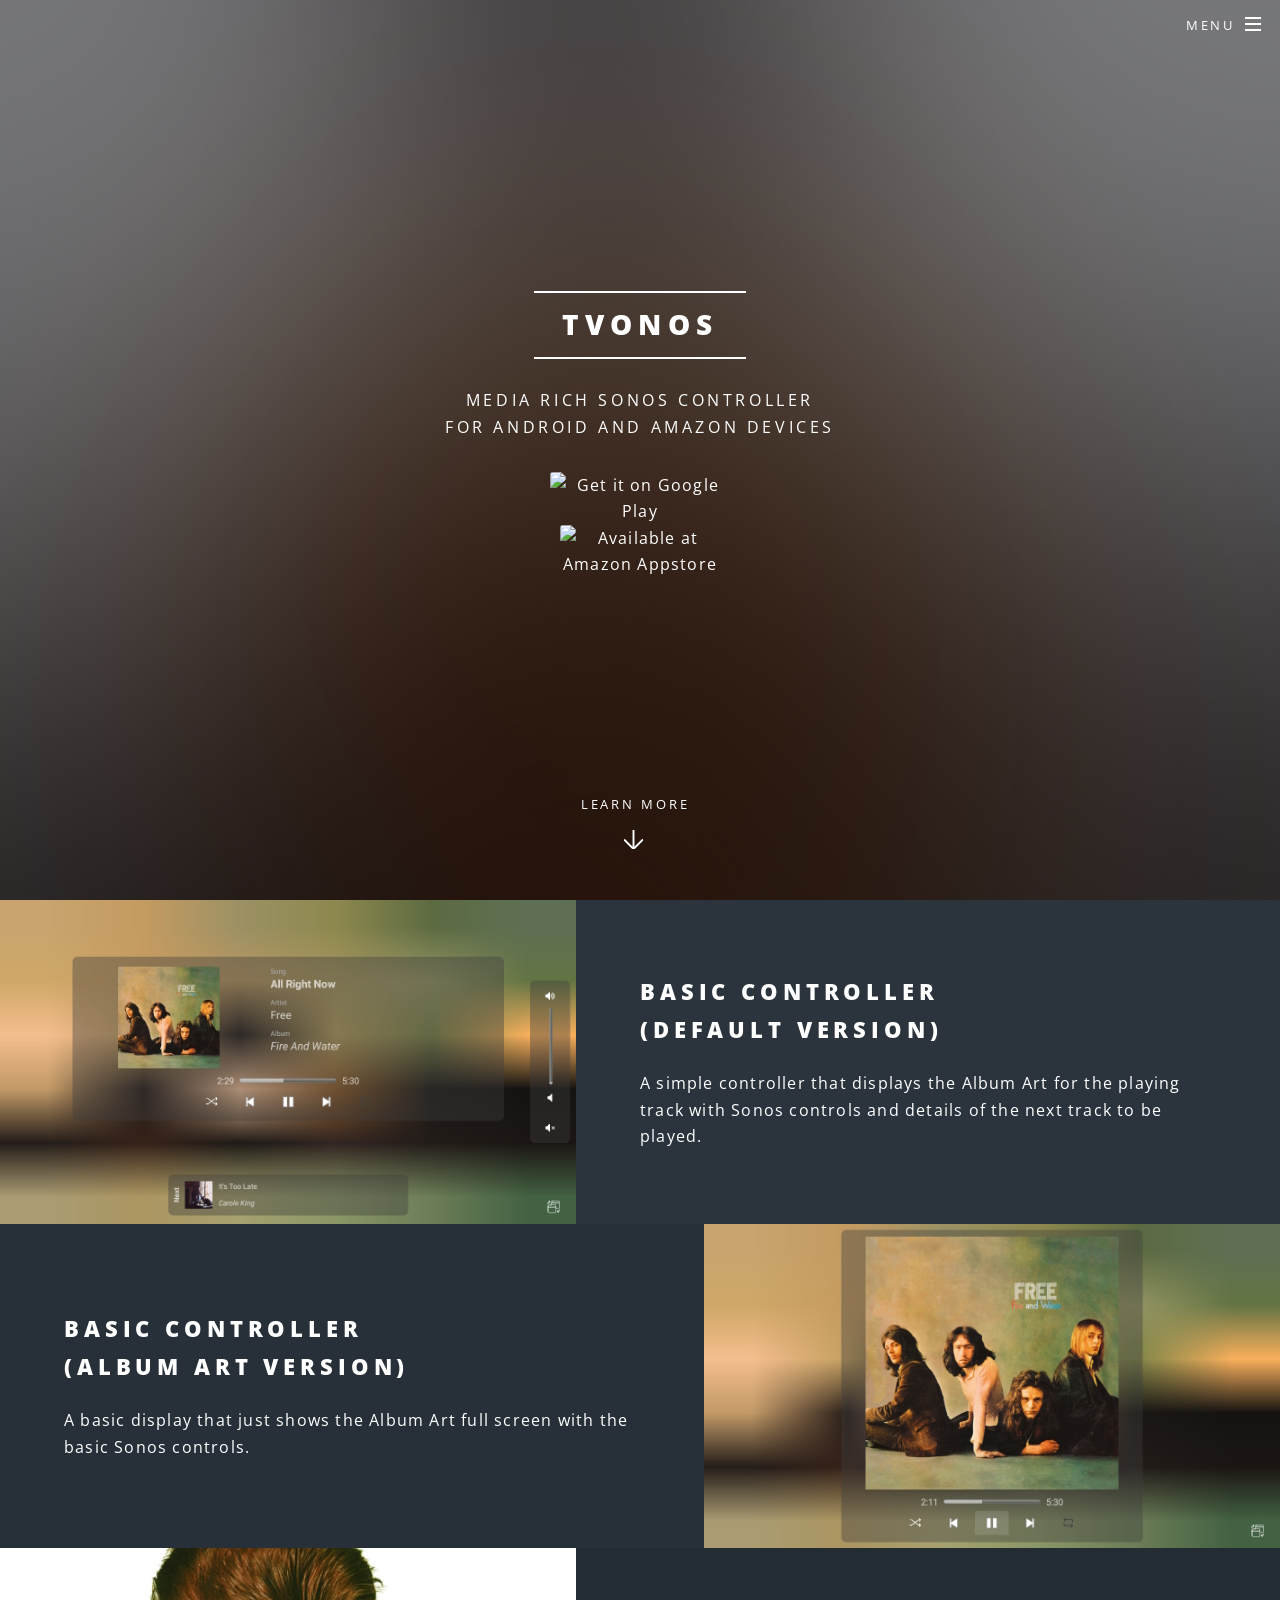
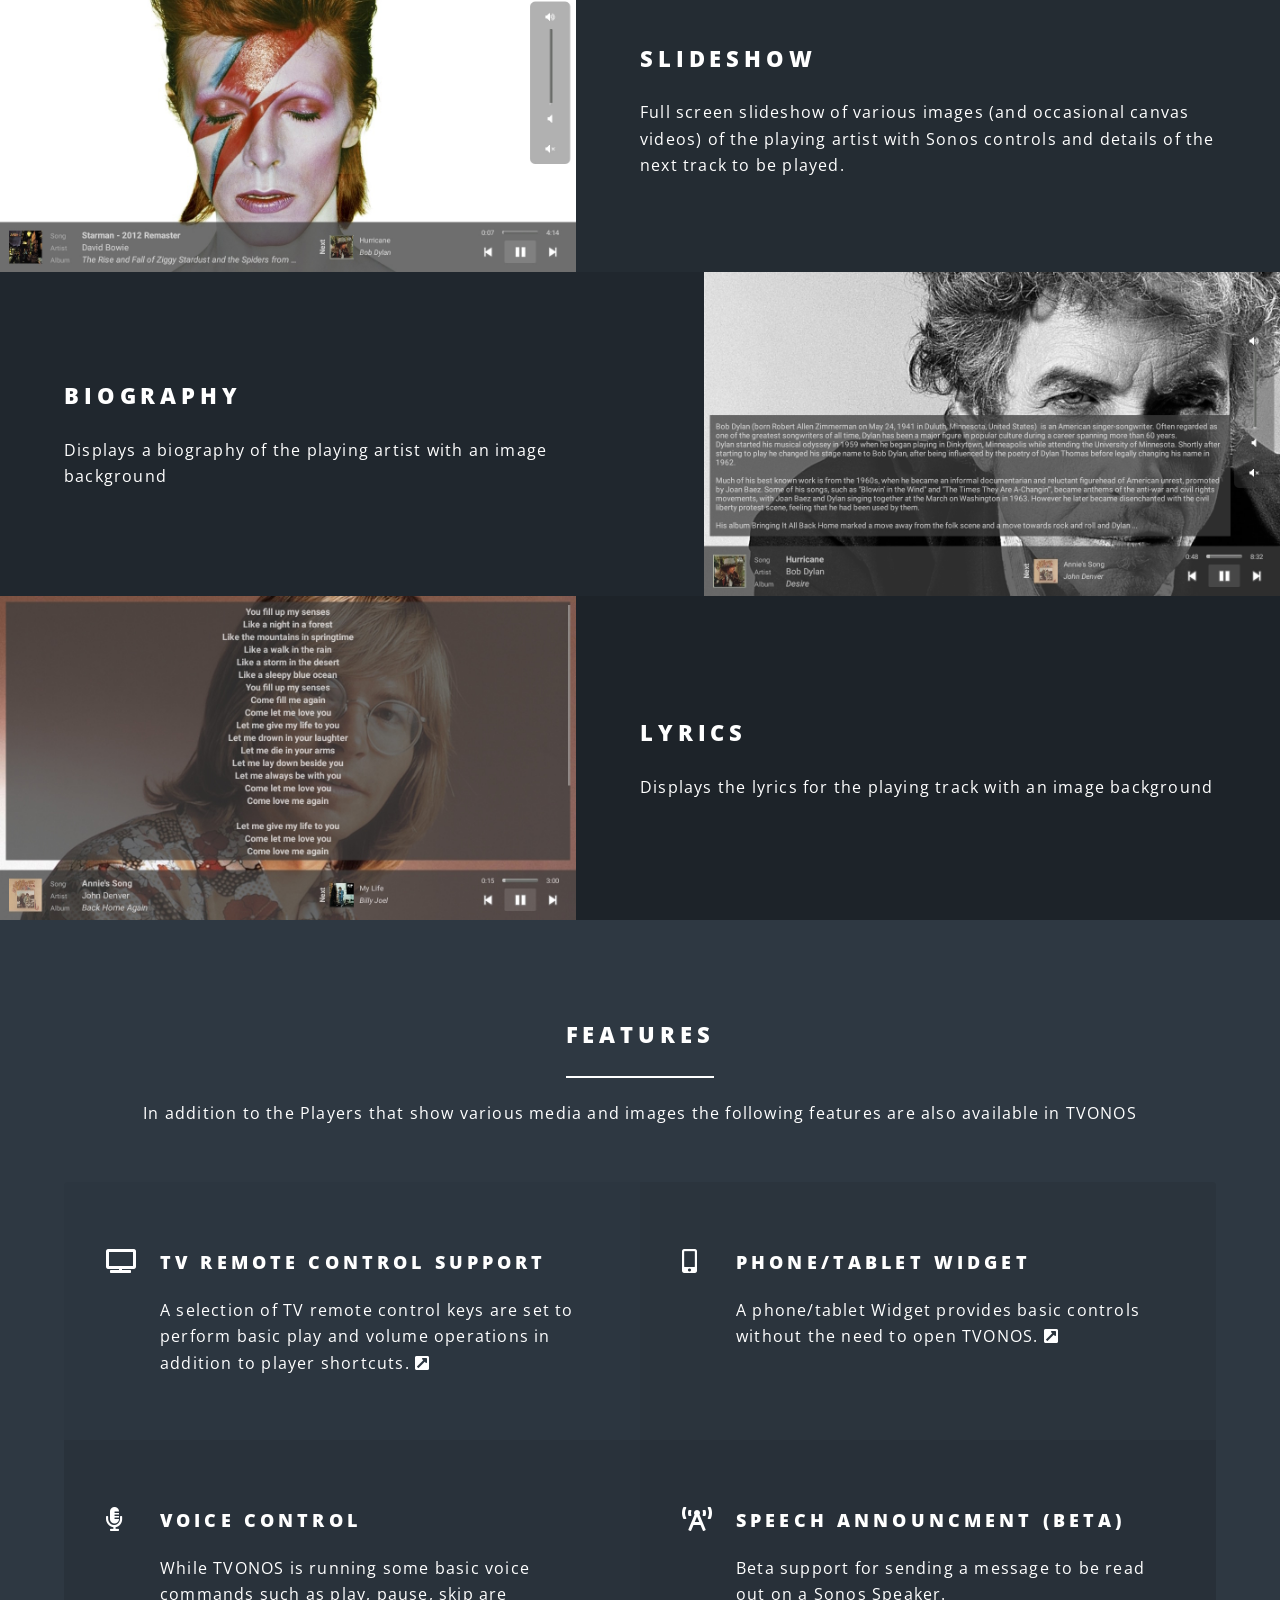
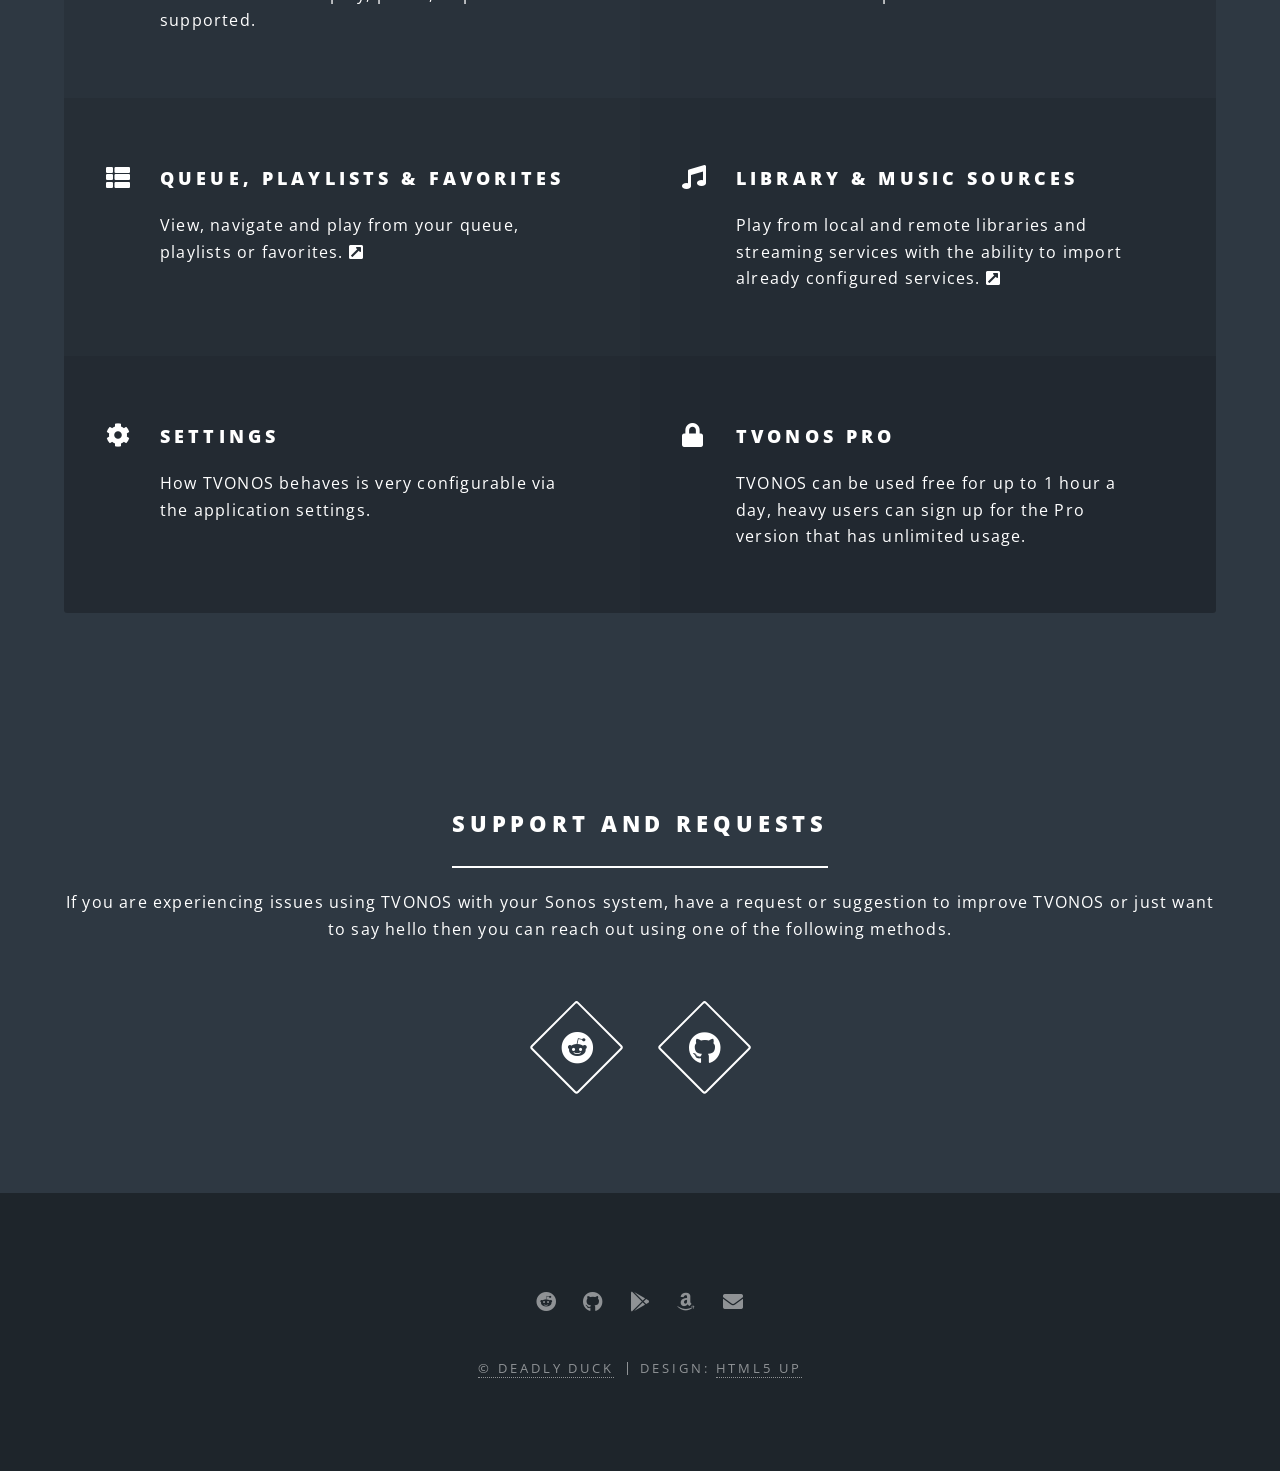
==== index.html @ d605c7d1 "Sonos" ====
<!DOCTYPE HTML>
<!--
	Spectral by HTML5 UP
	html5up.net | @ajlkn
	Free for personal and commercial use under the CCA 3.0 license (html5up.net/license)
-->
<html>
	<head>
		<title>TVONOS Sonos Controller</title>
		<meta charset="utf-8" />
		<meta name="viewport" content="width=device-width, initial-scale=1, user-scalable=no" />
		<link rel="stylesheet" href="assets/css/main.css" />
		<noscript><link rel="stylesheet" href="assets/css/noscript.css" /></noscript>

		<link rel="icon" type="image/png" href="/favicons/favicon-96x96.png" sizes="96x96" />
		<link rel="icon" type="image/svg+xml" href="/favicons/favicon.svg" />
		<link rel="shortcut icon" href="/favicons/favicon.ico" />
		<link rel="apple-touch-icon" sizes="180x180" href="/favicons/apple-touch-icon.png" />
		<link rel="manifest" href="/favicons/site.webmanifest" />
		
		<meta name="description" content="TVONOS is a media rich Sonos controller for Android and Amazon devices with a special focus on Television support">

	</head>
	<body class="landing is-preload">

		<!-- Page Wrapper -->
			<div id="page-wrapper">

				<!-- Header -->
					<header id="header" class="alt">
						<h1><a href="index.html">TVONOS Sonos Controller</a></h1>
						<nav id="nav">
							<ul>
								<li class="special">
									<a href="#menu" class="menuToggle"><span>Menu</span></a>
									<div id="menu" style="background-color:#2e3842">
										<ul>
											<li><a href="index.html">Home</a></li>
											<li><a href="#players">Players</a></li>
											<li><a href="#features">Features</a></li>
											<li><a href="#support">Support</a></li>
										</ul>
									</div>
								</li>
							</ul>
						</nav>
					</header>

				<!-- Banner -->
					<section id="banner">
						<div class="inner">
							<h2>TVONOS</h2>
							<p>Media Rich Sonos Controller<br />
							 for Android and Amazon devices</p>
							 <p>
							 <center>
							 <div class="image">
							<a href="https://play.google.com/store/apps/details?id=com.deadlyduck.tvonos">
							<img src="https://play.google.com/intl/en_us/badges/static/images/badges/en_badge_web_generic.png" alt="Get it on Google Play" width="180">
							</a>

							<a href="https://www.amazon.com/gp/mas/dl/android?p=com.deadlyduck.tvonos">
							<img src="https://images-na.ssl-images-amazon.com/images/G/01/mobile-apps/devportal2/res/images/amazon-appstore-badge-english-black.png" alt="Available at Amazon Appstore" width="160">
							</a>
							</div>
							</center>
							 </p>
						</div>
						<a href="#players" class="more scrolly">Learn More</a>
					</section>

				<!-- One -->
					<section id="players" class="wrapper alt style2">
						<section class="spotlight">
							<div class="image"><img src="images/basic_default.jpg" alt="TVONOS Basic Controller Default Version" /></div><div class="content">
								<h2>Basic Controller <br />(Default Version)</h2>
								<p>A simple controller that displays the Album Art for the playing track with Sonos controls and details of the next track to be played.</p>
							</div>
						</section>
						<section class="spotlight">
							<div class="image"><img src="images/basic_albumart.jpg" alt="TVONOS Basic Controller Album Art Version" /></div><div class="content">
								<h2>Basic Controller <br />(Album Art Version)</h3>
								<p>A basic display that just shows the Album Art full screen with the basic Sonos controls.</p>
							</div>
						</section>
						<section class="spotlight">
							<div class="image"><img src="images/slideshow.jpg" alt="TVONOS Slideshow" /></div><div class="content">
								<h2>Slideshow</h2>
								<p>Full screen slideshow of various images (and occasional canvas videos) of the playing artist with Sonos controls and details of the next track to be played.</p>
							</div>
						</section>
						<section class="spotlight">
							<div class="image"><img src="images/biography.jpg" alt="TVONOS Biography" /></div><div class="content">
								<h2>Biography</h2>
								<p>Displays a biography of the playing artist with an image background</p>
							</div>
						</section>
						<section class="spotlight">
							<div class="image"><img src="images/lyrics.jpg" alt="TVONOS Lyrics" /></div><div class="content">
								<h2>Lyrics</h2>
								<p>Displays the lyrics for the playing track with an image background</p>
							</div>
						</section>
					</section>

				<!-- Two -->
					<section id="features" class="wrapper style2 special">
						<div class="inner">
							<header class="major">
								<h2>Features</h2>
								<p>In addition to the Players that show various media and images the following features are also available in TVONOS</p>
							</header>

							<ul class="features">
								<li class="icon solid fa-tv">
									<a href="remote.html">
									<h3>TV Remote Control Support</h3>
									<p>A selection of TV remote control keys are set to perform basic play and volume operations in addition to player shortcuts.
									<span class="label icon solid fa-external-link-square-alt"></span></p></a>
								</li>
								<li class="icon solid fa-mobile-alt">
									<a href="widget.html">
									<h3>Phone/Tablet Widget</h3>
									<p>A phone/tablet Widget provides basic controls without the need to open TVONOS.
									<span class="label icon solid fa-external-link-square-alt"></span></p></a>
								</li>
								<li class="icon solid fa-microphone-alt">
									<h3>Voice Control</h3>
									<p>While TVONOS is running some basic voice commands such as play, pause, skip are supported.</p>
								</li>
								<li class="icon solid fa-broadcast-tower">
									<h3>Speech Announcment (Beta)</h3>
									<p>Beta support for sending a message to be read out on a Sonos Speaker.</p>
								</li>
								<li class="icon solid fa-th-list">
									<a href="queue.html">
									<h3>Queue, Playlists & Favorites</h3>
									<p>View, navigate and play from your queue, playlists or favorites.
									<span class="label icon solid fa-external-link-square-alt"></span></p></a>
								</li>
								<li class="icon solid fa-music">
									<a href="library.html">
									<h3>Library & Music Sources</h3>
									<p>Play from local and remote libraries and streaming services with the ability to import already configured services.
									<span class="label icon solid fa-external-link-square-alt"></span></p></a>
								</li>
								<li class="icon solid fa-cog">
									<h3>Settings</h3>
									<p>How TVONOS behaves is very configurable via the application settings.
<!--									<span class="label icon solid fa-external-link-square-alt"></span> -->
									</p>
								</li>
								<li class="icon solid fa-lock">
									<h3>TVONOS Pro</h3>
									<p>TVONOS can be used free for up to 1 hour a day, heavy users can sign up for the Pro version that has unlimited usage.</p>
								</li>
							</ul>
						</div>
					</section>

				<!-- Three -->
					<section id="support" class="wrapper style4 special">
						<div class="inner">
							<header class="major">
								<h2>Support and Requests</h2>
								<p>If you are experiencing issues using TVONOS with your Sonos system, have a request or suggestion to improve TVONOS or just want to say hello then you can reach out using one of the following methods.</p>
							</header>
							<ul class="icons major">
								<li><a href="https://www.reddit.com/r/TVONOS/" class="icon brands fa-reddit major"><span class="label">Reddit</span></a></li>
								<li><a href="https://github.com/robwebset/TVONOS-Public/issues" class="icon brands fa-github major"><span class="label">GitHub</span></a></li>
							</ul>
						</div>
					</section>

				<!-- CTA -->
				<!--
					<section id="cta" class="wrapper style4">
						<div class="inner">
							<header>
								<h2>Arcue ut vel commodo</h2>
								<p>Aliquam ut ex ut augue consectetur interdum endrerit imperdiet amet eleifend fringilla.</p>
							</header>
							<ul class="actions stacked">
								<li><a href="#" class="button fit primary">Activate</a></li>
								<li><a href="#" class="button fit">Learn More</a></li>
							</ul>
						</div>
					</section>
-->

				<!-- Footer -->
					<footer id="footer">
						<ul class="icons">
							<li><a href="https://www.reddit.com/r/TVONOS/" class="icon brands fa-reddit"><span class="label">Reddit</span></a></li>
							<li><a href="https://github.com/robwebset/TVONOS-Public/issues" class="icon brands fa-github"><span class="label">GitHub</span></a></li>
							<li><a href="https://play.google.com/store/apps/details?id=com.deadlyduck.tvonos" class="icon brands fa-google-play"><span class="label">Google Play</span></a></li>
							<li><a href="https://www.amazon.com/gp/mas/dl/android?p=com.deadlyduck.tvonos" class="icon brands fa-amazon"><span class="label">Amazon App Store</span></a></li>
							<li><a href="mailto:tvonos@deadlyduck.com" class="icon solid fa-envelope"><span class="label">Email</span></a></li>
						</ul>
						<ul class="copyright">
							<li><a href="https://www.deadlyduck.com">&copy; Deadly Duck</a></li><li>Design: <a href="http://html5up.net">HTML5 UP</a></li>
						</ul>
					</footer>
			</div>

		<!-- Scripts -->
			<script src="assets/js/jquery.min.js"></script>
			<script src="assets/js/jquery.scrollex.min.js"></script>
			<script src="assets/js/jquery.scrolly.min.js"></script>
			<script src="assets/js/browser.min.js"></script>
			<script src="assets/js/breakpoints.min.js"></script>
			<script src="assets/js/util.js"></script>
			<script src="assets/js/main.js"></script>

	</body>
</html>
---- assets/css/main.css ----
@import url(fontawesome-all.min.css);
@import url("https://fonts.googleapis.com/css?family=Open+Sans:400,400italic,600,600italic,800,800italic");

/*
	Spectral by HTML5 UP
	html5up.net | @ajlkn
	Free for personal and commercial use under the CCA 3.0 license (html5up.net/license)
*/

html, body, div, span, applet, object,
iframe, h1, h2, h3, h4, h5, h6, p, blockquote,
pre, a, abbr, acronym, address, big, cite,
code, del, dfn, em, img, ins, kbd, q, s, samp,
small, strike, strong, sub, sup, tt, var, b,
u, i, center, dl, dt, dd, ol, ul, li, fieldset,
form, label, legend, table, caption, tbody,
tfoot, thead, tr, th, td, article, aside,
canvas, details, embed, figure, figcaption,
footer, header, hgroup, menu, nav, output, ruby,
section, summary, time, mark, audio, video {
	margin: 0;
	padding: 0;
	border: 0;
	font-size: 100%;
	font: inherit;
	vertical-align: baseline;}

article, aside, details, figcaption, figure,
footer, header, hgroup, menu, nav, section {
	display: block;}

body {
	line-height: 1;
}

ol, ul {
	list-style: none;
}

blockquote, q {
	quotes: none;
}

	blockquote:before, blockquote:after, q:before, q:after {
		content: '';
		content: none;
	}

table {
	border-collapse: collapse;
	border-spacing: 0;
}

body {
	-webkit-text-size-adjust: none;
}

mark {
	background-color: transparent;
	color: inherit;
}

input::-moz-focus-inner {
	border: 0;
	padding: 0;
}

input, select, textarea {
	-moz-appearance: none;
	-webkit-appearance: none;
	-ms-appearance: none;
	appearance: none;
}

/* Basic */

	@-ms-viewport {
		width: device-width;
	}

	html {
		box-sizing: border-box;
	}

	*, *:before, *:after {
		box-sizing: inherit;
	}

	body {
		background: #2e3842;
	}

		body.is-preload *, body.is-preload *:before, body.is-preload *:after {
			-moz-animation: none !important;
			-webkit-animation: none !important;
			-ms-animation: none !important;
			animation: none !important;
			-moz-transition: none !important;
			-webkit-transition: none !important;
			-ms-transition: none !important;
			transition: none !important;
		}

	body, input, select, textarea {
		color: #fff;
		font-family: "Open Sans", Helvetica, sans-serif;
		font-size: 15pt;
		font-weight: 400;
		letter-spacing: 0.075em;
		line-height: 1.65em;
	}

		@media screen and (max-width: 1680px) {

			body, input, select, textarea {
				font-size: 13pt;
			}

		}

		@media screen and (max-width: 1280px) {

			body, input, select, textarea {
				font-size: 12pt;
			}

		}

		@media screen and (max-width: 736px) {

			body, input, select, textarea {
				font-size: 11pt;
				letter-spacing: 0.0375em;
			}

		}

	a {
		-moz-transition: color 0.2s ease, border-bottom-color 0.2s ease;
		-webkit-transition: color 0.2s ease, border-bottom-color 0.2s ease;
		-ms-transition: color 0.2s ease, border-bottom-color 0.2s ease;
		transition: color 0.2s ease, border-bottom-color 0.2s ease;
		border-bottom: dotted 1px;
		color: inherit;
		text-decoration: none;
	}

		a:hover {
			border-bottom-color: transparent;
		}

	strong, b {
		color: #fff;
		font-weight: 600;
	}

	em, i {
		font-style: italic;
	}

	p {
		margin: 0 0 2em 0;
	}

	h1, h2, h3, h4, h5, h6 {
		color: #fff;
		font-weight: 800;
		letter-spacing: 0.225em;
		line-height: 1em;
		margin: 0 0 1em 0;
		text-transform: uppercase;
	}

		h1 a, h2 a, h3 a, h4 a, h5 a, h6 a {
			color: inherit;
			text-decoration: none;
		}

	h2 {
		font-size: 1.35em;
		line-height: 1.75em;
	}

		@media screen and (max-width: 736px) {

			h2 {
				font-size: 1.1em;
				line-height: 1.65em;
			}

		}

	h3 {
		font-size: 1.15em;
		line-height: 1.75em;
	}

		@media screen and (max-width: 736px) {

			h3 {
				font-size: 1em;
				line-height: 1.65em;
			}

		}

	h4 {
		font-size: 1em;
		line-height: 1.5em;
	}

	h5 {
		font-size: 0.8em;
		line-height: 1.5em;
	}

	h6 {
		font-size: 0.7em;
		line-height: 1.5em;
	}

	sub {
		font-size: 0.8em;
		position: relative;
		top: 0.5em;
	}

	sup {
		font-size: 0.8em;
		position: relative;
		top: -0.5em;
	}

	hr {
		border: 0;
		border-bottom: solid 2px #fff;
		margin: 3em 0;
	}

		hr.major {
			margin: 4.5em 0;
		}

	blockquote {
		border-left: solid 4px #fff;
		font-style: italic;
		margin: 0 0 2em 0;
		padding: 0.5em 0 0.5em 2em;
	}

	code {
		background: rgba(144, 144, 144, 0.25);
		border-radius: 3px;
		font-family: "Courier New", monospace;
		font-size: 0.9em;
		letter-spacing: 0;
		margin: 0 0.25em;
		padding: 0.25em 0.65em;
	}

	pre {
		-webkit-overflow-scrolling: touch;
		font-family: "Courier New", monospace;
		font-size: 0.9em;
		margin: 0 0 2em 0;
	}

		pre code {
			display: block;
			line-height: 1.75em;
			padding: 1em 1.5em;
			overflow-x: auto;
		}

	.align-left {
		text-align: left;
	}

	.align-center {
		text-align: center;
	}

	.align-right {
		text-align: right;
	}

/* Row */

	.row {
		display: flex;
		flex-wrap: wrap;
		box-sizing: border-box;
		align-items: stretch;
	}

		.row > * {
			box-sizing: border-box;
		}

		.row.gtr-uniform > * > :last-child {
			margin-bottom: 0;
		}

		.row.aln-left {
			justify-content: flex-start;
		}

		.row.aln-center {
			justify-content: center;
		}

		.row.aln-right {
			justify-content: flex-end;
		}

		.row.aln-top {
			align-items: flex-start;
		}

		.row.aln-middle {
			align-items: center;
		}

		.row.aln-bottom {
			align-items: flex-end;
		}

		.row > .imp {
			order: -1;
		}

		.row > .col-1 {
			width: 8.33333%;
		}

		.row > .off-1 {
			margin-left: 8.33333%;
		}

		.row > .col-2 {
			width: 16.66667%;
		}

		.row > .off-2 {
			margin-left: 16.66667%;
		}

		.row > .col-3 {
			width: 25%;
		}

		.row > .off-3 {
			margin-left: 25%;
		}

		.row > .col-4 {
			width: 33.33333%;
		}

		.row > .off-4 {
			margin-left: 33.33333%;
		}

		.row > .col-5 {
			width: 41.66667%;
		}

		.row > .off-5 {
			margin-left: 41.66667%;
		}

		.row > .col-6 {
			width: 50%;
		}

		.row > .off-6 {
			margin-left: 50%;
		}

		.row > .col-7 {
			width: 58.33333%;
		}

		.row > .off-7 {
			margin-left: 58.33333%;
		}

		.row > .col-8 {
			width: 66.66667%;
		}

		.row > .off-8 {
			margin-left: 66.66667%;
		}

		.row > .col-9 {
			width: 75%;
		}

		.row > .off-9 {
			margin-left: 75%;
		}

		.row > .col-10 {
			width: 83.33333%;
		}

		.row > .off-10 {
			margin-left: 83.33333%;
		}

		.row > .col-11 {
			width: 91.66667%;
		}

		.row > .off-11 {
			margin-left: 91.66667%;
		}

		.row > .col-12 {
			width: 100%;
		}

		.row > .off-12 {
			margin-left: 100%;
		}

		.row.gtr-0 {
			margin-top: 0;
			margin-left: 0em;
		}

			.row.gtr-0 > * {
				padding: 0 0 0 0em;
			}

			.row.gtr-0.gtr-uniform {
				margin-top: 0em;
			}

				.row.gtr-0.gtr-uniform > * {
					padding-top: 0em;
				}

		.row.gtr-25 {
			margin-top: 0;
			margin-left: -0.375em;
		}

			.row.gtr-25 > * {
				padding: 0 0 0 0.375em;
			}

			.row.gtr-25.gtr-uniform {
				margin-top: -0.375em;
			}

				.row.gtr-25.gtr-uniform > * {
					padding-top: 0.375em;
				}

		.row.gtr-50 {
			margin-top: 0;
			margin-left: -0.75em;
		}

			.row.gtr-50 > * {
				padding: 0 0 0 0.75em;
			}

			.row.gtr-50.gtr-uniform {
				margin-top: -0.75em;
			}

				.row.gtr-50.gtr-uniform > * {
					padding-top: 0.75em;
				}

		.row {
			margin-top: 0;
			margin-left: -1.5em;
		}

			.row > * {
				padding: 0 0 0 1.5em;
			}

			.row.gtr-uniform {
				margin-top: -1.5em;
			}

				.row.gtr-uniform > * {
					padding-top: 1.5em;
				}

		.row.gtr-150 {
			margin-top: 0;
			margin-left: -2.25em;
		}

			.row.gtr-150 > * {
				padding: 0 0 0 2.25em;
			}

			.row.gtr-150.gtr-uniform {
				margin-top: -2.25em;
			}

				.row.gtr-150.gtr-uniform > * {
					padding-top: 2.25em;
				}

		.row.gtr-200 {
			margin-top: 0;
			margin-left: -3em;
		}

			.row.gtr-200 > * {
				padding: 0 0 0 3em;
			}

			.row.gtr-200.gtr-uniform {
				margin-top: -3em;
			}

				.row.gtr-200.gtr-uniform > * {
					padding-top: 3em;
				}

		@media screen and (max-width: 1680px) {

			.row {
				display: flex;
				flex-wrap: wrap;
				box-sizing: border-box;
				align-items: stretch;
			}

				.row > * {
					box-sizing: border-box;
				}

				.row.gtr-uniform > * > :last-child {
					margin-bottom: 0;
				}

				.row.aln-left {
					justify-content: flex-start;
				}

				.row.aln-center {
					justify-content: center;
				}

				.row.aln-right {
					justify-content: flex-end;
				}

				.row.aln-top {
					align-items: flex-start;
				}

				.row.aln-middle {
					align-items: center;
				}

				.row.aln-bottom {
					align-items: flex-end;
				}

				.row > .imp-xlarge {
					order: -1;
				}

				.row > .col-1-xlarge {
					width: 8.33333%;
				}

				.row > .off-1-xlarge {
					margin-left: 8.33333%;
				}

				.row > .col-2-xlarge {
					width: 16.66667%;
				}

				.row > .off-2-xlarge {
					margin-left: 16.66667%;
				}

				.row > .col-3-xlarge {
					width: 25%;
				}

				.row > .off-3-xlarge {
					margin-left: 25%;
				}

				.row > .col-4-xlarge {
					width: 33.33333%;
				}

				.row > .off-4-xlarge {
					margin-left: 33.33333%;
				}

				.row > .col-5-xlarge {
					width: 41.66667%;
				}

				.row > .off-5-xlarge {
					margin-left: 41.66667%;
				}

				.row > .col-6-xlarge {
					width: 50%;
				}

				.row > .off-6-xlarge {
					margin-left: 50%;
				}

				.row > .col-7-xlarge {
					width: 58.33333%;
				}

				.row > .off-7-xlarge {
					margin-left: 58.33333%;
				}

				.row > .col-8-xlarge {
					width: 66.66667%;
				}

				.row > .off-8-xlarge {
					margin-left: 66.66667%;
				}

				.row > .col-9-xlarge {
					width: 75%;
				}

				.row > .off-9-xlarge {
					margin-left: 75%;
				}

				.row > .col-10-xlarge {
					width: 83.33333%;
				}

				.row > .off-10-xlarge {
					margin-left: 83.33333%;
				}

				.row > .col-11-xlarge {
					width: 91.66667%;
				}

				.row > .off-11-xlarge {
					margin-left: 91.66667%;
				}

				.row > .col-12-xlarge {
					width: 100%;
				}

				.row > .off-12-xlarge {
					margin-left: 100%;
				}

				.row.gtr-0 {
					margin-top: 0;
					margin-left: 0em;
				}

					.row.gtr-0 > * {
						padding: 0 0 0 0em;
					}

					.row.gtr-0.gtr-uniform {
						margin-top: 0em;
					}

						.row.gtr-0.gtr-uniform > * {
							padding-top: 0em;
						}

				.row.gtr-25 {
					margin-top: 0;
					margin-left: -0.375em;
				}

					.row.gtr-25 > * {
						padding: 0 0 0 0.375em;
					}

					.row.gtr-25.gtr-uniform {
						margin-top: -0.375em;
					}

						.row.gtr-25.gtr-uniform > * {
							padding-top: 0.375em;
						}

				.row.gtr-50 {
					margin-top: 0;
					margin-left: -0.75em;
				}

					.row.gtr-50 > * {
						padding: 0 0 0 0.75em;
					}

					.row.gtr-50.gtr-uniform {
						margin-top: -0.75em;
					}

						.row.gtr-50.gtr-uniform > * {
							padding-top: 0.75em;
						}

				.row {
					margin-top: 0;
					margin-left: -1.5em;
				}

					.row > * {
						padding: 0 0 0 1.5em;
					}

					.row.gtr-uniform {
						margin-top: -1.5em;
					}

						.row.gtr-uniform > * {
							padding-top: 1.5em;
						}

				.row.gtr-150 {
					margin-top: 0;
					margin-left: -2.25em;
				}

					.row.gtr-150 > * {
						padding: 0 0 0 2.25em;
					}

					.row.gtr-150.gtr-uniform {
						margin-top: -2.25em;
					}

						.row.gtr-150.gtr-uniform > * {
							padding-top: 2.25em;
						}

				.row.gtr-200 {
					margin-top: 0;
					margin-left: -3em;
				}

					.row.gtr-200 > * {
						padding: 0 0 0 3em;
					}

					.row.gtr-200.gtr-uniform {
						margin-top: -3em;
					}

						.row.gtr-200.gtr-uniform > * {
							padding-top: 3em;
						}

		}

		@media screen and (max-width: 1280px) {

			.row {
				display: flex;
				flex-wrap: wrap;
				box-sizing: border-box;
				align-items: stretch;
			}

				.row > * {
					box-sizing: border-box;
				}

				.row.gtr-uniform > * > :last-child {
					margin-bottom: 0;
				}

				.row.aln-left {
					justify-content: flex-start;
				}

				.row.aln-center {
					justify-content: center;
				}

				.row.aln-right {
					justify-content: flex-end;
				}

				.row.aln-top {
					align-items: flex-start;
				}

				.row.aln-middle {
					align-items: center;
				}

				.row.aln-bottom {
					align-items: flex-end;
				}

				.row > .imp-large {
					order: -1;
				}

				.row > .col-1-large {
					width: 8.33333%;
				}

				.row > .off-1-large {
					margin-left: 8.33333%;
				}

				.row > .col-2-large {
					width: 16.66667%;
				}

				.row > .off-2-large {
					margin-left: 16.66667%;
				}

				.row > .col-3-large {
					width: 25%;
				}

				.row > .off-3-large {
					margin-left: 25%;
				}

				.row > .col-4-large {
					width: 33.33333%;
				}

				.row > .off-4-large {
					margin-left: 33.33333%;
				}

				.row > .col-5-large {
					width: 41.66667%;
				}

				.row > .off-5-large {
					margin-left: 41.66667%;
				}

				.row > .col-6-large {
					width: 50%;
				}

				.row > .off-6-large {
					margin-left: 50%;
				}

				.row > .col-7-large {
					width: 58.33333%;
				}

				.row > .off-7-large {
					margin-left: 58.33333%;
				}

				.row > .col-8-large {
					width: 66.66667%;
				}

				.row > .off-8-large {
					margin-left: 66.66667%;
				}

				.row > .col-9-large {
					width: 75%;
				}

				.row > .off-9-large {
					margin-left: 75%;
				}

				.row > .col-10-large {
					width: 83.33333%;
				}

				.row > .off-10-large {
					margin-left: 83.33333%;
				}

				.row > .col-11-large {
					width: 91.66667%;
				}

				.row > .off-11-large {
					margin-left: 91.66667%;
				}

				.row > .col-12-large {
					width: 100%;
				}

				.row > .off-12-large {
					margin-left: 100%;
				}

				.row.gtr-0 {
					margin-top: 0;
					margin-left: 0em;
				}

					.row.gtr-0 > * {
						padding: 0 0 0 0em;
					}

					.row.gtr-0.gtr-uniform {
						margin-top: 0em;
					}

						.row.gtr-0.gtr-uniform > * {
							padding-top: 0em;
						}

				.row.gtr-25 {
					margin-top: 0;
					margin-left: -0.375em;
				}

					.row.gtr-25 > * {
						padding: 0 0 0 0.375em;
					}

					.row.gtr-25.gtr-uniform {
						margin-top: -0.375em;
					}

						.row.gtr-25.gtr-uniform > * {
							padding-top: 0.375em;
						}

				.row.gtr-50 {
					margin-top: 0;
					margin-left: -0.75em;
				}

					.row.gtr-50 > * {
						padding: 0 0 0 0.75em;
					}

					.row.gtr-50.gtr-uniform {
						margin-top: -0.75em;
					}

						.row.gtr-50.gtr-uniform > * {
							padding-top: 0.75em;
						}

				.row {
					margin-top: 0;
					margin-left: -1.5em;
				}

					.row > * {
						padding: 0 0 0 1.5em;
					}

					.row.gtr-uniform {
						margin-top: -1.5em;
					}

						.row.gtr-uniform > * {
							padding-top: 1.5em;
						}

				.row.gtr-150 {
					margin-top: 0;
					margin-left: -2.25em;
				}

					.row.gtr-150 > * {
						padding: 0 0 0 2.25em;
					}

					.row.gtr-150.gtr-uniform {
						margin-top: -2.25em;
					}

						.row.gtr-150.gtr-uniform > * {
							padding-top: 2.25em;
						}

				.row.gtr-200 {
					margin-top: 0;
					margin-left: -3em;
				}

					.row.gtr-200 > * {
						padding: 0 0 0 3em;
					}

					.row.gtr-200.gtr-uniform {
						margin-top: -3em;
					}

						.row.gtr-200.gtr-uniform > * {
							padding-top: 3em;
						}

		}

		@media screen and (max-width: 980px) {

			.row {
				display: flex;
				flex-wrap: wrap;
				box-sizing: border-box;
				align-items: stretch;
			}

				.row > * {
					box-sizing: border-box;
				}

				.row.gtr-uniform > * > :last-child {
					margin-bottom: 0;
				}

				.row.aln-left {
					justify-content: flex-start;
				}

				.row.aln-center {
					justify-content: center;
				}

				.row.aln-right {
					justify-content: flex-end;
				}

				.row.aln-top {
					align-items: flex-start;
				}

				.row.aln-middle {
					align-items: center;
				}

				.row.aln-bottom {
					align-items: flex-end;
				}

				.row > .imp-medium {
					order: -1;
				}

				.row > .col-1-medium {
					width: 8.33333%;
				}

				.row > .off-1-medium {
					margin-left: 8.33333%;
				}

				.row > .col-2-medium {
					width: 16.66667%;
				}

				.row > .off-2-medium {
					margin-left: 16.66667%;
				}

				.row > .col-3-medium {
					width: 25%;
				}

				.row > .off-3-medium {
					margin-left: 25%;
				}

				.row > .col-4-medium {
					width: 33.33333%;
				}

				.row > .off-4-medium {
					margin-left: 33.33333%;
				}

				.row > .col-5-medium {
					width: 41.66667%;
				}

				.row > .off-5-medium {
					margin-left: 41.66667%;
				}

				.row > .col-6-medium {
					width: 50%;
				}

				.row > .off-6-medium {
					margin-left: 50%;
				}

				.row > .col-7-medium {
					width: 58.33333%;
				}

				.row > .off-7-medium {
					margin-left: 58.33333%;
				}

				.row > .col-8-medium {
					width: 66.66667%;
				}

				.row > .off-8-medium {
					margin-left: 66.66667%;
				}

				.row > .col-9-medium {
					width: 75%;
				}

				.row > .off-9-medium {
					margin-left: 75%;
				}

				.row > .col-10-medium {
					width: 83.33333%;
				}

				.row > .off-10-medium {
					margin-left: 83.33333%;
				}

				.row > .col-11-medium {
					width: 91.66667%;
				}

				.row > .off-11-medium {
					margin-left: 91.66667%;
				}

				.row > .col-12-medium {
					width: 100%;
				}

				.row > .off-12-medium {
					margin-left: 100%;
				}

				.row.gtr-0 {
					margin-top: 0;
					margin-left: 0em;
				}

					.row.gtr-0 > * {
						padding: 0 0 0 0em;
					}

					.row.gtr-0.gtr-uniform {
						margin-top: 0em;
					}

						.row.gtr-0.gtr-uniform > * {
							padding-top: 0em;
						}

				.row.gtr-25 {
					margin-top: 0;
					margin-left: -0.375em;
				}

					.row.gtr-25 > * {
						padding: 0 0 0 0.375em;
					}

					.row.gtr-25.gtr-uniform {
						margin-top: -0.375em;
					}

						.row.gtr-25.gtr-uniform > * {
							padding-top: 0.375em;
						}

				.row.gtr-50 {
					margin-top: 0;
					margin-left: -0.75em;
				}

					.row.gtr-50 > * {
						padding: 0 0 0 0.75em;
					}

					.row.gtr-50.gtr-uniform {
						margin-top: -0.75em;
					}

						.row.gtr-50.gtr-uniform > * {
							padding-top: 0.75em;
						}

				.row {
					margin-top: 0;
					margin-left: -1.5em;
				}

					.row > * {
						padding: 0 0 0 1.5em;
					}

					.row.gtr-uniform {
						margin-top: -1.5em;
					}

						.row.gtr-uniform > * {
							padding-top: 1.5em;
						}

				.row.gtr-150 {
					margin-top: 0;
					margin-left: -2.25em;
				}

					.row.gtr-150 > * {
						padding: 0 0 0 2.25em;
					}

					.row.gtr-150.gtr-uniform {
						margin-top: -2.25em;
					}

						.row.gtr-150.gtr-uniform > * {
							padding-top: 2.25em;
						}

				.row.gtr-200 {
					margin-top: 0;
					margin-left: -3em;
				}

					.row.gtr-200 > * {
						padding: 0 0 0 3em;
					}

					.row.gtr-200.gtr-uniform {
						margin-top: -3em;
					}

						.row.gtr-200.gtr-uniform > * {
							padding-top: 3em;
						}

		}

		@media screen and (max-width: 736px) {

			.row {
				display: flex;
				flex-wrap: wrap;
				box-sizing: border-box;
				align-items: stretch;
			}

				.row > * {
					box-sizing: border-box;
				}

				.row.gtr-uniform > * > :last-child {
					margin-bottom: 0;
				}

				.row.aln-left {
					justify-content: flex-start;
				}

				.row.aln-center {
					justify-content: center;
				}

				.row.aln-right {
					justify-content: flex-end;
				}

				.row.aln-top {
					align-items: flex-start;
				}

				.row.aln-middle {
					align-items: center;
				}

				.row.aln-bottom {
					align-items: flex-end;
				}

				.row > .imp-small {
					order: -1;
				}

				.row > .col-1-small {
					width: 8.33333%;
				}

				.row > .off-1-small {
					margin-left: 8.33333%;
				}

				.row > .col-2-small {
					width: 16.66667%;
				}

				.row > .off-2-small {
					margin-left: 16.66667%;
				}

				.row > .col-3-small {
					width: 25%;
				}

				.row > .off-3-small {
					margin-left: 25%;
				}

				.row > .col-4-small {
					width: 33.33333%;
				}

				.row > .off-4-small {
					margin-left: 33.33333%;
				}

				.row > .col-5-small {
					width: 41.66667%;
				}

				.row > .off-5-small {
					margin-left: 41.66667%;
				}

				.row > .col-6-small {
					width: 50%;
				}

				.row > .off-6-small {
					margin-left: 50%;
				}

				.row > .col-7-small {
					width: 58.33333%;
				}

				.row > .off-7-small {
					margin-left: 58.33333%;
				}

				.row > .col-8-small {
					width: 66.66667%;
				}

				.row > .off-8-small {
					margin-left: 66.66667%;
				}

				.row > .col-9-small {
					width: 75%;
				}

				.row > .off-9-small {
					margin-left: 75%;
				}

				.row > .col-10-small {
					width: 83.33333%;
				}

				.row > .off-10-small {
					margin-left: 83.33333%;
				}

				.row > .col-11-small {
					width: 91.66667%;
				}

				.row > .off-11-small {
					margin-left: 91.66667%;
				}

				.row > .col-12-small {
					width: 100%;
				}

				.row > .off-12-small {
					margin-left: 100%;
				}

				.row.gtr-0 {
					margin-top: 0;
					margin-left: 0em;
				}

					.row.gtr-0 > * {
						padding: 0 0 0 0em;
					}

					.row.gtr-0.gtr-uniform {
						margin-top: 0em;
					}

						.row.gtr-0.gtr-uniform > * {
							padding-top: 0em;
						}

				.row.gtr-25 {
					margin-top: 0;
					margin-left: -0.375em;
				}

					.row.gtr-25 > * {
						padding: 0 0 0 0.375em;
					}

					.row.gtr-25.gtr-uniform {
						margin-top: -0.375em;
					}

						.row.gtr-25.gtr-uniform > * {
							padding-top: 0.375em;
						}

				.row.gtr-50 {
					margin-top: 0;
					margin-left: -0.75em;
				}

					.row.gtr-50 > * {
						padding: 0 0 0 0.75em;
					}

					.row.gtr-50.gtr-uniform {
						margin-top: -0.75em;
					}

						.row.gtr-50.gtr-uniform > * {
							padding-top: 0.75em;
						}

				.row {
					margin-top: 0;
					margin-left: -1.5em;
				}

					.row > * {
						padding: 0 0 0 1.5em;
					}

					.row.gtr-uniform {
						margin-top: -1.5em;
					}

						.row.gtr-uniform > * {
							padding-top: 1.5em;
						}

				.row.gtr-150 {
					margin-top: 0;
					margin-left: -2.25em;
				}

					.row.gtr-150 > * {
						padding: 0 0 0 2.25em;
					}

					.row.gtr-150.gtr-uniform {
						margin-top: -2.25em;
					}

						.row.gtr-150.gtr-uniform > * {
							padding-top: 2.25em;
						}

				.row.gtr-200 {
					margin-top: 0;
					margin-left: -3em;
				}

					.row.gtr-200 > * {
						padding: 0 0 0 3em;
					}

					.row.gtr-200.gtr-uniform {
						margin-top: -3em;
					}

						.row.gtr-200.gtr-uniform > * {
							padding-top: 3em;
						}

		}

		@media screen and (max-width: 480px) {

			.row {
				display: flex;
				flex-wrap: wrap;
				box-sizing: border-box;
				align-items: stretch;
			}

				.row > * {
					box-sizing: border-box;
				}

				.row.gtr-uniform > * > :last-child {
					margin-bottom: 0;
				}

				.row.aln-left {
					justify-content: flex-start;
				}

				.row.aln-center {
					justify-content: center;
				}

				.row.aln-right {
					justify-content: flex-end;
				}

				.row.aln-top {
					align-items: flex-start;
				}

				.row.aln-middle {
					align-items: center;
				}

				.row.aln-bottom {
					align-items: flex-end;
				}

				.row > .imp-xsmall {
					order: -1;
				}

				.row > .col-1-xsmall {
					width: 8.33333%;
				}

				.row > .off-1-xsmall {
					margin-left: 8.33333%;
				}

				.row > .col-2-xsmall {
					width: 16.66667%;
				}

				.row > .off-2-xsmall {
					margin-left: 16.66667%;
				}

				.row > .col-3-xsmall {
					width: 25%;
				}

				.row > .off-3-xsmall {
					margin-left: 25%;
				}

				.row > .col-4-xsmall {
					width: 33.33333%;
				}

				.row > .off-4-xsmall {
					margin-left: 33.33333%;
				}

				.row > .col-5-xsmall {
					width: 41.66667%;
				}

				.row > .off-5-xsmall {
					margin-left: 41.66667%;
				}

				.row > .col-6-xsmall {
					width: 50%;
				}

				.row > .off-6-xsmall {
					margin-left: 50%;
				}

				.row > .col-7-xsmall {
					width: 58.33333%;
				}

				.row > .off-7-xsmall {
					margin-left: 58.33333%;
				}

				.row > .col-8-xsmall {
					width: 66.66667%;
				}

				.row > .off-8-xsmall {
					margin-left: 66.66667%;
				}

				.row > .col-9-xsmall {
					width: 75%;
				}

				.row > .off-9-xsmall {
					margin-left: 75%;
				}

				.row > .col-10-xsmall {
					width: 83.33333%;
				}

				.row > .off-10-xsmall {
					margin-left: 83.33333%;
				}

				.row > .col-11-xsmall {
					width: 91.66667%;
				}

				.row > .off-11-xsmall {
					margin-left: 91.66667%;
				}

				.row > .col-12-xsmall {
					width: 100%;
				}

				.row > .off-12-xsmall {
					margin-left: 100%;
				}

				.row.gtr-0 {
					margin-top: 0;
					margin-left: 0em;
				}

					.row.gtr-0 > * {
						padding: 0 0 0 0em;
					}

					.row.gtr-0.gtr-uniform {
						margin-top: 0em;
					}

						.row.gtr-0.gtr-uniform > * {
							padding-top: 0em;
						}

				.row.gtr-25 {
					margin-top: 0;
					margin-left: -0.375em;
				}

					.row.gtr-25 > * {
						padding: 0 0 0 0.375em;
					}

					.row.gtr-25.gtr-uniform {
						margin-top: -0.375em;
					}

						.row.gtr-25.gtr-uniform > * {
							padding-top: 0.375em;
						}

				.row.gtr-50 {
					margin-top: 0;
					margin-left: -0.75em;
				}

					.row.gtr-50 > * {
						padding: 0 0 0 0.75em;
					}

					.row.gtr-50.gtr-uniform {
						margin-top: -0.75em;
					}

						.row.gtr-50.gtr-uniform > * {
							padding-top: 0.75em;
						}

				.row {
					margin-top: 0;
					margin-left: -1.5em;
				}

					.row > * {
						padding: 0 0 0 1.5em;
					}

					.row.gtr-uniform {
						margin-top: -1.5em;
					}

						.row.gtr-uniform > * {
							padding-top: 1.5em;
						}

				.row.gtr-150 {
					margin-top: 0;
					margin-left: -2.25em;
				}

					.row.gtr-150 > * {
						padding: 0 0 0 2.25em;
					}

					.row.gtr-150.gtr-uniform {
						margin-top: -2.25em;
					}

						.row.gtr-150.gtr-uniform > * {
							padding-top: 2.25em;
						}

				.row.gtr-200 {
					margin-top: 0;
					margin-left: -3em;
				}

					.row.gtr-200 > * {
						padding: 0 0 0 3em;
					}

					.row.gtr-200.gtr-uniform {
						margin-top: -3em;
					}

						.row.gtr-200.gtr-uniform > * {
							padding-top: 3em;
						}

		}

/* Section/Article */

	section.special, article.special {
		text-align: center;
	}

	header p {
		color: rgba(255, 255, 255, 0.5);
		position: relative;
		top: -0.25em;
	}

	header h3 + p {
		font-size: 1.1em;
	}

	header h4 + p,
	header h5 + p,
	header h6 + p {
		font-size: 0.9em;
	}

	header.major {
		margin: 0 0 3.5em 0;
	}

		header.major h2, header.major h3, header.major h4, header.major h5, header.major h6 {
			border-bottom: solid 2px #fff;
			display: inline-block;
			padding-bottom: 1em;
			position: relative;
		}

			header.major h2:after, header.major h3:after, header.major h4:after, header.major h5:after, header.major h6:after {
				content: '';
				display: block;
				height: 1px;
			}

		header.major p {
			color: #fff;
			top: 0;
		}

		@media screen and (max-width: 736px) {

			header.major {
				margin: 0 0 2em 0;
			}

		}

	@media screen and (max-width: 980px) {

		header br {
			display: none;
		}

	}

/* Form */

	form {
		margin: 0 0 2em 0;
	}

	label {
		color: #fff;
		display: block;
		font-size: 0.9em;
		font-weight: 600;
		margin: 0 0 1em 0;
	}

	input[type="text"],
	input[type="password"],
	input[type="email"],
	select,
	textarea {
		-moz-appearance: none;
		-webkit-appearance: none;
		-ms-appearance: none;
		appearance: none;
		background-color: rgba(144, 144, 144, 0.25);
		border-radius: 3px;
		border: none;
		color: inherit;
		display: block;
		outline: 0;
		padding: 0 1em;
		text-decoration: none;
		width: 100%;
	}

		input[type="text"]:invalid,
		input[type="password"]:invalid,
		input[type="email"]:invalid,
		select:invalid,
		textarea:invalid {
			box-shadow: none;
		}

		input[type="text"]:focus,
		input[type="password"]:focus,
		input[type="email"]:focus,
		select:focus,
		textarea:focus {
			box-shadow: 0 0 0 2px #21b2a6;
		}

	select {
		background-size: 1.25em;
		background-repeat: no-repeat;
		background-position: calc(100% - 1em) center;
		height: 2.75em;
		padding-right: 2.75em;
		text-overflow: ellipsis;
	}

		select:focus::-ms-value {
			background-color: transparent;
		}

		select::-ms-expand {
			display: none;
		}

	input[type="text"],
	input[type="password"],
	input[type="email"],
	select {
		height: 2.75em;
	}

	textarea {
		padding: 0.75em 1em;
	}

	input[type="checkbox"],
	input[type="radio"] {
		-moz-appearance: none;
		-webkit-appearance: none;
		-ms-appearance: none;
		appearance: none;
		display: block;
		float: left;
		margin-right: -2em;
		opacity: 0;
		width: 1em;
		z-index: -1;
	}

		input[type="checkbox"] + label,
		input[type="radio"] + label {
			text-decoration: none;
			color: #fff;
			cursor: pointer;
			display: inline-block;
			font-size: 1em;
			font-weight: 400;
			padding-left: 2.4em;
			padding-right: 0.75em;
			position: relative;
		}

			input[type="checkbox"] + label:before,
			input[type="radio"] + label:before {
				-moz-osx-font-smoothing: grayscale;
				-webkit-font-smoothing: antialiased;
				display: inline-block;
				font-style: normal;
				font-variant: normal;
				text-rendering: auto;
				line-height: 1;
				text-transform: none !important;
				font-family: 'Font Awesome 5 Free';
				font-weight: 900;
			}

			input[type="checkbox"] + label:before,
			input[type="radio"] + label:before {
				background: rgba(144, 144, 144, 0.25);
				border-radius: 3px;
				content: '';
				display: inline-block;
				font-size: 0.8em;
				height: 2.0625em;
				left: 0;
				line-height: 2.0625em;
				position: absolute;
				text-align: center;
				top: 0;
				width: 2.0625em;
			}

		input[type="checkbox"]:checked + label:before,
		input[type="radio"]:checked + label:before {
			background: #2e3842;
			color: #fff;
			content: '\f00c';
		}

		input[type="checkbox"]:focus + label:before,
		input[type="radio"]:focus + label:before {
			box-shadow: 0 0 0 2px #21b2a6;
		}

	input[type="checkbox"] + label:before {
		border-radius: 3px;
	}

	input[type="radio"] + label:before {
		border-radius: 100%;
	}

	::-webkit-input-placeholder {
		color: rgba(255, 255, 255, 0.5) !important;
		opacity: 1.0;
	}

	:-moz-placeholder {
		color: rgba(255, 255, 255, 0.5) !important;
		opacity: 1.0;
	}

	::-moz-placeholder {
		color: rgba(255, 255, 255, 0.5) !important;
		opacity: 1.0;
	}

	:-ms-input-placeholder {
		color: rgba(255, 255, 255, 0.5) !important;
		opacity: 1.0;
	}

/* Box */

	.box {
		border-radius: 3px;
		border: solid 2px #fff;
		margin-bottom: 2em;
		padding: 1.5em;
	}

		.box > :last-child,
		.box > :last-child > :last-child,
		.box > :last-child > :last-child > :last-child {
			margin-bottom: 0;
		}

		.box.alt {
			border: 0;
			border-radius: 0;
			padding: 0;
		}

/* Icon */

	.icon {
		text-decoration: none;
		border-bottom: none;
		position: relative;
	}

		.icon:before {
			-moz-osx-font-smoothing: grayscale;
			-webkit-font-smoothing: antialiased;
			display: inline-block;
			font-style: normal;
			font-variant: normal;
			text-rendering: auto;
			line-height: 1;
			text-transform: none !important;
			font-family: 'Font Awesome 5 Free';
			font-weight: 400;
		}

		.icon > .label {
			display: none;
		}

		.icon:before {
			line-height: inherit;
		}

		.icon.solid:before {
			font-weight: 900;
		}

		.icon.brands:before {
			font-family: 'Font Awesome 5 Brands';
		}

		.icon.major {
			-moz-transform: rotate(-45deg);
			-webkit-transform: rotate(-45deg);
			-ms-transform: rotate(-45deg);
			transform: rotate(-45deg);
			border-radius: 3px;
			border: solid 2px #fff;
			display: inline-block;
			font-size: 1.35em;
			height: calc(3em + 2px);
			line-height: 3em;
			text-align: center;
			width: calc(3em + 2px);
		}

			.icon.major:before {
				-moz-transform: rotate(45deg);
				-webkit-transform: rotate(45deg);
				-ms-transform: rotate(45deg);
				transform: rotate(45deg);
				display: inline-block;
				font-size: 1.5em;
			}

			@media screen and (max-width: 736px) {

				.icon.major {
					font-size: 1em;
				}

			}

		.icon.style1 {
			color: #00ffcc;
		}

		.icon.style2 {
			color: #00f0ff;
		}

		.icon.style3 {
			color: #76ddff;
		}

/* Image */

	.image {
		border-radius: 3px;
		border: 0;
		display: inline-block;
		position: relative;
	}

		.image img {
			border-radius: 3px;
			display: block;
		}

		.image.left {
			float: left;
			margin: 0 2em 2em 0;
			top: 0.25em;
		}

		.image.right {
			float: right;
			margin: 0 0 2em 2em;
			top: 0.25em;
		}

		.image.left, .image.right {
			max-width: 40%;
		}

			.image.left img, .image.right img {
				width: 100%;
			}

		.image.fit {
			display: block;
			margin: 0 0 2em 0;
			width: 100%;
		}

			.image.fit img {
				width: 100%;
			}

/* List */

	ol {
		list-style: decimal;
		margin: 0 0 2em 0;
		padding-left: 1.25em;
	}

		ol li {
			padding-left: 0.25em;
		}

	ul {
		list-style: disc;
		margin: 0 0 2em 0;
		padding-left: 1em;
	}

		ul li {
			padding-left: 0.5em;
		}

		ul.alt {
			list-style: none;
			padding-left: 0;
		}

			ul.alt li {
				border-top: solid 1px #fff;
				padding: 0.5em 0;
			}

				ul.alt li:first-child {
					border-top: 0;
					padding-top: 0;
				}

	dl {
		margin: 0 0 2em 0;
	}

/* Actions */

	ul.actions {
		display: -moz-flex;
		display: -webkit-flex;
		display: -ms-flex;
		display: flex;
		cursor: default;
		list-style: none;
		margin-left: -1em;
		padding-left: 0;
	}

		ul.actions li {
			padding: 0 0 0 1em;
			vertical-align: middle;
		}

		ul.actions.special {
			-moz-justify-content: center;
			-webkit-justify-content: center;
			-ms-justify-content: center;
			justify-content: center;
			width: 100%;
			margin-left: 0;
		}

			ul.actions.special li:first-child {
				padding-left: 0;
			}

		ul.actions.stacked {
			-moz-flex-direction: column;
			-webkit-flex-direction: column;
			-ms-flex-direction: column;
			flex-direction: column;
			margin-left: 0;
		}

			ul.actions.stacked li {
				padding: 1em 0 0 0;
			}

				ul.actions.stacked li:first-child {
					padding-top: 0;
				}

		ul.actions.fit {
			width: calc(100% + 1em);
		}

			ul.actions.fit li {
				-moz-flex-grow: 1;
				-webkit-flex-grow: 1;
				-ms-flex-grow: 1;
				flex-grow: 1;
				-moz-flex-shrink: 1;
				-webkit-flex-shrink: 1;
				-ms-flex-shrink: 1;
				flex-shrink: 1;
				width: 100%;
			}

				ul.actions.fit li > * {
					width: 100%;
				}

			ul.actions.fit.stacked {
				width: 100%;
			}

		@media screen and (max-width: 480px) {

			ul.actions:not(.fixed) {
				-moz-flex-direction: column;
				-webkit-flex-direction: column;
				-ms-flex-direction: column;
				flex-direction: column;
				margin-left: 0;
				width: 100% !important;
			}

				ul.actions:not(.fixed) li {
					-moz-flex-grow: 1;
					-webkit-flex-grow: 1;
					-ms-flex-grow: 1;
					flex-grow: 1;
					-moz-flex-shrink: 1;
					-webkit-flex-shrink: 1;
					-ms-flex-shrink: 1;
					flex-shrink: 1;
					padding: 1em 0 0 0;
					text-align: center;
					width: 100%;
				}

					ul.actions:not(.fixed) li > * {
						width: 100%;
					}

					ul.actions:not(.fixed) li:first-child {
						padding-top: 0;
					}

					ul.actions:not(.fixed) li input[type="submit"],
					ul.actions:not(.fixed) li input[type="reset"],
					ul.actions:not(.fixed) li input[type="button"],
					ul.actions:not(.fixed) li button,
					ul.actions:not(.fixed) li .button {
						width: 100%;
					}

						ul.actions:not(.fixed) li input[type="submit"].icon:before,
						ul.actions:not(.fixed) li input[type="reset"].icon:before,
						ul.actions:not(.fixed) li input[type="button"].icon:before,
						ul.actions:not(.fixed) li button.icon:before,
						ul.actions:not(.fixed) li .button.icon:before {
							margin-left: -0.5em;
						}

		}

/* Icons */

	ul.icons {
		cursor: default;
		list-style: none;
		padding-left: 0;
	}

		ul.icons li {
			display: inline-block;
			padding: 0 1em 0 0;
		}

			ul.icons li:last-child {
				padding-right: 0 !important;
			}

		ul.icons.major {
			padding: 1em 0;
		}

			ul.icons.major li {
				padding-right: 3.5em;
			}

				@media screen and (max-width: 736px) {

					ul.icons.major li {
						padding: 0 1em !important;
					}

				}

/* Table */

	.table-wrapper {
		-webkit-overflow-scrolling: touch;
		overflow-x: auto;
	}

	table {
		margin: 0 0 2em 0;
		width: 100%;
	}

		table tbody tr {
			border: solid 1px #fff;
			border-left: 0;
			border-right: 0;
		}

			table tbody tr:nth-child(2n + 1) {
				background-color: rgba(144, 144, 144, 0.25);
			}

		table td {
			padding: 0.75em 0.75em;
		}

		table th {
			color: #fff;
			font-size: 0.9em;
			font-weight: 600;
			padding: 0 0.75em 0.75em 0.75em;
			text-align: left;
		}

		table thead {
			border-bottom: solid 2px #fff;
		}

		table tfoot {
			border-top: solid 2px #fff;
		}

		table.alt {
			border-collapse: separate;
		}

			table.alt tbody tr td {
				border: solid 1px #fff;
				border-left-width: 0;
				border-top-width: 0;
			}

				table.alt tbody tr td:first-child {
					border-left-width: 1px;
				}

			table.alt tbody tr:first-child td {
				border-top-width: 1px;
			}

			table.alt thead {
				border-bottom: 0;
			}

			table.alt tfoot {
				border-top: 0;
			}

/* Button */

	input[type="submit"],
	input[type="reset"],
	input[type="button"],
	button,
	.button {
		-moz-appearance: none;
		-webkit-appearance: none;
		-ms-appearance: none;
		appearance: none;
		-moz-transition: background-color 0.2s ease-in-out, color 0.2s ease-in-out;
		-webkit-transition: background-color 0.2s ease-in-out, color 0.2s ease-in-out;
		-ms-transition: background-color 0.2s ease-in-out, color 0.2s ease-in-out;
		transition: background-color 0.2s ease-in-out, color 0.2s ease-in-out;
		background-color: transparent;
		border-radius: 3px;
		border: 0;
		box-shadow: inset 0 0 0 2px #fff;
		color: #fff;
		cursor: pointer;
		display: inline-block;
		font-size: 0.8em;
		font-weight: 600;
		height: 3.125em;
		letter-spacing: 0.225em;
		line-height: 3.125em;
		max-width: 30em;
		padding: 0 2.75em;
		text-align: center;
		text-decoration: none;
		text-transform: uppercase;
		white-space: nowrap;
		overflow: hidden;
		text-overflow: ellipsis;
	}

		input[type="submit"]:hover,
		input[type="reset"]:hover,
		input[type="button"]:hover,
		button:hover,
		.button:hover {
			background-color: rgba(144, 144, 144, 0.25);
		}

		input[type="submit"]:active,
		input[type="reset"]:active,
		input[type="button"]:active,
		button:active,
		.button:active {
			background-color: rgba(144, 144, 144, 0.5);
		}

		input[type="submit"].icon:before,
		input[type="reset"].icon:before,
		input[type="button"].icon:before,
		button.icon:before,
		.button.icon:before {
			margin-right: 0.5em;
		}

		input[type="submit"].fit,
		input[type="reset"].fit,
		input[type="button"].fit,
		button.fit,
		.button.fit {
			width: 100%;
		}

		input[type="submit"].small,
		input[type="reset"].small,
		input[type="button"].small,
		button.small,
		.button.small {
			font-size: 0.8em;
		}

		input[type="submit"].large,
		input[type="reset"].large,
		input[type="button"].large,
		button.large,
		.button.large {
			font-size: 1.35em;
		}

		input[type="submit"].primary,
		input[type="reset"].primary,
		input[type="button"].primary,
		button.primary,
		.button.primary {
			background-color: #ed4933;
			box-shadow: none !important;
			color: #ffffff !important;
		}

			input[type="submit"].primary:hover,
			input[type="reset"].primary:hover,
			input[type="button"].primary:hover,
			button.primary:hover,
			.button.primary:hover {
				background-color: #ef5e4a !important;
			}

			input[type="submit"].primary:active,
			input[type="reset"].primary:active,
			input[type="button"].primary:active,
			button.primary:active,
			.button.primary:active {
				background-color: #eb341c !important;
			}

		input[type="submit"].disabled, input[type="submit"]:disabled,
		input[type="reset"].disabled,
		input[type="reset"]:disabled,
		input[type="button"].disabled,
		input[type="button"]:disabled,
		button.disabled,
		button:disabled,
		.button.disabled,
		.button:disabled {
			pointer-events: none;
			opacity: 0.25;
		}

		@media screen and (max-width: 736px) {

			input[type="submit"],
			input[type="reset"],
			input[type="button"],
			button,
			.button {
				height: 3.75em;
				line-height: 3.75em;
			}

		}

/* Features */

	.features {
		display: -moz-flex;
		display: -webkit-flex;
		display: -ms-flex;
		display: flex;
		-moz-flex-wrap: wrap;
		-webkit-flex-wrap: wrap;
		-ms-flex-wrap: wrap;
		flex-wrap: wrap;
		-moz-justify-content: center;
		-webkit-justify-content: center;
		-ms-justify-content: center;
		justify-content: center;
		list-style: none;
		padding: 0;
		width: 100%;
	}

		.features li {
			padding: 4em 4em 2em 6em ;
			display: block;
			position: relative;
			text-align: left;
			width: 50%;
		}

			.features li:nth-child(1) {
				background-color: rgba(0, 0, 0, 0.035);
			}

			.features li:nth-child(2) {
				background-color: rgba(0, 0, 0, 0.07);
			}

			.features li:nth-child(3) {
				background-color: rgba(0, 0, 0, 0.105);
			}

			.features li:nth-child(4) {
				background-color: rgba(0, 0, 0, 0.14);
			}

			.features li:nth-child(5) {
				background-color: rgba(0, 0, 0, 0.175);
			}

			.features li:nth-child(6) {
				background-color: rgba(0, 0, 0, 0.21);
			}

			.features li:nth-child(7) {
				background-color: rgba(0, 0, 0, 0.245);
			}

			.features li:nth-child(8) {
				background-color: rgba(0, 0, 0, 0.28);
			}

			.features li:nth-child(9) {
				background-color: rgba(0, 0, 0, 0.315);
			}

			.features li:nth-child(10) {
				background-color: rgba(0, 0, 0, 0.35);
			}

			.features li:before {
				display: block;
				color: #ffffff;
				position: absolute;
				left: 1.75em;
				top: 2.75em;
				font-size: 1.5em;
			}

			.features li:nth-child(1) {
				border-top-left-radius: 3px;
			}

			.features li:nth-child(2) {
				border-top-right-radius: 3px;
			}

			.features li:nth-last-child(1) {
				border-bottom-right-radius: 3px;
			}

			.features li:nth-last-child(2) {
				border-bottom-left-radius: 3px;
			}

			@media screen and (max-width: 980px) {

				.features li {
					padding: 3em 2em 1em 2em ;
					text-align: center;
				}

					.features li:before {
						left: 0;
						margin: 0 0 1em 0;
						position: relative;
						top: 0;
					}

			}

			@media screen and (max-width: 736px) {

				.features li {
					padding: 3em 0 1em 0 ;
					background-color: transparent !important;
					border-top: solid 2px #fff;
					width: 100%;
				}

					.features li:first-child {
						border-top: 0;
					}

			}

/* Spotlight */

	.spotlight {
		-moz-align-items: center;
		-webkit-align-items: center;
		-ms-align-items: center;
		align-items: center;
		display: -moz-flex;
		display: -webkit-flex;
		display: -ms-flex;
		display: flex;
	}

		.spotlight .image {
			-moz-order: 1;
			-webkit-order: 1;
			-ms-order: 1;
			order: 1;
			border-radius: 0;
			width: 40%;
		}

			.spotlight .image img {
				border-radius: 0;
				width: 100%;
			}

		.spotlight .content {
			padding: 2em 4em 0.1em 4em ;
			-moz-order: 2;
			-webkit-order: 2;
			-ms-order: 2;
			order: 2;
			max-width: 48em;
			width: 60%;
		}

		.spotlight:nth-child(2n) {
			-moz-flex-direction: row-reverse;
			-webkit-flex-direction: row-reverse;
			-ms-flex-direction: row-reverse;
			flex-direction: row-reverse;
		}

		.spotlight:nth-child(1) {
			background-color: rgba(0, 0, 0, 0.075);
		}

		.spotlight:nth-child(2) {
			background-color: rgba(0, 0, 0, 0.15);
		}

		.spotlight:nth-child(3) {
			background-color: rgba(0, 0, 0, 0.225);
		}

		.spotlight:nth-child(4) {
			background-color: rgba(0, 0, 0, 0.3);
		}

		.spotlight:nth-child(5) {
			background-color: rgba(0, 0, 0, 0.375);
		}

		.spotlight:nth-child(6) {
			background-color: rgba(0, 0, 0, 0.45);
		}

		.spotlight:nth-child(7) {
			background-color: rgba(0, 0, 0, 0.525);
		}

		.spotlight:nth-child(8) {
			background-color: rgba(0, 0, 0, 0.6);
		}

		.spotlight:nth-child(9) {
			background-color: rgba(0, 0, 0, 0.675);
		}

		.spotlight:nth-child(10) {
			background-color: rgba(0, 0, 0, 0.75);
		}

		@media screen and (max-width: 1280px) {

			.spotlight .image {
				width: 45%;
			}

			.spotlight .content {
				width: 55%;
			}

		}

		@media screen and (max-width: 980px) {

			.spotlight {
				display: block;
			}

				.spotlight br {
					display: none;
				}

				.spotlight .image {
					width: 100%;
				}

				.spotlight .content {
					padding: 4em 3em 2em 3em ;
					max-width: none;
					text-align: center;
					width: 100%;
				}

		}

		@media screen and (max-width: 736px) {

			.spotlight .content {
				padding: 3em 2em 1em 2em ;
			}

		}

/* Wrapper */

	.wrapper {
		padding: 6em 0 4em 0 ;
	}

		.wrapper > .inner {
			width: 60em;
			margin: 0 auto;
		}

			@media screen and (max-width: 1280px) {

				.wrapper > .inner {
					width: 90%;
				}

			}

			@media screen and (max-width: 980px) {

				.wrapper > .inner {
					width: 100%;
				}

			}

		.wrapper.alt {
			padding: 0;
		}

		.wrapper.style1 {
			background-color: #21b2a6;
			color: #c8ece9;
		}

			.wrapper.style1 strong, .wrapper.style1 b {
				color: #ffffff;
			}

			.wrapper.style1 h2, .wrapper.style1 h3, .wrapper.style1 h4, .wrapper.style1 h5, .wrapper.style1 h6 {
				color: #ffffff;
			}

			.wrapper.style1 hr {
				border-color: rgba(0, 0, 0, 0.125);
			}

			.wrapper.style1 blockquote {
				border-color: rgba(0, 0, 0, 0.125);
			}

			.wrapper.style1 code {
				background: rgba(255, 255, 255, 0.075);
			}

			.wrapper.style1 header p {
				color: #a6e0db;
			}

			.wrapper.style1 header.major h2, .wrapper.style1 header.major h3, .wrapper.style1 header.major h4, .wrapper.style1 header.major h5, .wrapper.style1 header.major h6 {
				border-color: rgba(0, 0, 0, 0.125);
			}

			.wrapper.style1 header.major p {
				color: #c8ece9;
			}

			.wrapper.style1 label {
				color: #ffffff;
			}

			.wrapper.style1 input[type="text"],
			.wrapper.style1 input[type="password"],
			.wrapper.style1 input[type="email"],
			.wrapper.style1 select,
			.wrapper.style1 textarea {
				background-color: rgba(255, 255, 255, 0.075);
			}

			.wrapper.style1 select {
				background-image: url("data:image/svg+xml;charset=utf8,%3Csvg xmlns='http://www.w3.org/2000/svg' width='40' height='40' preserveAspectRatio='none' viewBox='0 0 40 40'%3E%3Cpath d='M9.4,12.3l10.4,10.4l10.4-10.4c0.2-0.2,0.5-0.4,0.9-0.4c0.3,0,0.6,0.1,0.9,0.4l3.3,3.3c0.2,0.2,0.4,0.5,0.4,0.9 c0,0.4-0.1,0.6-0.4,0.9L20.7,31.9c-0.2,0.2-0.5,0.4-0.9,0.4c-0.3,0-0.6-0.1-0.9-0.4L4.3,17.3c-0.2-0.2-0.4-0.5-0.4-0.9 c0-0.4,0.1-0.6,0.4-0.9l3.3-3.3c0.2-0.2,0.5-0.4,0.9-0.4S9.1,12.1,9.4,12.3z' fill='rgba(0, 0, 0, 0.125)' /%3E%3C/svg%3E");
			}

				.wrapper.style1 select option {
					color: #ffffff;
					background: #21b2a6;
				}

			.wrapper.style1 input[type="checkbox"] + label,
			.wrapper.style1 input[type="radio"] + label {
				color: #c8ece9;
			}

				.wrapper.style1 input[type="checkbox"] + label:before,
				.wrapper.style1 input[type="radio"] + label:before {
					background: rgba(255, 255, 255, 0.075);
				}

			.wrapper.style1 input[type="checkbox"]:checked + label:before,
			.wrapper.style1 input[type="radio"]:checked + label:before {
				background: #ffffff;
				color: #21b2a6;
			}

			.wrapper.style1 ::-webkit-input-placeholder {
				color: #a6e0db !important;
			}

			.wrapper.style1 :-moz-placeholder {
				color: #a6e0db !important;
			}

			.wrapper.style1 ::-moz-placeholder {
				color: #a6e0db !important;
			}

			.wrapper.style1 :-ms-input-placeholder {
				color: #a6e0db !important;
			}

			.wrapper.style1 .formerize-placeholder {
				color: #a6e0db !important;
			}

			.wrapper.style1 .icon.major {
				border-color: rgba(0, 0, 0, 0.125);
			}

			.wrapper.style1 ul.alt li {
				border-color: rgba(0, 0, 0, 0.125);
			}

			.wrapper.style1 table tbody tr {
				border-color: rgba(0, 0, 0, 0.125);
			}

				.wrapper.style1 table tbody tr:nth-child(2n + 1) {
					background-color: rgba(255, 255, 255, 0.075);
				}

			.wrapper.style1 table th {
				color: #ffffff;
			}

			.wrapper.style1 table thead {
				border-color: rgba(0, 0, 0, 0.125);
			}

			.wrapper.style1 table tfoot {
				border-color: rgba(0, 0, 0, 0.125);
			}

			.wrapper.style1 table.alt tbody tr td {
				border-color: rgba(0, 0, 0, 0.125);
			}

			.wrapper.style1 input[type="submit"],
			.wrapper.style1 input[type="reset"],
			.wrapper.style1 input[type="button"],
			.wrapper.style1 button,
			.wrapper.style1 .button {
				box-shadow: inset 0 0 0 2px rgba(0, 0, 0, 0.125);
				color: #ffffff;
			}

				.wrapper.style1 input[type="submit"]:hover,
				.wrapper.style1 input[type="reset"]:hover,
				.wrapper.style1 input[type="button"]:hover,
				.wrapper.style1 button:hover,
				.wrapper.style1 .button:hover {
					background-color: rgba(255, 255, 255, 0.075);
				}

				.wrapper.style1 input[type="submit"]:active,
				.wrapper.style1 input[type="reset"]:active,
				.wrapper.style1 input[type="button"]:active,
				.wrapper.style1 button:active,
				.wrapper.style1 .button:active {
					background-color: rgba(255, 255, 255, 0.2);
				}

			@media screen and (max-width: 736px) {

				.wrapper.style1 .features li {
					border-top-color: rgba(0, 0, 0, 0.125);
				}

			}

		.wrapper.style2 {
			background-color: #2e3842;
		}

		.wrapper.style3 {
			background-color: #505393;
			color: #d3d4e4;
		}

			.wrapper.style3 strong, .wrapper.style3 b {
				color: #ffffff;
			}

			.wrapper.style3 h2, .wrapper.style3 h3, .wrapper.style3 h4, .wrapper.style3 h5, .wrapper.style3 h6 {
				color: #ffffff;
			}

			.wrapper.style3 hr {
				border-color: rgba(0, 0, 0, 0.125);
			}

			.wrapper.style3 blockquote {
				border-color: rgba(0, 0, 0, 0.125);
			}

			.wrapper.style3 code {
				background: rgba(255, 255, 255, 0.075);
			}

			.wrapper.style3 header p {
				color: #b9bad4;
			}

			.wrapper.style3 header.major h2, .wrapper.style3 header.major h3, .wrapper.style3 header.major h4, .wrapper.style3 header.major h5, .wrapper.style3 header.major h6 {
				border-color: rgba(0, 0, 0, 0.125);
			}

			.wrapper.style3 header.major p {
				color: #d3d4e4;
			}

			.wrapper.style3 label {
				color: #ffffff;
			}

			.wrapper.style3 input[type="text"],
			.wrapper.style3 input[type="password"],
			.wrapper.style3 input[type="email"],
			.wrapper.style3 select,
			.wrapper.style3 textarea {
				background-color: rgba(255, 255, 255, 0.075);
			}

			.wrapper.style3 select {
				background-image: url("data:image/svg+xml;charset=utf8,%3Csvg xmlns='http://www.w3.org/2000/svg' width='40' height='40' preserveAspectRatio='none' viewBox='0 0 40 40'%3E%3Cpath d='M9.4,12.3l10.4,10.4l10.4-10.4c0.2-0.2,0.5-0.4,0.9-0.4c0.3,0,0.6,0.1,0.9,0.4l3.3,3.3c0.2,0.2,0.4,0.5,0.4,0.9 c0,0.4-0.1,0.6-0.4,0.9L20.7,31.9c-0.2,0.2-0.5,0.4-0.9,0.4c-0.3,0-0.6-0.1-0.9-0.4L4.3,17.3c-0.2-0.2-0.4-0.5-0.4-0.9 c0-0.4,0.1-0.6,0.4-0.9l3.3-3.3c0.2-0.2,0.5-0.4,0.9-0.4S9.1,12.1,9.4,12.3z' fill='rgba(0, 0, 0, 0.125)' /%3E%3C/svg%3E");
			}

				.wrapper.style3 select option {
					color: #ffffff;
					background: #505393;
				}

			.wrapper.style3 input[type="checkbox"] + label,
			.wrapper.style3 input[type="radio"] + label {
				color: #d3d4e4;
			}

				.wrapper.style3 input[type="checkbox"] + label:before,
				.wrapper.style3 input[type="radio"] + label:before {
					background: rgba(255, 255, 255, 0.075);
				}

			.wrapper.style3 input[type="checkbox"]:checked + label:before,
			.wrapper.style3 input[type="radio"]:checked + label:before {
				background: #ffffff;
				color: #505393;
			}

			.wrapper.style3 ::-webkit-input-placeholder {
				color: #b9bad4 !important;
			}

			.wrapper.style3 :-moz-placeholder {
				color: #b9bad4 !important;
			}

			.wrapper.style3 ::-moz-placeholder {
				color: #b9bad4 !important;
			}

			.wrapper.style3 :-ms-input-placeholder {
				color: #b9bad4 !important;
			}

			.wrapper.style3 .formerize-placeholder {
				color: #b9bad4 !important;
			}

			.wrapper.style3 .icon.major {
				border-color: rgba(0, 0, 0, 0.125);
			}

			.wrapper.style3 ul.alt li {
				border-color: rgba(0, 0, 0, 0.125);
			}

			.wrapper.style3 table tbody tr {
				border-color: rgba(0, 0, 0, 0.125);
			}

				.wrapper.style3 table tbody tr:nth-child(2n + 1) {
					background-color: rgba(255, 255, 255, 0.075);
				}

			.wrapper.style3 table th {
				color: #ffffff;
			}

			.wrapper.style3 table thead {
				border-color: rgba(0, 0, 0, 0.125);
			}

			.wrapper.style3 table tfoot {
				border-color: rgba(0, 0, 0, 0.125);
			}

			.wrapper.style3 table.alt tbody tr td {
				border-color: rgba(0, 0, 0, 0.125);
			}

			.wrapper.style3 input[type="submit"],
			.wrapper.style3 input[type="reset"],
			.wrapper.style3 input[type="button"],
			.wrapper.style3 button,
			.wrapper.style3 .button {
				box-shadow: inset 0 0 0 2px rgba(0, 0, 0, 0.125);
				color: #ffffff;
			}

				.wrapper.style3 input[type="submit"]:hover,
				.wrapper.style3 input[type="reset"]:hover,
				.wrapper.style3 input[type="button"]:hover,
				.wrapper.style3 button:hover,
				.wrapper.style3 .button:hover {
					background-color: rgba(255, 255, 255, 0.075);
				}

				.wrapper.style3 input[type="submit"]:active,
				.wrapper.style3 input[type="reset"]:active,
				.wrapper.style3 input[type="button"]:active,
				.wrapper.style3 button:active,
				.wrapper.style3 .button:active {
					background-color: rgba(255, 255, 255, 0.2);
				}

			@media screen and (max-width: 736px) {

				.wrapper.style3 .features li {
					border-top-color: rgba(0, 0, 0, 0.125);
				}

			}

		.wrapper.style4 {
			background-color: transparent;
		}

		.wrapper.style5 {
			background-color: #ffffff;
			color: #4E4852;
		}

			.wrapper.style5 strong, .wrapper.style5 b {
				color: #2E3842;
			}

			.wrapper.style5 h2, .wrapper.style5 h3, .wrapper.style5 h4, .wrapper.style5 h5, .wrapper.style5 h6 {
				color: #2E3842;
			}

			.wrapper.style5 hr {
				border-color: #dfdfdf;
			}

			.wrapper.style5 blockquote {
				border-color: #dfdfdf;
			}

			.wrapper.style5 code {
				background: rgba(0, 0, 0, 0.0375);
			}

			.wrapper.style5 header p {
				color: #8E8892;
			}

			.wrapper.style5 header.major h2, .wrapper.style5 header.major h3, .wrapper.style5 header.major h4, .wrapper.style5 header.major h5, .wrapper.style5 header.major h6 {
				border-color: #dfdfdf;
			}

			.wrapper.style5 header.major p {
				color: #4E4852;
			}

			.wrapper.style5 label {
				color: #2E3842;
			}

			.wrapper.style5 input[type="text"],
			.wrapper.style5 input[type="password"],
			.wrapper.style5 input[type="email"],
			.wrapper.style5 select,
			.wrapper.style5 textarea {
				background-color: rgba(0, 0, 0, 0.0375);
			}

			.wrapper.style5 select {
				background-image: url("data:image/svg+xml;charset=utf8,%3Csvg xmlns='http://www.w3.org/2000/svg' width='40' height='40' preserveAspectRatio='none' viewBox='0 0 40 40'%3E%3Cpath d='M9.4,12.3l10.4,10.4l10.4-10.4c0.2-0.2,0.5-0.4,0.9-0.4c0.3,0,0.6,0.1,0.9,0.4l3.3,3.3c0.2,0.2,0.4,0.5,0.4,0.9 c0,0.4-0.1,0.6-0.4,0.9L20.7,31.9c-0.2,0.2-0.5,0.4-0.9,0.4c-0.3,0-0.6-0.1-0.9-0.4L4.3,17.3c-0.2-0.2-0.4-0.5-0.4-0.9 c0-0.4,0.1-0.6,0.4-0.9l3.3-3.3c0.2-0.2,0.5-0.4,0.9-0.4S9.1,12.1,9.4,12.3z' fill='%23dfdfdf' /%3E%3C/svg%3E");
			}

				.wrapper.style5 select option {
					color: #2E3842;
					background: #ffffff;
				}

			.wrapper.style5 input[type="checkbox"] + label,
			.wrapper.style5 input[type="radio"] + label {
				color: #4E4852;
			}

				.wrapper.style5 input[type="checkbox"] + label:before,
				.wrapper.style5 input[type="radio"] + label:before {
					background: rgba(0, 0, 0, 0.0375);
				}

			.wrapper.style5 input[type="checkbox"]:checked + label:before,
			.wrapper.style5 input[type="radio"]:checked + label:before {
				background: #2E3842;
				color: #ffffff;
			}

			.wrapper.style5 ::-webkit-input-placeholder {
				color: #8E8892 !important;
			}

			.wrapper.style5 :-moz-placeholder {
				color: #8E8892 !important;
			}

			.wrapper.style5 ::-moz-placeholder {
				color: #8E8892 !important;
			}

			.wrapper.style5 :-ms-input-placeholder {
				color: #8E8892 !important;
			}

			.wrapper.style5 .formerize-placeholder {
				color: #8E8892 !important;
			}

			.wrapper.style5 .icon.major {
				border-color: #dfdfdf;
			}

			.wrapper.style5 ul.alt li {
				border-color: #dfdfdf;
			}

			.wrapper.style5 table tbody tr {
				border-color: #dfdfdf;
			}

				.wrapper.style5 table tbody tr:nth-child(2n + 1) {
					background-color: rgba(0, 0, 0, 0.0375);
				}

			.wrapper.style5 table th {
				color: #2E3842;
			}

			.wrapper.style5 table thead {
				border-color: #dfdfdf;
			}

			.wrapper.style5 table tfoot {
				border-color: #dfdfdf;
			}

			.wrapper.style5 table.alt tbody tr td {
				border-color: #dfdfdf;
			}

			.wrapper.style5 input[type="submit"],
			.wrapper.style5 input[type="reset"],
			.wrapper.style5 input[type="button"],
			.wrapper.style5 button,
			.wrapper.style5 .button {
				box-shadow: inset 0 0 0 2px #dfdfdf;
				color: #2E3842;
			}

				.wrapper.style5 input[type="submit"]:hover,
				.wrapper.style5 input[type="reset"]:hover,
				.wrapper.style5 input[type="button"]:hover,
				.wrapper.style5 button:hover,
				.wrapper.style5 .button:hover {
					background-color: rgba(0, 0, 0, 0.0375);
				}

				.wrapper.style5 input[type="submit"]:active,
				.wrapper.style5 input[type="reset"]:active,
				.wrapper.style5 input[type="button"]:active,
				.wrapper.style5 button:active,
				.wrapper.style5 .button:active {
					background-color: rgba(0, 0, 0, 0.1);
				}

			@media screen and (max-width: 736px) {

				.wrapper.style5 .features li {
					border-top-color: #dfdfdf;
				}

			}

		@media screen and (max-width: 980px) {

			.wrapper {
				padding: 4em 3em 2em 3em ;
			}

		}

		@media screen and (max-width: 736px) {

			.wrapper {
				padding: 3em 2em 1em 2em ;
			}

		}

/* Page Wrapper + Menu */

	#page-wrapper {
		-moz-transition: opacity 0.5s ease;
		-webkit-transition: opacity 0.5s ease;
		-ms-transition: opacity 0.5s ease;
		transition: opacity 0.5s ease;
		opacity: 1;
		padding-top: 3em;
	}

		#page-wrapper:before {
			background: rgba(0, 0, 0, 0);
			content: '';
			display: block;
			display: none;
			height: 100%;
			left: 0;
			position: fixed;
			top: 0;
			width: 100%;
			z-index: 10001;
		}

	#menu {
		-moz-transform: translateX(20em);
		-webkit-transform: translateX(20em);
		-ms-transform: translateX(20em);
		transform: translateX(20em);
		-moz-transition: -moz-transform 0.5s ease;
		-webkit-transition: -webkit-transform 0.5s ease;
		-ms-transition: -ms-transform 0.5s ease;
		transition: transform 0.5s ease;
		-webkit-overflow-scrolling: touch;
		background: #21b2a6;
		color: #ffffff;
		height: 100%;
		max-width: 80%;
		overflow-y: auto;
		padding: 3em 2em;
		position: fixed;
		right: 0;
		top: 0;
		width: 20em;
		z-index: 10002;
	}

		#menu ul {
			list-style: none;
			padding: 0;
		}

			#menu ul > li {
				border-top: solid 1px rgba(0, 0, 0, 0.125);
				margin: 0.5em 0 0 0;
				padding: 0.5em 0 0 0;
			}

				#menu ul > li:first-child {
					border-top: 0 !important;
					margin-top: 0 !important;
					padding-top: 0 !important;
				}

				#menu ul > li > a {
					border: 0;
					color: inherit;
					display: block;
					font-size: 0.8em;
					letter-spacing: 0.225em;
					outline: 0;
					text-decoration: none;
					text-transform: uppercase;
				}

					@media screen and (max-width: 736px) {

						#menu ul > li > a {
							line-height: 3em;
						}

					}

		#menu .close {
			background-image: url("images/close.svg");
			background-position: 4.85em 1em;
			background-repeat: no-repeat;
			border: 0;
			cursor: pointer;
			display: block;
			height: 3em;
			position: absolute;
			right: 0;
			top: 0;
			vertical-align: middle;
			width: 7em;
		}

		@media screen and (max-width: 736px) {

			#menu {
				padding: 3em 1.5em;
			}

		}

	body.is-menu-visible #page-wrapper {
		opacity: 0.35;
	}

		body.is-menu-visible #page-wrapper:before {
			display: block;
		}

	body.is-menu-visible #menu {
		-moz-transform: translateX(0);
		-webkit-transform: translateX(0);
		-ms-transform: translateX(0);
		transform: translateX(0);
	}

/* Header */

	#header {
		-moz-transition: background-color 0.2s ease;
		-webkit-transition: background-color 0.2s ease;
		-ms-transition: background-color 0.2s ease;
		transition: background-color 0.2s ease;
		background: #2e3842;
		height: 3em;
		left: 0;
		line-height: 3em;
		position: fixed;
		top: 0;
		width: 100%;
		z-index: 10000;
	}

		#header h1 {
			-moz-transition: opacity 0.2s ease;
			-webkit-transition: opacity 0.2s ease;
			-ms-transition: opacity 0.2s ease;
			transition: opacity 0.2s ease;
			height: inherit;
			left: 1.25em;
			line-height: inherit;
			position: absolute;
			top: 0;
		}

			#header h1 a {
				border: 0;
				display: block;
				height: inherit;
				line-height: inherit;
			}

				@media screen and (max-width: 736px) {

					#header h1 a {
						font-size: 0.8em;
					}

				}

		#header nav {
			height: inherit;
			line-height: inherit;
			position: absolute;
			right: 0;
			top: 0;
		}

			#header nav > ul {
				list-style: none;
				margin: 0;
				padding: 0;
				white-space: nowrap;
			}

				#header nav > ul > li {
					display: inline-block;
					padding: 0;
				}

					#header nav > ul > li > a {
						border: 0;
						color: #fff;
						display: block;
						font-size: 0.8em;
						letter-spacing: 0.225em;
						padding: 0 1.5em;
						text-transform: uppercase;
					}

						#header nav > ul > li > a.menuToggle {
							outline: 0;
							position: relative;
						}

							#header nav > ul > li > a.menuToggle:after {
								background-image: url("images/bars.svg");
								background-position: right center;
								background-repeat: no-repeat;
								content: '';
								display: inline-block;
								height: 3.75em;
								vertical-align: top;
								width: 2em;
							}

							@media screen and (max-width: 736px) {

								#header nav > ul > li > a.menuToggle {
									padding: 0 1.5em;
								}

									#header nav > ul > li > a.menuToggle span {
										display: none;
									}

							}

						@media screen and (max-width: 736px) {

							#header nav > ul > li > a {
								padding: 0 0 0 1.5em;
							}

						}

					#header nav > ul > li:first-child {
						margin-left: 0;
					}

		#header.alt {
			background: transparent;
		}

			#header.alt h1 {
				pointer-events: none;
				opacity: 0;
			}

/* Banner */

	#banner {
		display: -moz-flex;
		display: -webkit-flex;
		display: -ms-flex;
		display: flex;
		-moz-flex-direction: column;
		-webkit-flex-direction: column;
		-ms-flex-direction: column;
		flex-direction: column;
		-moz-justify-content: center;
		-webkit-justify-content: center;
		-ms-justify-content: center;
		justify-content: center;
		cursor: default;
		height: 100vh;
		min-height: 35em;
		overflow: hidden;
		position: relative;
		text-align: center;
	}

		#banner h2 {
			-moz-transform: scale(1);
			-webkit-transform: scale(1);
			-ms-transform: scale(1);
			transform: scale(1);
			-moz-transition: -moz-transform 0.5s ease, opacity 0.5s ease;
			-webkit-transition: -webkit-transform 0.5s ease, opacity 0.5s ease;
			-ms-transition: -ms-transform 0.5s ease, opacity 0.5s ease;
			transition: transform 0.5s ease, opacity 0.5s ease;
			display: inline-block;
			font-size: 1.75em;
			opacity: 1;
			padding: 0.35em 1em;
			position: relative;
			z-index: 1;
		}

			#banner h2:before, #banner h2:after {
				-moz-transition: width 0.85s ease;
				-webkit-transition: width 0.85s ease;
				-ms-transition: width 0.85s ease;
				transition: width 0.85s ease;
				-moz-transition-delay: 0.25s;
				-webkit-transition-delay: 0.25s;
				-ms-transition-delay: 0.25s;
				transition-delay: 0.25s;
				background: #fff;
				content: '';
				display: block;
				height: 2px;
				position: absolute;
				width: 100%;
			}

			#banner h2:before {
				top: 0;
				left: 0;
			}

			#banner h2:after {
				bottom: 0;
				right: 0;
			}

		#banner p {
			letter-spacing: 0.225em;
			text-transform: uppercase;
		}

			#banner p a {
				color: inherit;
			}

		#banner .more {
			-moz-transition: -moz-transform 0.75s ease, opacity 0.75s ease;
			-webkit-transition: -webkit-transform 0.75s ease, opacity 0.75s ease;
			-ms-transition: -ms-transform 0.75s ease, opacity 0.75s ease;
			transition: transform 0.75s ease, opacity 0.75s ease;
			-moz-transition-delay: 3.5s;
			-webkit-transition-delay: 3.5s;
			-ms-transition-delay: 3.5s;
			transition-delay: 3.5s;
			-moz-transform: translateY(0);
			-webkit-transform: translateY(0);
			-ms-transform: translateY(0);
			transform: translateY(0);
			border: none;
			bottom: 0;
			color: inherit;
			font-size: 0.8em;
			height: 8.5em;
			left: 50%;
			letter-spacing: 0.225em;
			margin-left: -8.5em;
			opacity: 1;
			outline: 0;
			padding-left: 0.225em;
			position: absolute;
			text-align: center;
			text-transform: uppercase;
			width: 16em;
			z-index: 1;
		}

			#banner .more:after {
				background-image: url("images/arrow.svg");
				background-position: center;
				background-repeat: no-repeat;
				background-size: contain;
				bottom: 4em;
				content: '';
				display: block;
				height: 1.5em;
				left: 50%;
				margin: 0 0 0 -0.75em;
				position: absolute;
				width: 1.5em;
			}

		#banner:after {
			pointer-events: none;
			-moz-transition: opacity 3s ease-in-out;
			-webkit-transition: opacity 3s ease-in-out;
			-ms-transition: opacity 3s ease-in-out;
			transition: opacity 3s ease-in-out;
			-moz-transition-delay: 1.25s;
			-webkit-transition-delay: 1.25s;
			-ms-transition-delay: 1.25s;
			transition-delay: 1.25s;
			content: '';
			background: #2e3842;
			display: block;
			width: 100%;
			height: 100%;
			position: absolute;
			left: 0;
			top: 0;
			opacity: 0;
		}

		@media screen and (max-width: 736px) {

			#banner {
				padding: 7em 3em 5em 3em ;
				height: auto;
				min-height: 0;
			}

				#banner h2 {
					font-size: 1.25em;
				}

				#banner br {
					display: none;
				}

				#banner .more {
					display: none;
				}

		}

	body.is-preload #banner h2 {
		-moz-transform: scale(0.95);
		-webkit-transform: scale(0.95);
		-ms-transform: scale(0.95);
		transform: scale(0.95);
		opacity: 0;
	}

		body.is-preload #banner h2:before, body.is-preload #banner h2:after {
			width: 0;
		}

	body.is-preload #banner .more {
		-moz-transform: translateY(8.5em);
		-webkit-transform: translateY(8.5em);
		-ms-transform: translateY(8.5em);
		transform: translateY(8.5em);
		opacity: 0;
	}

	body.is-preload #banner:after {
		opacity: 1;
	}

/* CTA */

	#cta .inner {
		display: -moz-flex;
		display: -webkit-flex;
		display: -ms-flex;
		display: flex;
		max-width: 45em;
	}

		#cta .inner header {
			-moz-order: 1;
			-webkit-order: 1;
			-ms-order: 1;
			order: 1;
			padding-right: 3em;
			width: 70%;
		}

			#cta .inner header p {
				color: inherit;
			}

		#cta .inner .actions {
			-moz-order: 2;
			-webkit-order: 2;
			-ms-order: 2;
			order: 2;
			width: 30%;
		}

		@media screen and (max-width: 980px) {

			#cta .inner {
				display: block;
				text-align: center;
			}

				#cta .inner header {
					padding-right: 0;
					width: 100%;
				}

				#cta .inner .actions {
					margin-left: auto;
					margin-right: auto;
					max-width: 20em;
					width: 100%;
				}

		}

		@media screen and (max-width: 736px) {

			#cta .inner .actions {
				max-width: none;
			}

		}

/* Main */

	#main > header {
		padding: 12em 0 10em 0 ;
		background-image: -moz-linear-gradient(top, rgba(0,0,0,0.5), rgba(0,0,0,0.5)), url("../../images/banner.jpg");
		background-image: -webkit-linear-gradient(top, rgba(0,0,0,0.5), rgba(0,0,0,0.5)), url("../../images/banner.jpg");
		background-image: -ms-linear-gradient(top, rgba(0,0,0,0.5), rgba(0,0,0,0.5)), url("../../images/banner.jpg");
		background-image: linear-gradient(top, rgba(0,0,0,0.5), rgba(0,0,0,0.5)), url("../../images/banner.jpg");
		background-attachment: fixed;
		background-position: center center;
		background-repeat: no-repeat;
		background-size: cover;
		text-align: center;
	}

		#main > header h2 {
			font-size: 1.75em;
			margin: 0 0 0.5em 0;
		}

		#main > header p {
			color: inherit;
			letter-spacing: 0.225em;
			text-transform: uppercase;
			top: 0;
		}

			#main > header p a {
				color: inherit;
			}

		@media screen and (max-width: 1680px) {

			#main > header {
				padding: 10em 0 8em 0 ;
			}

		}

		@media screen and (max-width: 1280px) {

			#main > header {
				padding: 8em 3em 6em 3em ;
			}

		}

		@media screen and (max-width: 980px) {

			#main > header {
				padding: 10em 3em 8em 3em ;
			}

		}

		@media screen and (max-width: 736px) {

			#main > header {
				padding: 5em 3em 3em 3em ;
			}

				#main > header h2 {
					font-size: 1.25em;
					margin: 0 0 1em 0;
				}

		}

	body.is-mobile #main > header {
		background-attachment: scroll;
	}

/* Footer */

	#footer {
		padding: 6em 0 4em 0 ;
		background-color: #1d242a;
		text-align: center;
	}

		#footer .icons {
			font-size: 1.25em;
		}

			#footer .icons a {
				color: rgba(255, 255, 255, 0.5);
			}

				#footer .icons a:hover {
					color: #fff;
				}

		#footer .copyright {
			color: rgba(255, 255, 255, 0.5);
			font-size: 0.8em;
			letter-spacing: 0.225em;
			list-style: none;
			padding: 0;
			text-transform: uppercase;
		}

			#footer .copyright li {
				border-left: solid 1px rgba(255, 255, 255, 0.5);
				display: inline-block;
				line-height: 1em;
				margin-left: 1em;
				padding-left: 1em;
			}

				#footer .copyright li:first-child {
					border-left: 0;
					margin-left: 0;
					padding-left: 0;
				}

				#footer .copyright li a {
					color: inherit;
				}

					#footer .copyright li a:hover {
						color: #fff;
					}

				@media screen and (max-width: 480px) {

					#footer .copyright li {
						border: 0;
						display: block;
						line-height: 1.65em;
						margin: 0;
						padding: 0.5em 0;
					}

				}

		@media screen and (max-width: 980px) {

			#footer {
				padding: 4em 3em 2em 3em ;
			}

		}

		@media screen and (max-width: 736px) {

			#footer {
				padding: 3em 2em 1em 2em ;
			}

		}

/* Landing */

	body.landing #page-wrapper {
		background-image: -moz-linear-gradient(top, rgba(0,0,0,0.5), rgba(0,0,0,0.5)), url("../../images/banner.jpg");
		background-image: -webkit-linear-gradient(top, rgba(0,0,0,0.5), rgba(0,0,0,0.5)), url("../../images/banner.jpg");
		background-image: -ms-linear-gradient(top, rgba(0,0,0,0.5), rgba(0,0,0,0.5)), url("../../images/banner.jpg");
		background-image: linear-gradient(top, rgba(0,0,0,0.5), rgba(0,0,0,0.5)), url("../../images/banner.jpg");
		background-attachment: fixed;
		background-position: center center;
		background-repeat: no-repeat;
		background-size: cover;
		padding-top: 0;
	}

	body.landing #footer {
		background-color: rgba(29, 36, 42, 0.9);
	}

	body.is-mobile.landing #page-wrapper {
		background: none;
	}

	body.is-mobile.landing #banner,
	body.is-mobile.landing .wrapper.style4 {
		background-image: -moz-linear-gradient(top, rgba(0,0,0,0.5), rgba(0,0,0,0.5)), url("../../images/banner.jpg");
		background-image: -webkit-linear-gradient(top, rgba(0,0,0,0.5), rgba(0,0,0,0.5)), url("../../images/banner.jpg");
		background-image: -ms-linear-gradient(top, rgba(0,0,0,0.5), rgba(0,0,0,0.5)), url("../../images/banner.jpg");
		background-image: linear-gradient(top, rgba(0,0,0,0.5), rgba(0,0,0,0.5)), url("../../images/banner.jpg");
		background-position: center center;
		background-repeat: no-repeat;
		background-size: cover;
	}

	body.is-mobile.landing #footer {
		background-color: #1d242a;
	}
---- assets/css/noscript.css ----
/*
	Spectral by HTML5 UP
	html5up.net | @ajlkn
	Free for personal and commercial use under the CCA 3.0 license (html5up.net/license)
*/

/* Banner */

	body.is-preload #banner h2 {
		-moz-transform: none;
		-webkit-transform: none;
		-ms-transform: none;
		transform: none;
		opacity: 1;
	}

		body.is-preload #banner h2:before, body.is-preload #banner h2:after {
			width: 100%;
		}

	body.is-preload #banner .more {
		-moz-transform: none;
		-webkit-transform: none;
		-ms-transform: none;
		transform: none;
		opacity: 1;
	}

	body.is-preload #banner:after {
		opacity: 0;
	}
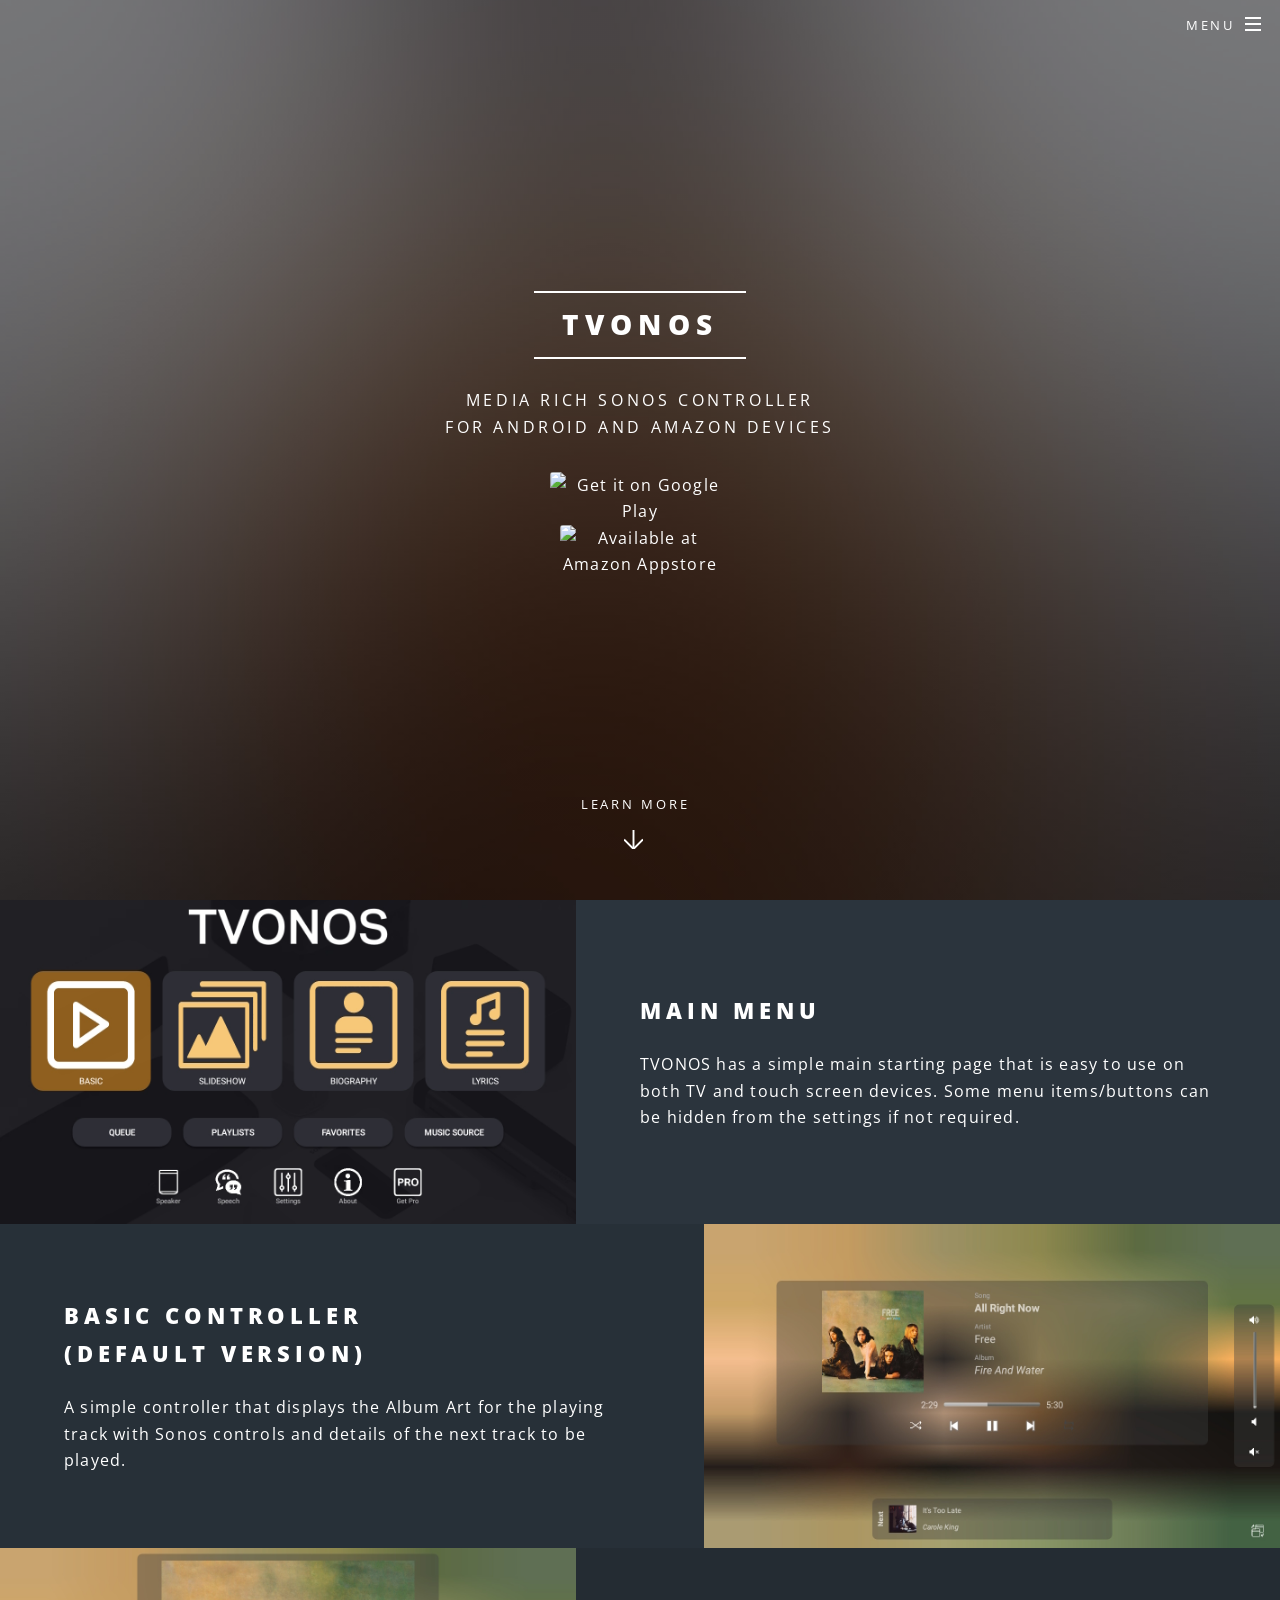
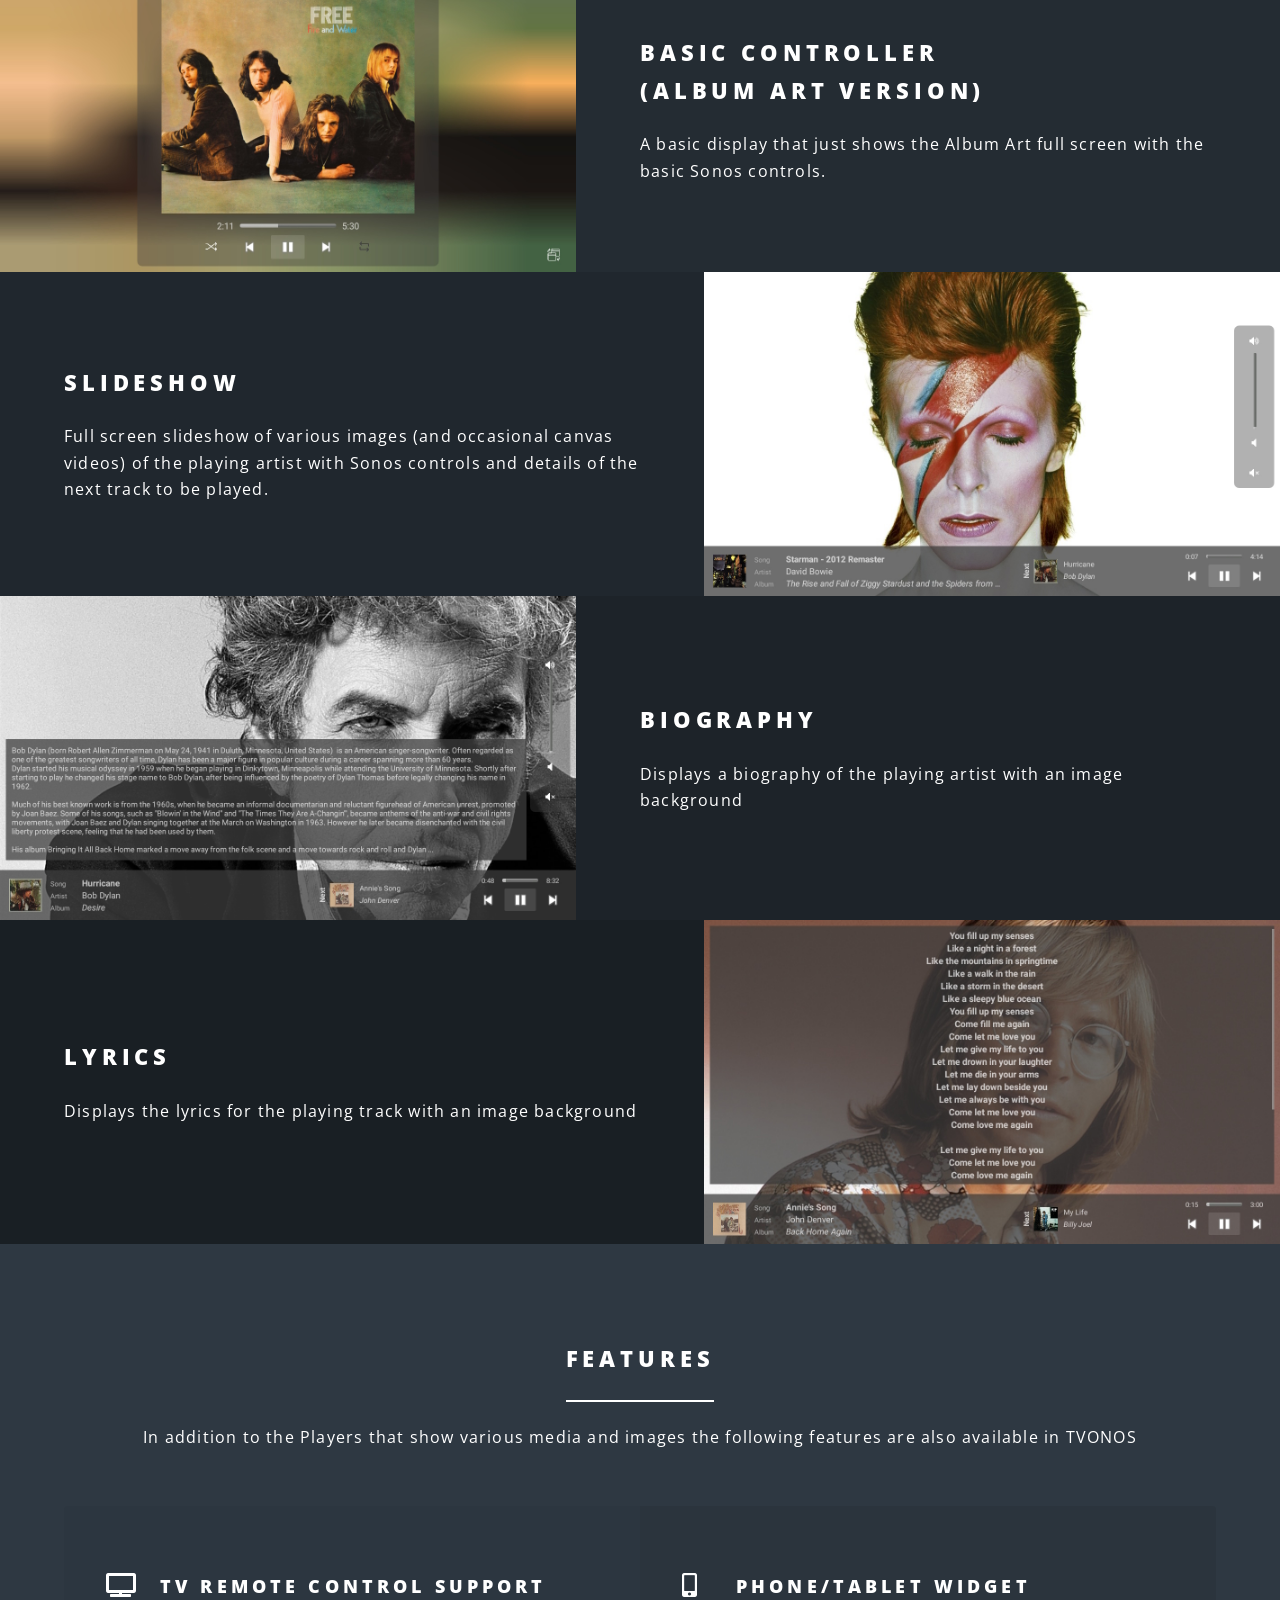
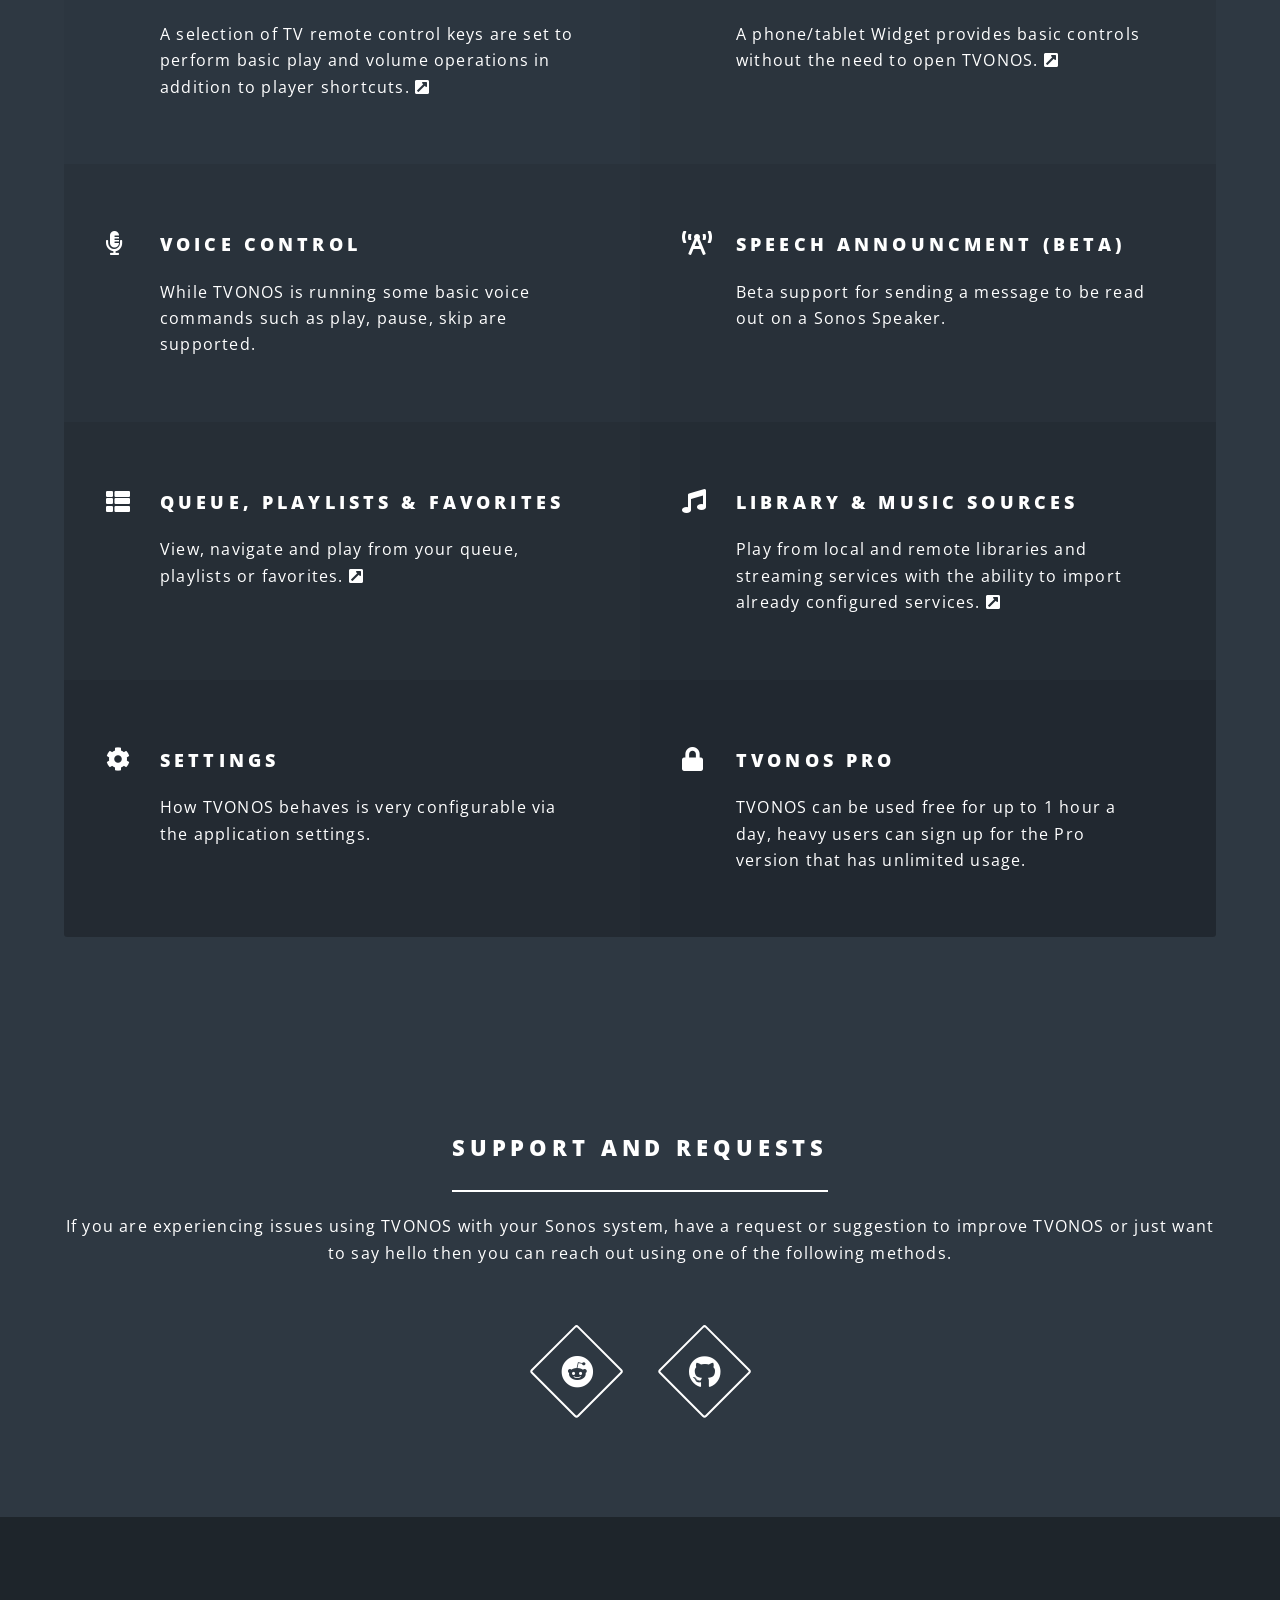
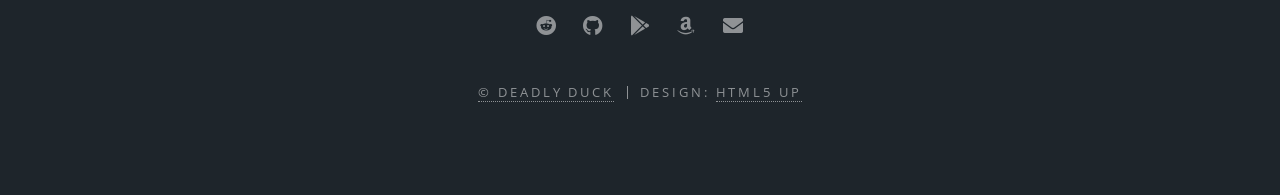
==== commit 86741516: "Sonos" ====
--- a/index.html
+++ b/index.html
@@ -72,6 +72,12 @@
 				<!-- One -->
 					<section id="players" class="wrapper alt style2">
 						<section class="spotlight">
+							<div class="image"><img src="images/main_screen.jpg" alt="TVONOS Main Screen" /></div><div class="content">
+								<h2>Main Menu</h2>
+								<p>TVONOS has a simple main starting page that is easy to use on both TV and touch screen devices. Some menu items/buttons can be hidden from the settings if not required.</p>
+							</div>
+						</section>
+						<section class="spotlight">
 							<div class="image"><img src="images/basic_default.jpg" alt="TVONOS Basic Controller Default Version" /></div><div class="content">
 								<h2>Basic Controller <br />(Default Version)</h2>
 								<p>A simple controller that displays the Album Art for the playing track with Sonos controls and details of the next track to be played.</p>
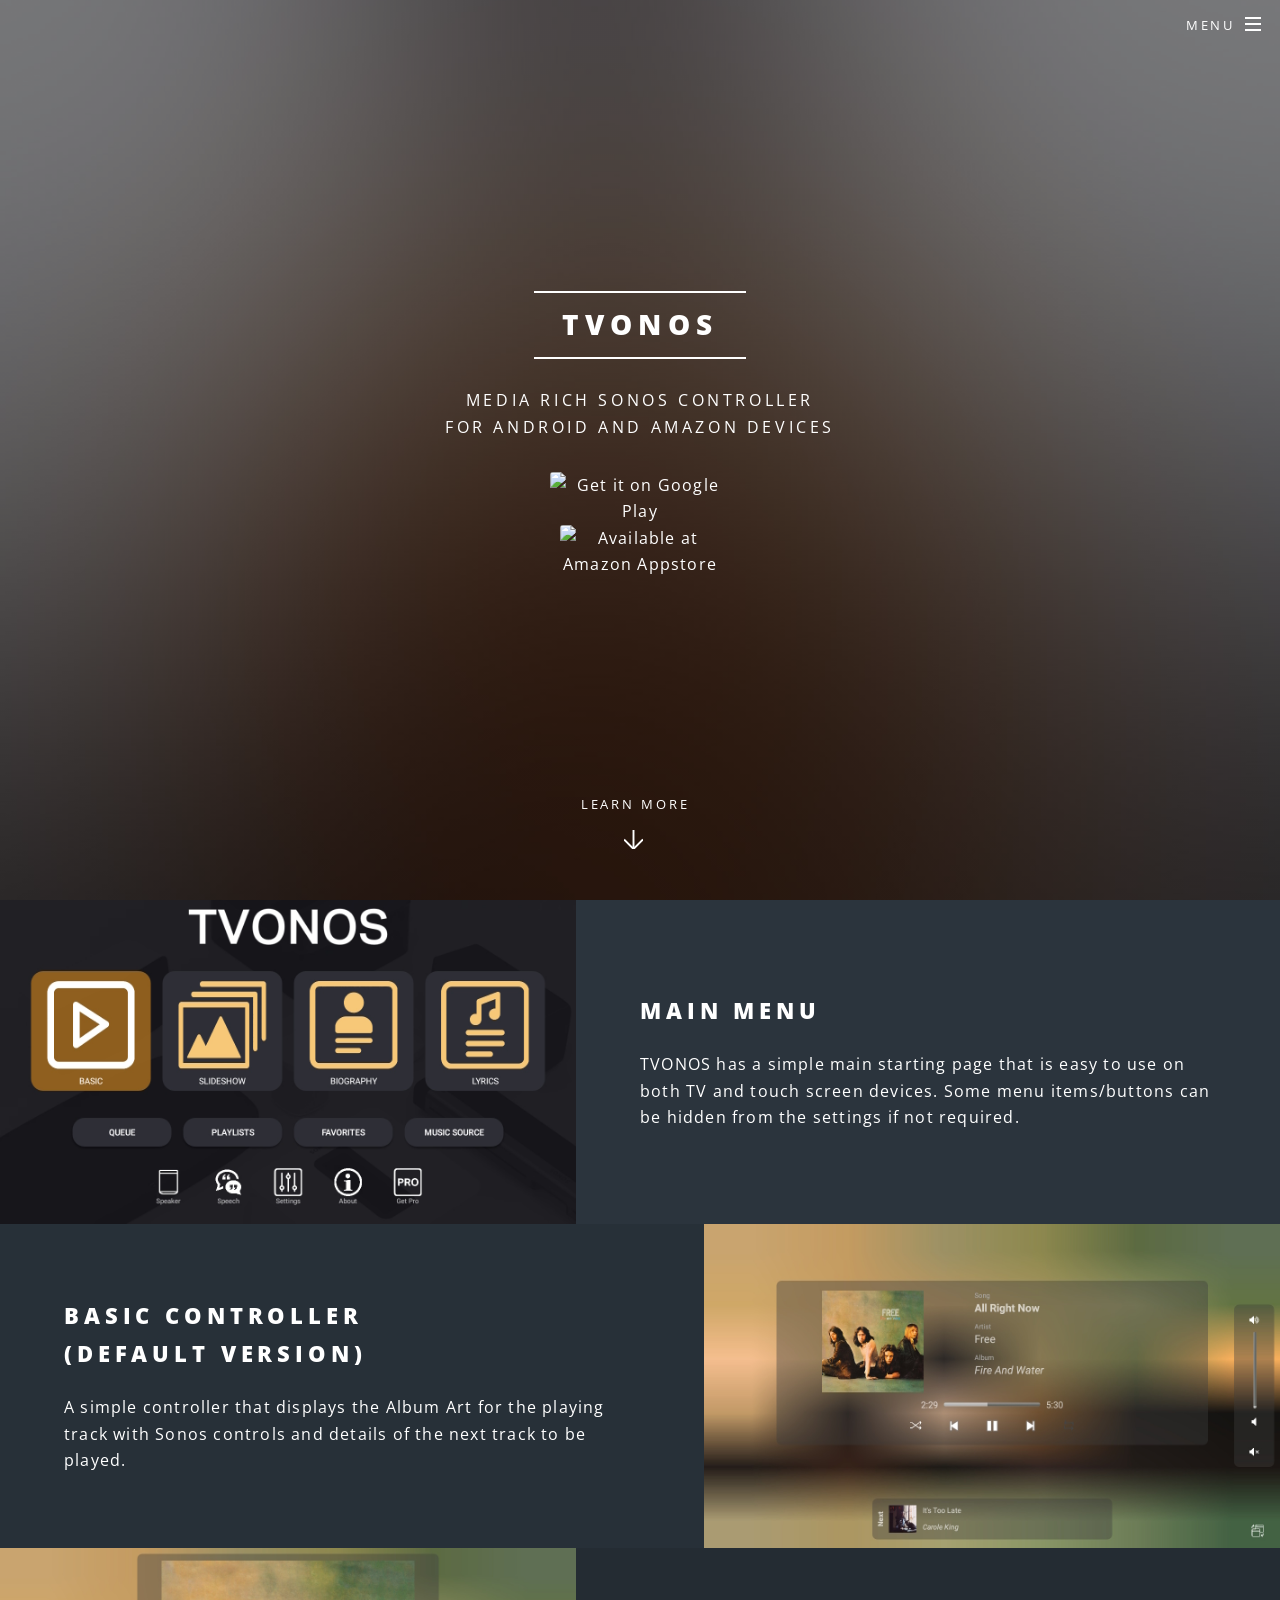
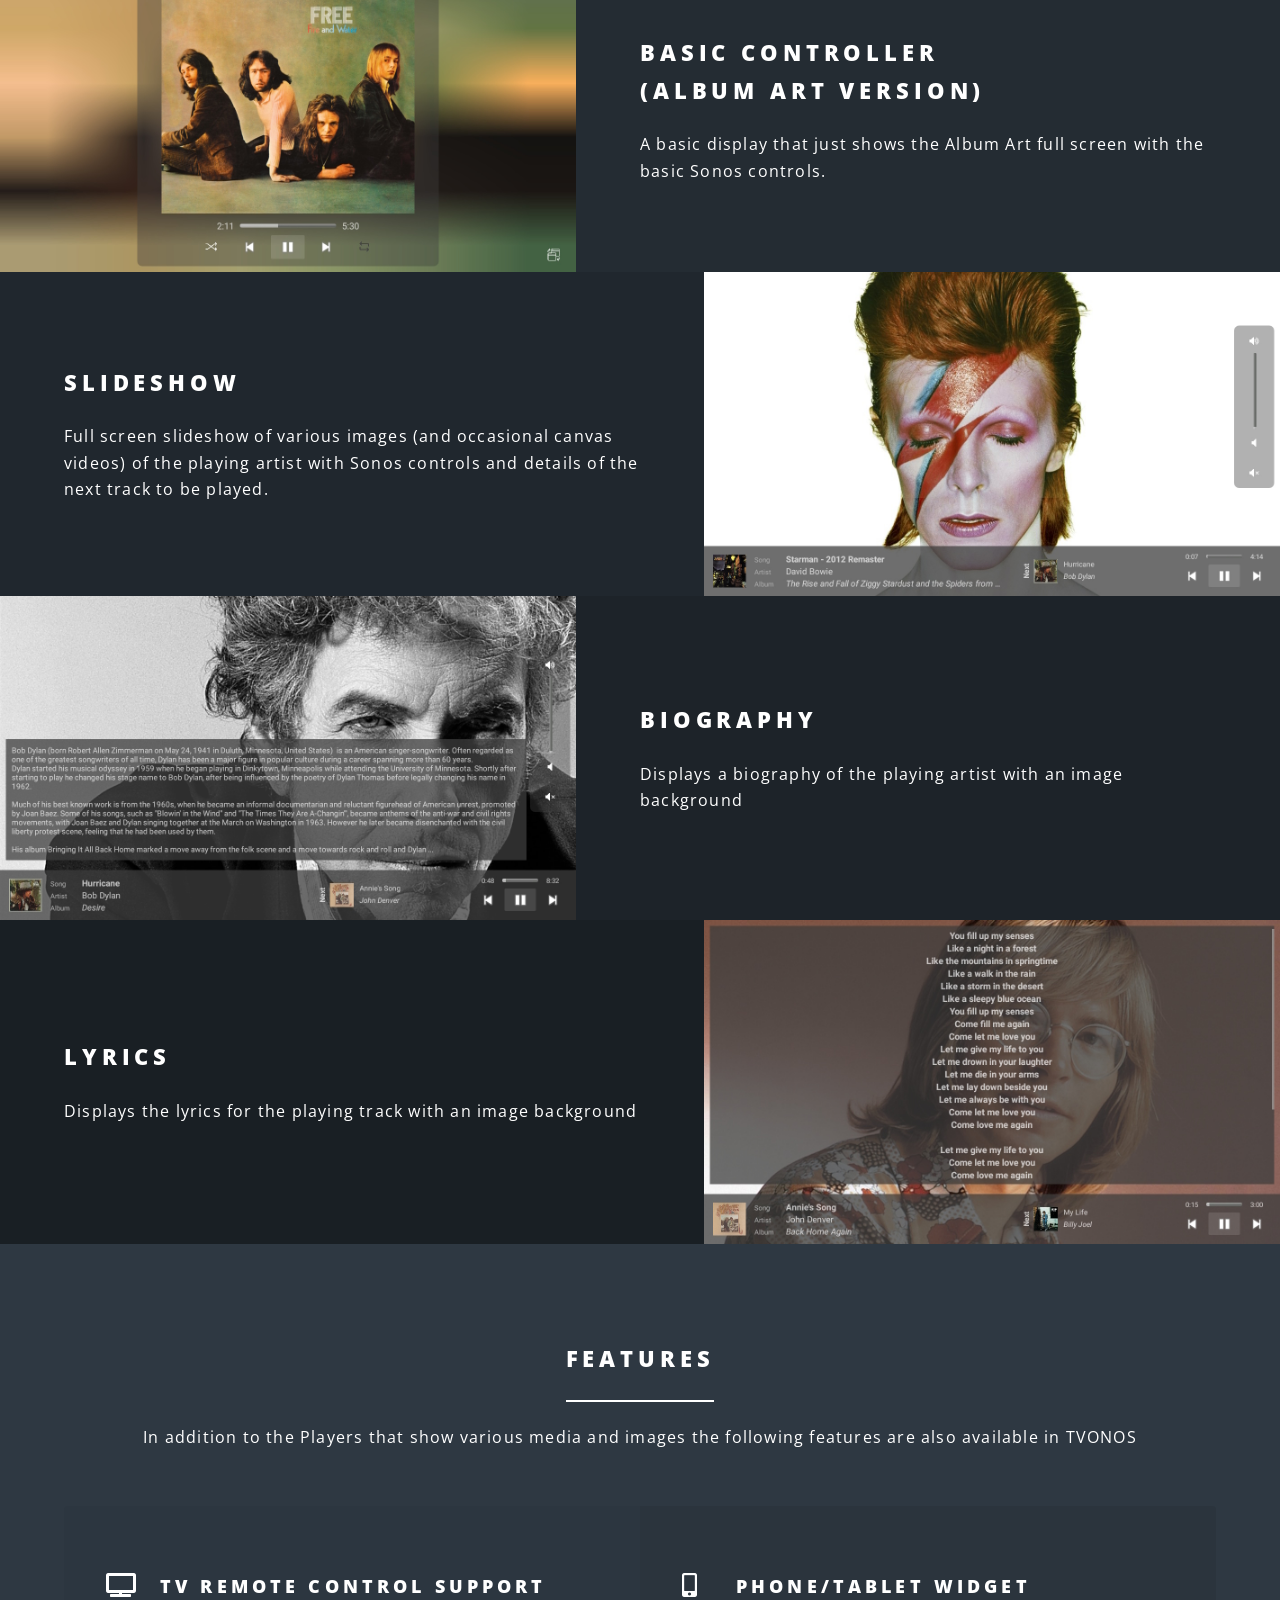
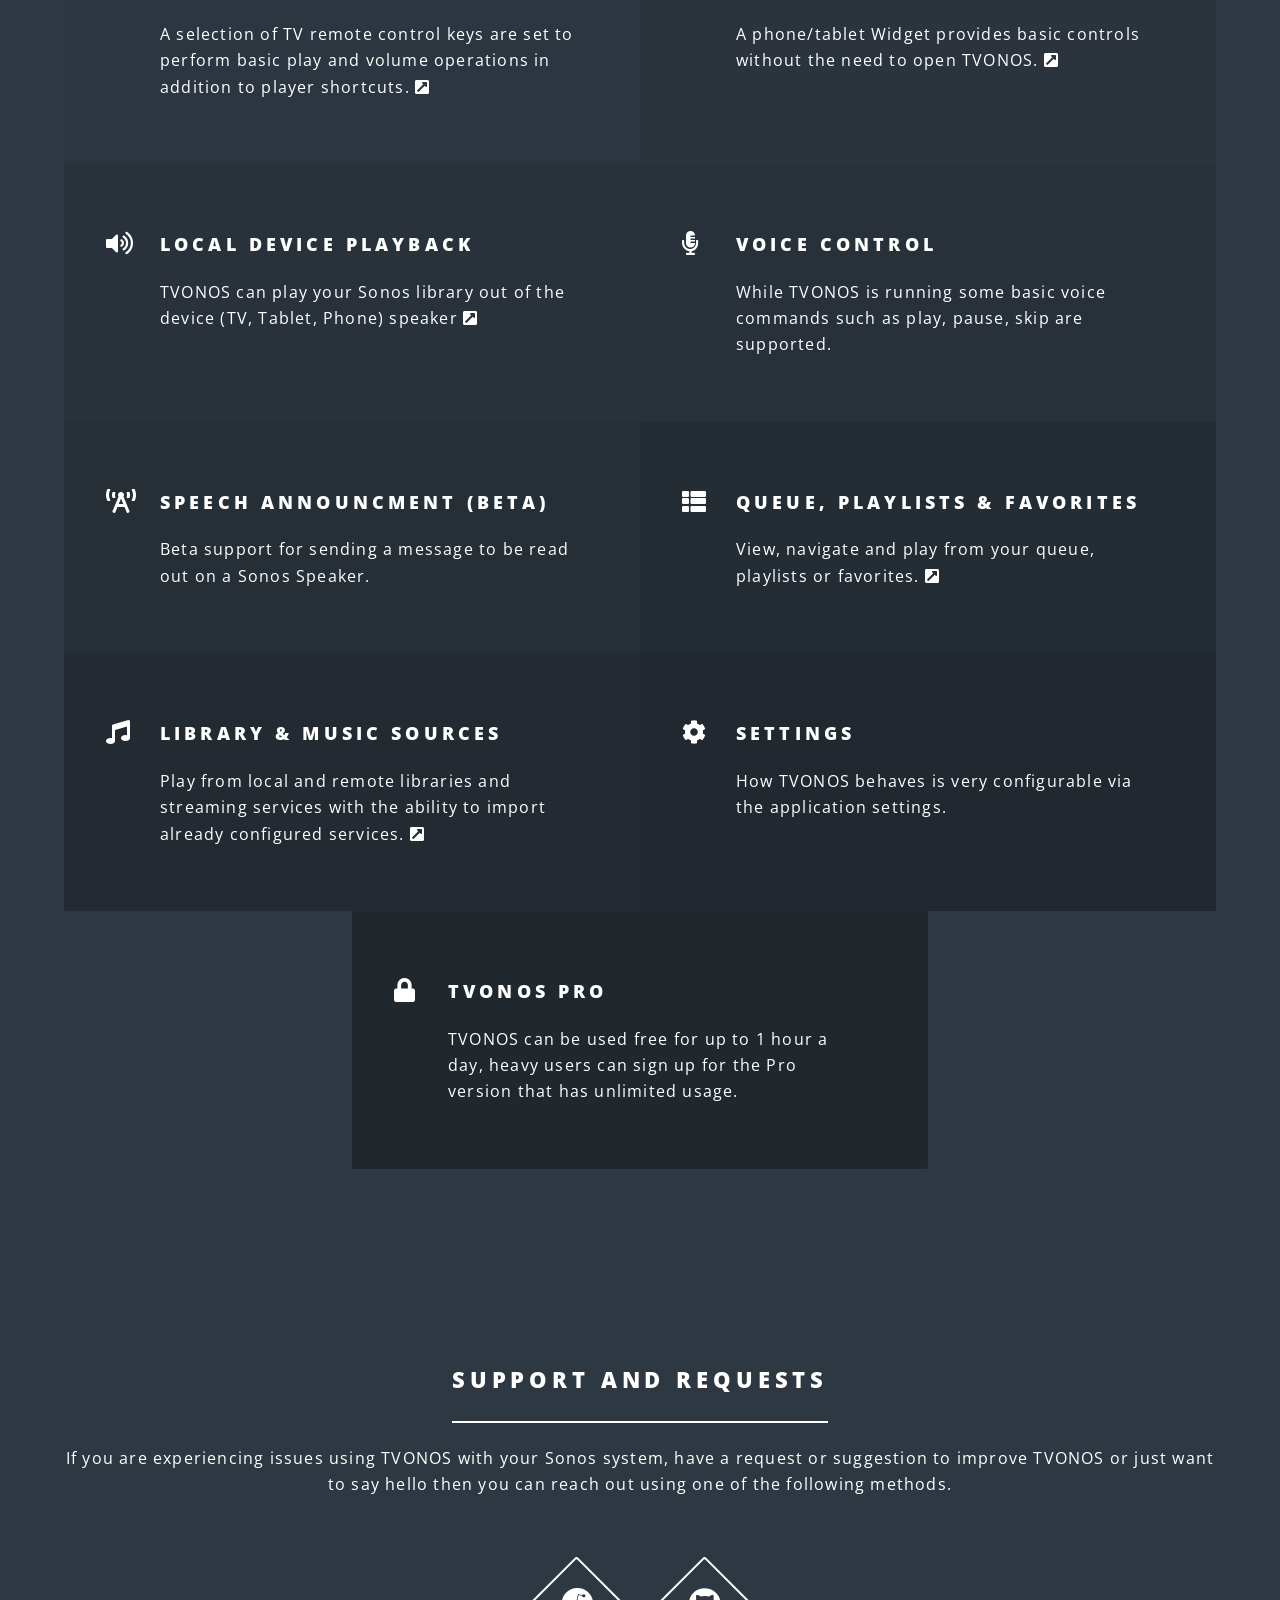
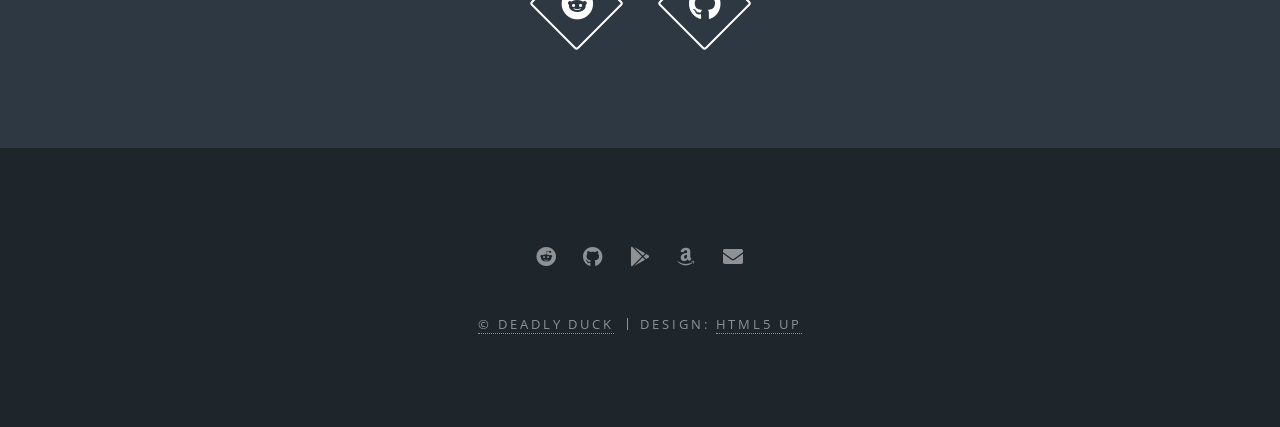
==== commit 7a722a5d: "Sonos" ====
--- a/index.html
+++ b/index.html
@@ -4,7 +4,7 @@
 	html5up.net | @ajlkn
 	Free for personal and commercial use under the CCA 3.0 license (html5up.net/license)
 -->
-<html>
+<html lang="en">
 	<head>
 		<title>TVONOS Sonos Controller</title>
 		<meta charset="utf-8" />
@@ -19,7 +19,6 @@
 		<link rel="manifest" href="/favicons/site.webmanifest" />
 		
 		<meta name="description" content="TVONOS is a media rich Sonos controller for Android and Amazon devices with a special focus on Television support">
-
 	</head>
 	<body class="landing is-preload">
 
@@ -85,7 +84,7 @@
 						</section>
 						<section class="spotlight">
 							<div class="image"><img src="images/basic_albumart.jpg" alt="TVONOS Basic Controller Album Art Version" /></div><div class="content">
-								<h2>Basic Controller <br />(Album Art Version)</h3>
+								<h2>Basic Controller <br />(Album Art Version)</h2>
 								<p>A basic display that just shows the Album Art full screen with the basic Sonos controls.</p>
 							</div>
 						</section>
@@ -128,6 +127,12 @@
 									<a href="widget.html">
 									<h3>Phone/Tablet Widget</h3>
 									<p>A phone/tablet Widget provides basic controls without the need to open TVONOS.
+									<span class="label icon solid fa-external-link-square-alt"></span></p></a>
+								</li>
+								<li class="icon solid fa-volume-up">
+									<a href="localplayer.html">
+									<h3>Local Device Playback</h3>
+									<p>TVONOS can play your Sonos library out of the device (TV, Tablet, Phone) speaker
 									<span class="label icon solid fa-external-link-square-alt"></span></p></a>
 								</li>
 								<li class="icon solid fa-microphone-alt">
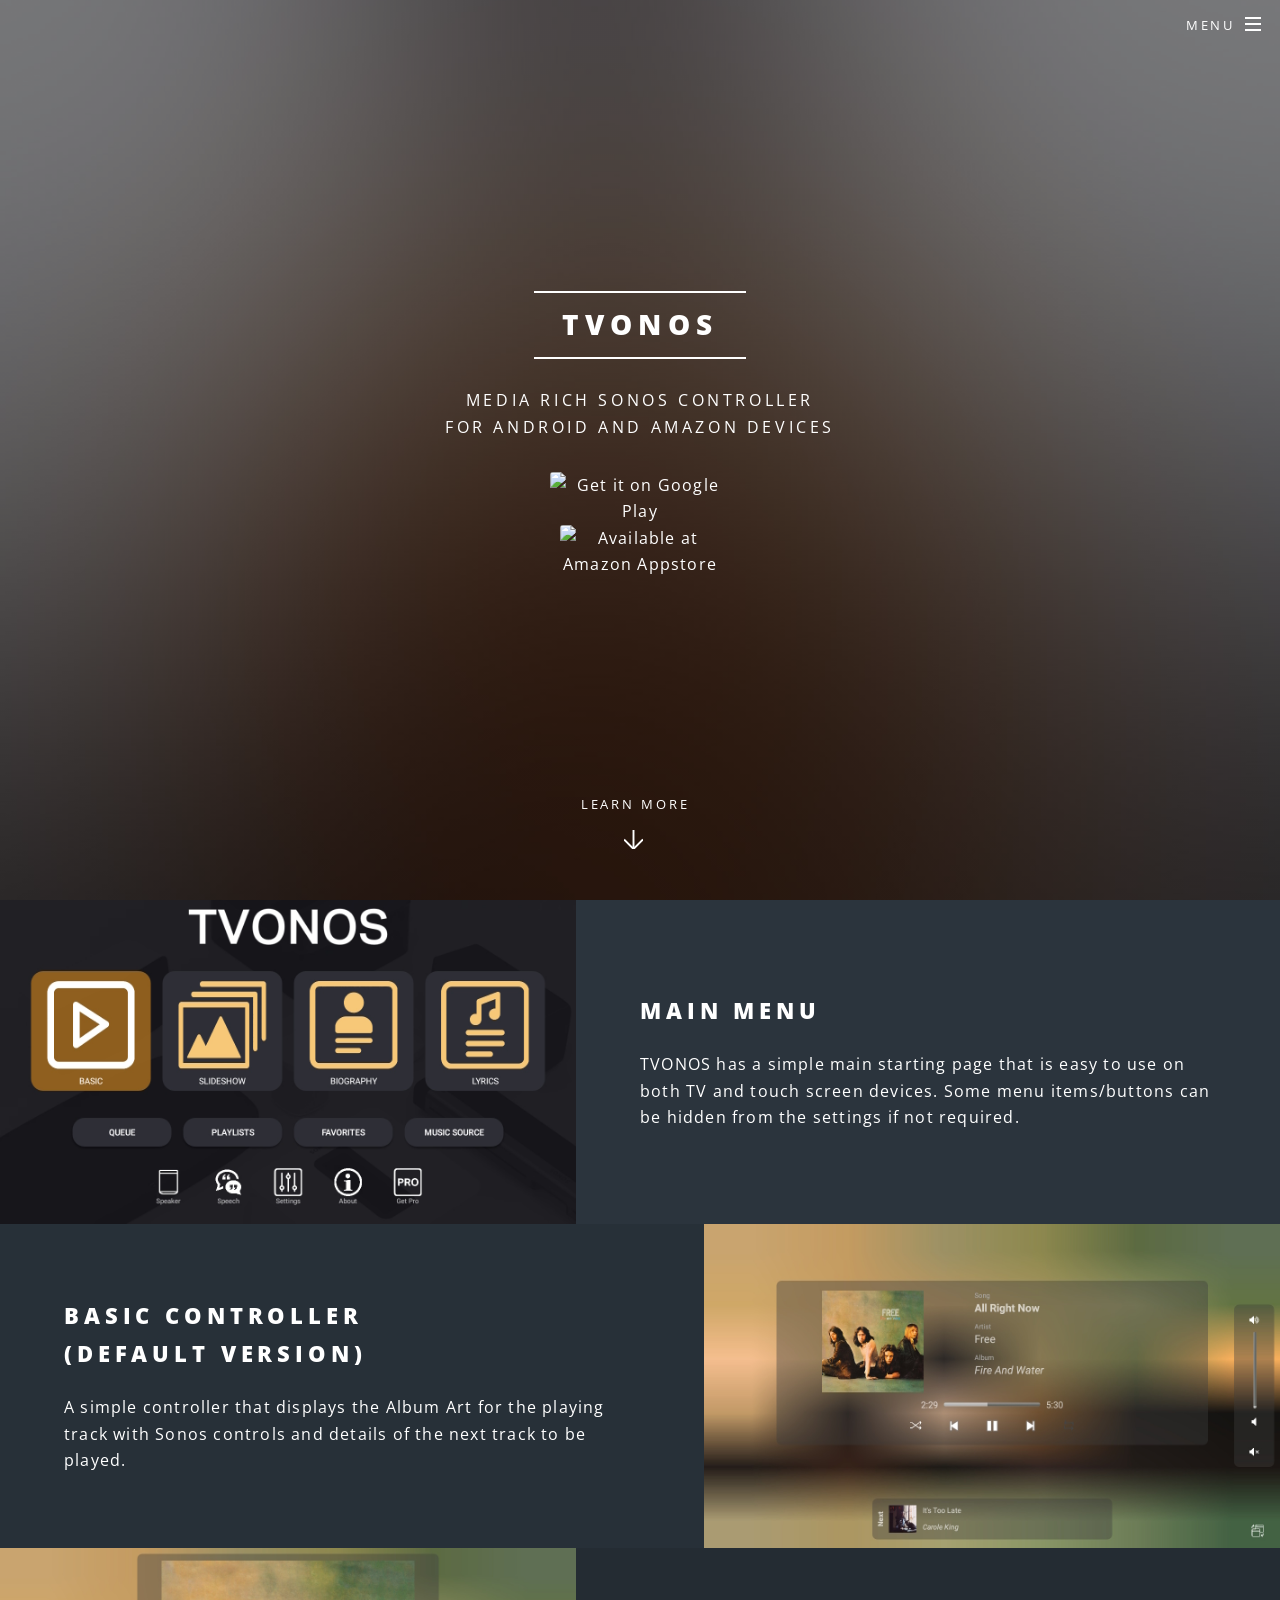
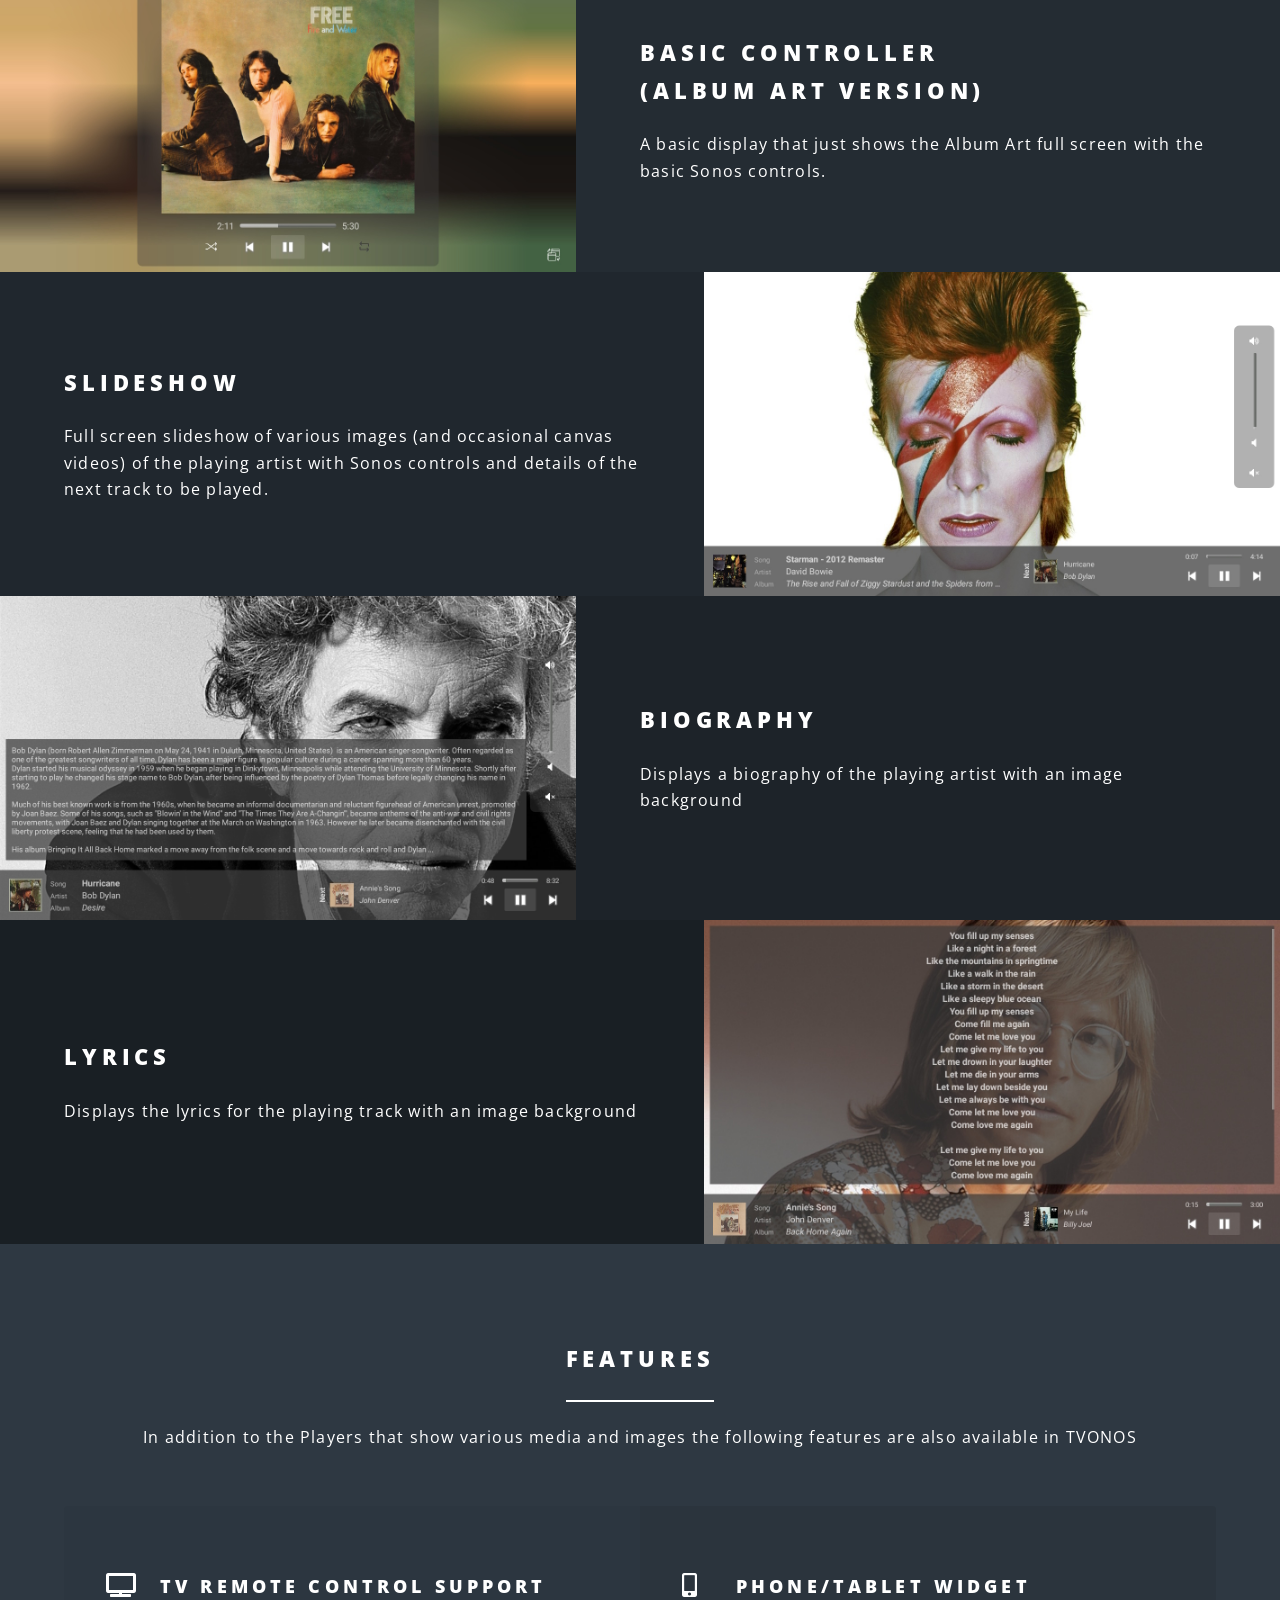
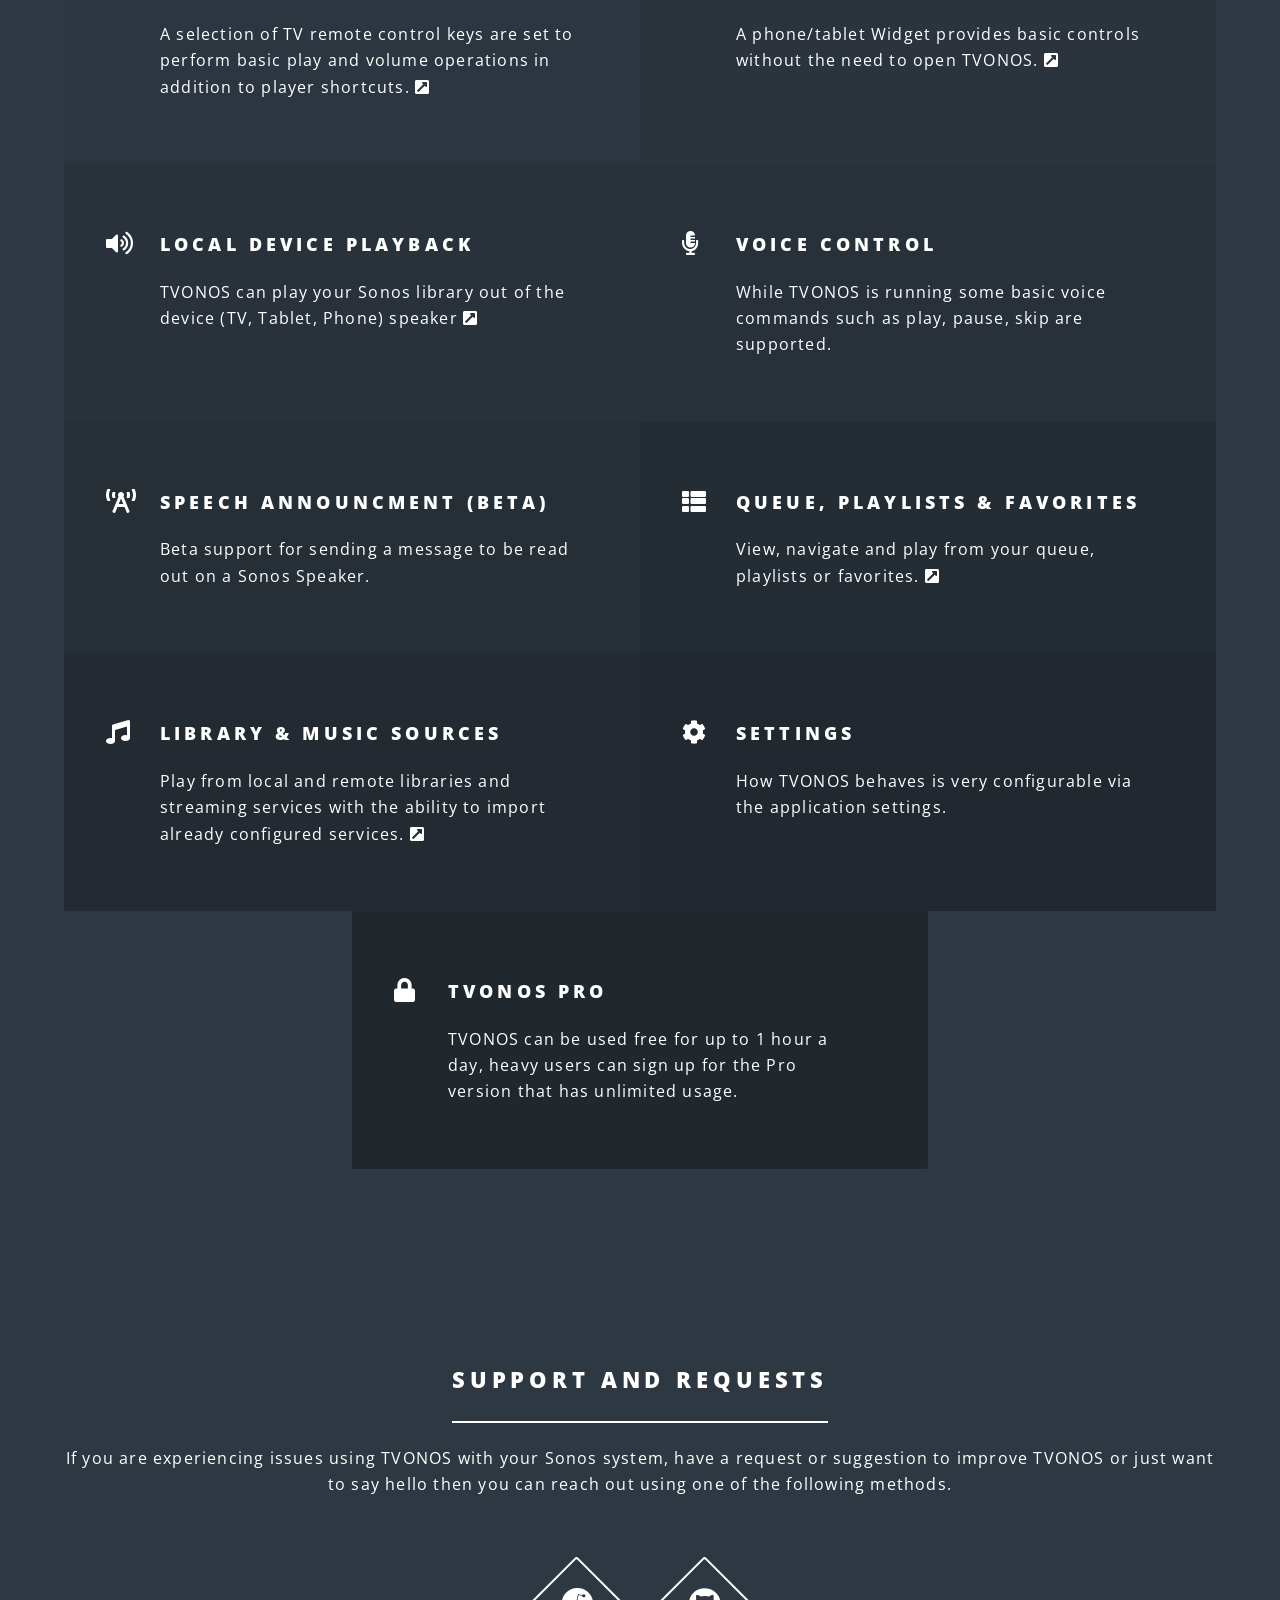
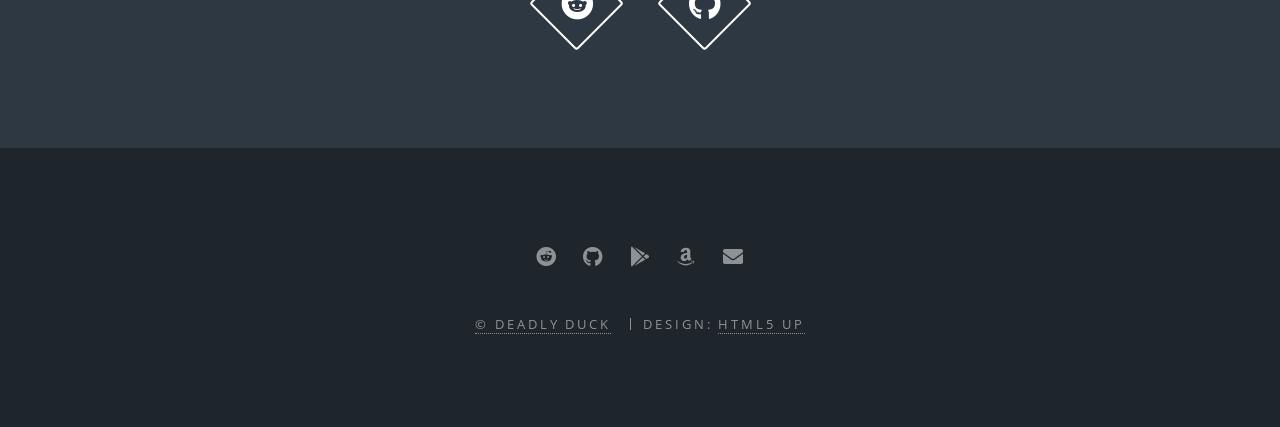
==== commit cb4d9077: "Sonos" ====
--- a/index.html
+++ b/index.html
@@ -5,223 +5,268 @@
 	Free for personal and commercial use under the CCA 3.0 license (html5up.net/license)
 -->
 <html lang="en">
-	<head>
-		<title>TVONOS Sonos Controller</title>
-		<meta charset="utf-8" />
-		<meta name="viewport" content="width=device-width, initial-scale=1, user-scalable=no" />
-		<link rel="stylesheet" href="assets/css/main.css" />
-		<noscript><link rel="stylesheet" href="assets/css/noscript.css" /></noscript>
-
-		<link rel="icon" type="image/png" href="/favicons/favicon-96x96.png" sizes="96x96" />
-		<link rel="icon" type="image/svg+xml" href="/favicons/favicon.svg" />
-		<link rel="shortcut icon" href="/favicons/favicon.ico" />
-		<link rel="apple-touch-icon" sizes="180x180" href="/favicons/apple-touch-icon.png" />
-		<link rel="manifest" href="/favicons/site.webmanifest" />
-		
-		<meta name="description" content="TVONOS is a media rich Sonos controller for Android and Amazon devices with a special focus on Television support">
-	</head>
-	<body class="landing is-preload">
-
-		<!-- Page Wrapper -->
-			<div id="page-wrapper">
-
-				<!-- Header -->
-					<header id="header" class="alt">
-						<h1><a href="index.html">TVONOS Sonos Controller</a></h1>
-						<nav id="nav">
-							<ul>
-								<li class="special">
-									<a href="#menu" class="menuToggle"><span>Menu</span></a>
-									<div id="menu" style="background-color:#2e3842">
-										<ul>
-											<li><a href="index.html">Home</a></li>
-											<li><a href="#players">Players</a></li>
-											<li><a href="#features">Features</a></li>
-											<li><a href="#support">Support</a></li>
-										</ul>
-									</div>
-								</li>
-							</ul>
-						</nav>
-					</header>
-
-				<!-- Banner -->
-					<section id="banner">
-						<div class="inner">
-							<h2>TVONOS</h2>
-							<p>Media Rich Sonos Controller<br />
-							 for Android and Amazon devices</p>
-							 <p>
-							 <center>
-							 <div class="image">
-							<a href="https://play.google.com/store/apps/details?id=com.deadlyduck.tvonos">
-							<img src="https://play.google.com/intl/en_us/badges/static/images/badges/en_badge_web_generic.png" alt="Get it on Google Play" width="180">
-							</a>
-
-							<a href="https://www.amazon.com/gp/mas/dl/android?p=com.deadlyduck.tvonos">
-							<img src="https://images-na.ssl-images-amazon.com/images/G/01/mobile-apps/devportal2/res/images/amazon-appstore-badge-english-black.png" alt="Available at Amazon Appstore" width="160">
-							</a>
-							</div>
-							</center>
-							 </p>
-						</div>
-						<a href="#players" class="more scrolly">Learn More</a>
-					</section>
-
-				<!-- One -->
-					<section id="players" class="wrapper alt style2">
-						<section class="spotlight">
-							<div class="image"><img src="images/main_screen.jpg" alt="TVONOS Main Screen" /></div><div class="content">
-								<h2>Main Menu</h2>
-								<p>TVONOS has a simple main starting page that is easy to use on both TV and touch screen devices. Some menu items/buttons can be hidden from the settings if not required.</p>
-							</div>
-						</section>
-						<section class="spotlight">
-							<div class="image"><img src="images/basic_default.jpg" alt="TVONOS Basic Controller Default Version" /></div><div class="content">
-								<h2>Basic Controller <br />(Default Version)</h2>
-								<p>A simple controller that displays the Album Art for the playing track with Sonos controls and details of the next track to be played.</p>
-							</div>
-						</section>
-						<section class="spotlight">
-							<div class="image"><img src="images/basic_albumart.jpg" alt="TVONOS Basic Controller Album Art Version" /></div><div class="content">
-								<h2>Basic Controller <br />(Album Art Version)</h2>
-								<p>A basic display that just shows the Album Art full screen with the basic Sonos controls.</p>
-							</div>
-						</section>
-						<section class="spotlight">
-							<div class="image"><img src="images/slideshow.jpg" alt="TVONOS Slideshow" /></div><div class="content">
-								<h2>Slideshow</h2>
-								<p>Full screen slideshow of various images (and occasional canvas videos) of the playing artist with Sonos controls and details of the next track to be played.</p>
-							</div>
-						</section>
-						<section class="spotlight">
-							<div class="image"><img src="images/biography.jpg" alt="TVONOS Biography" /></div><div class="content">
-								<h2>Biography</h2>
-								<p>Displays a biography of the playing artist with an image background</p>
-							</div>
-						</section>
-						<section class="spotlight">
-							<div class="image"><img src="images/lyrics.jpg" alt="TVONOS Lyrics" /></div><div class="content">
-								<h2>Lyrics</h2>
-								<p>Displays the lyrics for the playing track with an image background</p>
-							</div>
-						</section>
-					</section>
-
-				<!-- Two -->
-					<section id="features" class="wrapper style2 special">
-						<div class="inner">
-							<header class="major">
-								<h2>Features</h2>
-								<p>In addition to the Players that show various media and images the following features are also available in TVONOS</p>
-							</header>
-
-							<ul class="features">
-								<li class="icon solid fa-tv">
-									<a href="remote.html">
-									<h3>TV Remote Control Support</h3>
-									<p>A selection of TV remote control keys are set to perform basic play and volume operations in addition to player shortcuts.
-									<span class="label icon solid fa-external-link-square-alt"></span></p></a>
-								</li>
-								<li class="icon solid fa-mobile-alt">
-									<a href="widget.html">
-									<h3>Phone/Tablet Widget</h3>
-									<p>A phone/tablet Widget provides basic controls without the need to open TVONOS.
-									<span class="label icon solid fa-external-link-square-alt"></span></p></a>
-								</li>
-								<li class="icon solid fa-volume-up">
-									<a href="localplayer.html">
-									<h3>Local Device Playback</h3>
-									<p>TVONOS can play your Sonos library out of the device (TV, Tablet, Phone) speaker
-									<span class="label icon solid fa-external-link-square-alt"></span></p></a>
-								</li>
-								<li class="icon solid fa-microphone-alt">
-									<h3>Voice Control</h3>
-									<p>While TVONOS is running some basic voice commands such as play, pause, skip are supported.</p>
-								</li>
-								<li class="icon solid fa-broadcast-tower">
-									<h3>Speech Announcment (Beta)</h3>
-									<p>Beta support for sending a message to be read out on a Sonos Speaker.</p>
-								</li>
-								<li class="icon solid fa-th-list">
-									<a href="queue.html">
-									<h3>Queue, Playlists & Favorites</h3>
-									<p>View, navigate and play from your queue, playlists or favorites.
-									<span class="label icon solid fa-external-link-square-alt"></span></p></a>
-								</li>
-								<li class="icon solid fa-music">
-									<a href="library.html">
-									<h3>Library & Music Sources</h3>
-									<p>Play from local and remote libraries and streaming services with the ability to import already configured services.
-									<span class="label icon solid fa-external-link-square-alt"></span></p></a>
-								</li>
-								<li class="icon solid fa-cog">
-									<h3>Settings</h3>
-									<p>How TVONOS behaves is very configurable via the application settings.
-<!--									<span class="label icon solid fa-external-link-square-alt"></span> -->
-									</p>
-								</li>
-								<li class="icon solid fa-lock">
-									<h3>TVONOS Pro</h3>
-									<p>TVONOS can be used free for up to 1 hour a day, heavy users can sign up for the Pro version that has unlimited usage.</p>
-								</li>
-							</ul>
-						</div>
-					</section>
-
-				<!-- Three -->
-					<section id="support" class="wrapper style4 special">
-						<div class="inner">
-							<header class="major">
-								<h2>Support and Requests</h2>
-								<p>If you are experiencing issues using TVONOS with your Sonos system, have a request or suggestion to improve TVONOS or just want to say hello then you can reach out using one of the following methods.</p>
-							</header>
-							<ul class="icons major">
-								<li><a href="https://www.reddit.com/r/TVONOS/" class="icon brands fa-reddit major"><span class="label">Reddit</span></a></li>
-								<li><a href="https://github.com/robwebset/TVONOS-Public/issues" class="icon brands fa-github major"><span class="label">GitHub</span></a></li>
-							</ul>
-						</div>
-					</section>
-
-				<!-- CTA -->
-				<!--
-					<section id="cta" class="wrapper style4">
-						<div class="inner">
-							<header>
-								<h2>Arcue ut vel commodo</h2>
-								<p>Aliquam ut ex ut augue consectetur interdum endrerit imperdiet amet eleifend fringilla.</p>
-							</header>
-							<ul class="actions stacked">
-								<li><a href="#" class="button fit primary">Activate</a></li>
-								<li><a href="#" class="button fit">Learn More</a></li>
-							</ul>
-						</div>
-					</section>
+<head>
+    <title>TVONOS Sonos Controller</title>
+    <meta charset="utf-8"/>
+    <meta name="viewport" content="width=device-width, initial-scale=1, user-scalable=no"/>
+    <link rel="stylesheet" href="assets/css/main.css"/>
+    <noscript>
+        <link rel="stylesheet" href="assets/css/noscript.css"/>
+    </noscript>
+
+    <link rel="icon" type="image/png" href="/favicons/favicon-96x96.png" sizes="96x96"/>
+    <link rel="icon" type="image/svg+xml" href="/favicons/favicon.svg"/>
+    <link rel="shortcut icon" href="/favicons/favicon.ico"/>
+    <link rel="apple-touch-icon" sizes="180x180" href="/favicons/apple-touch-icon.png"/>
+    <link rel="manifest" href="/favicons/site.webmanifest"/>
+
+    <meta name="description"
+          content="TVONOS is a media rich Sonos controller for Android and Amazon devices with a special focus on Television support">
+</head>
+<body class="landing is-preload">
+
+<!-- Page Wrapper -->
+<div id="page-wrapper">
+
+    <!-- Header -->
+    <header id="header" class="alt">
+        <h1><a href="index.html">TVONOS Sonos Controller</a></h1>
+        <nav id="nav">
+            <ul>
+                <li class="special">
+                    <a href="#menu" class="menuToggle"><span>Menu</span></a>
+                    <div id="menu" style="background-color:#2e3842">
+                        <ul>
+                            <li><a href="index.html">Home</a></li>
+                            <li><a href="#players">Players</a></li>
+                            <li><a href="#features">Features</a></li>
+                            <li><a href="#support">Support</a></li>
+                        </ul>
+                    </div>
+                </li>
+            </ul>
+        </nav>
+    </header>
+
+    <!-- Banner -->
+    <section id="banner">
+        <div class="inner">
+            <h2>TVONOS</h2>
+            <p>Media Rich Sonos Controller<br/>
+                for Android and Amazon devices</p>
+            <p>
+            <center>
+                <div class="image">
+                    <a href="https://play.google.com/store/apps/details?id=com.deadlyduck.tvonos">
+                        <img src="https://play.google.com/intl/en_us/badges/static/images/badges/en_badge_web_generic.png"
+                             alt="Get it on Google Play" width="180">
+                    </a>
+
+                    <a href="https://www.amazon.com/gp/mas/dl/android?p=com.deadlyduck.tvonos">
+                        <img src="https://images-na.ssl-images-amazon.com/images/G/01/mobile-apps/devportal2/res/images/amazon-appstore-badge-english-black.png"
+                             alt="Available at Amazon Appstore" width="160">
+                    </a>
+                </div>
+            </center>
+            </p>
+        </div>
+        <a href="#players" class="more scrolly">Learn More</a>
+    </section>
+
+    <!-- One -->
+    <section id="players" class="wrapper alt style2">
+        <section class="spotlight">
+            <div class="image"><img src="images/main_screen.jpg" alt="TVONOS Main Screen"/></div>
+            <div class="content">
+                <h2>Main Menu</h2>
+                <p>TVONOS has a simple main starting page that is easy to use on both TV and touch
+                    screen devices. Some menu items/buttons can be hidden from the settings if not
+                    required.</p>
+            </div>
+        </section>
+        <section class="spotlight">
+            <div class="image"><img src="images/basic_default.jpg"
+                                    alt="TVONOS Basic Controller Default Version"/></div>
+            <div class="content">
+                <h2>Basic Controller <br/>(Default Version)</h2>
+                <p>A simple controller that displays the Album Art for the playing track with Sonos
+                    controls and details of the next track to be played.</p>
+            </div>
+        </section>
+        <section class="spotlight">
+            <div class="image"><img src="images/basic_albumart.jpg"
+                                    alt="TVONOS Basic Controller Album Art Version"/></div>
+            <div class="content">
+                <h2>Basic Controller <br/>(Album Art Version)</h2>
+                <p>A basic display that just shows the Album Art full screen with the basic Sonos
+                    controls.</p>
+            </div>
+        </section>
+        <section class="spotlight">
+            <div class="image"><img src="images/slideshow.jpg" alt="TVONOS Slideshow"/></div>
+            <div class="content">
+                <h2>Slideshow</h2>
+                <p>Full screen slideshow of various images (and occasional canvas videos) of the
+                    playing artist with Sonos controls and details of the next track to be
+                    played.</p>
+            </div>
+        </section>
+        <section class="spotlight">
+            <div class="image"><img src="images/biography.jpg" alt="TVONOS Biography"/></div>
+            <div class="content">
+                <h2>Biography</h2>
+                <p>Displays a biography of the playing artist with an image background</p>
+            </div>
+        </section>
+        <section class="spotlight">
+            <div class="image"><img src="images/lyrics.jpg" alt="TVONOS Lyrics"/></div>
+            <div class="content">
+                <h2>Lyrics</h2>
+                <p>Displays the lyrics for the playing track with an image background</p>
+            </div>
+        </section>
+    </section>
+
+    <!-- Two -->
+    <section id="features" class="wrapper style2 special">
+        <div class="inner">
+            <header class="major">
+                <h2>Features</h2>
+                <p>In addition to the Players that show various media and images the following
+                    features are also available in TVONOS</p>
+            </header>
+
+            <ul class="features">
+                <li class="icon solid fa-tv">
+                    <a href="remote.html">
+                        <h3>TV Remote Control Support</h3>
+                        <p>A selection of TV remote control keys are set to perform basic play and
+                            volume operations in addition to player shortcuts.
+                            <span class="label icon solid fa-external-link-square-alt"></span></p>
+                    </a>
+                </li>
+                <li class="icon solid fa-mobile-alt">
+                    <a href="widget.html">
+                        <h3>Phone/Tablet Widget</h3>
+                        <p>A phone/tablet Widget provides basic controls without the need to open
+                            TVONOS.
+                            <span class="label icon solid fa-external-link-square-alt"></span></p>
+                    </a>
+                </li>
+                <li class="icon solid fa-volume-up">
+                    <a href="localplayer.html">
+                        <h3>Local Device Playback</h3>
+                        <p>TVONOS can play your Sonos library out of the device (TV, Tablet, Phone)
+                            speaker
+                            <span class="label icon solid fa-external-link-square-alt"></span></p>
+                    </a>
+                </li>
+                <li class="icon solid fa-microphone-alt">
+                    <h3>Voice Control</h3>
+                    <p>While TVONOS is running some basic voice commands such as play, pause, skip
+                        are supported.</p>
+                </li>
+                <li class="icon solid fa-broadcast-tower">
+                    <h3>Speech Announcment (Beta)</h3>
+                    <p>Beta support for sending a message to be read out on a Sonos Speaker.</p>
+                </li>
+                <li class="icon solid fa-th-list">
+                    <a href="queue.html">
+                        <h3>Queue, Playlists & Favorites</h3>
+                        <p>View, navigate and play from your queue, playlists or favorites.
+                            <span class="label icon solid fa-external-link-square-alt"></span></p>
+                    </a>
+                </li>
+                <li class="icon solid fa-music">
+                    <a href="library.html">
+                        <h3>Library & Music Sources</h3>
+                        <p>Play from local and remote libraries and streaming services with the
+                            ability to import already configured services.
+                            <span class="label icon solid fa-external-link-square-alt"></span></p>
+                    </a>
+                </li>
+                <li class="icon solid fa-cog">
+                    <h3>Settings</h3>
+                    <p>How TVONOS behaves is very configurable via the application settings.
+                        <!--									<span class="label icon solid fa-external-link-square-alt"></span> -->
+                    </p>
+                </li>
+                <li class="icon solid fa-lock">
+                    <h3>TVONOS Pro</h3>
+                    <p>TVONOS can be used free for up to 1 hour a day, heavy users can sign up for
+                        the Pro version that has unlimited usage.</p>
+                </li>
+            </ul>
+        </div>
+    </section>
+
+    <!-- Three -->
+    <section id="support" class="wrapper style4 special">
+        <div class="inner">
+            <header class="major">
+                <h2>Support and Requests</h2>
+                <p>If you are experiencing issues using TVONOS with your Sonos system, have a
+                    request or suggestion to improve TVONOS or just want to say hello then you can
+                    reach out using one of the following methods.</p>
+            </header>
+            <ul class="icons major">
+                <li><a href="https://www.reddit.com/r/TVONOS/"
+                       class="icon brands fa-reddit major"><span class="label">Reddit</span></a>
+                </li>
+                <li><a href="https://github.com/robwebset/TVONOS-Public/issues"
+                       class="icon brands fa-github major"><span class="label">GitHub</span></a>
+                </li>
+            </ul>
+        </div>
+    </section>
+
+    <!-- CTA -->
+    <!--
+        <section id="cta" class="wrapper style4">
+            <div class="inner">
+                <header>
+                    <h2>Arcue ut vel commodo</h2>
+                    <p>Aliquam ut ex ut augue consectetur interdum endrerit imperdiet amet eleifend fringilla.</p>
+                </header>
+                <ul class="actions stacked">
+                    <li><a href="#" class="button fit primary">Activate</a></li>
+                    <li><a href="#" class="button fit">Learn More</a></li>
+                </ul>
+            </div>
+        </section>
 -->
 
-				<!-- Footer -->
-					<footer id="footer">
-						<ul class="icons">
-							<li><a href="https://www.reddit.com/r/TVONOS/" class="icon brands fa-reddit"><span class="label">Reddit</span></a></li>
-							<li><a href="https://github.com/robwebset/TVONOS-Public/issues" class="icon brands fa-github"><span class="label">GitHub</span></a></li>
-							<li><a href="https://play.google.com/store/apps/details?id=com.deadlyduck.tvonos" class="icon brands fa-google-play"><span class="label">Google Play</span></a></li>
-							<li><a href="https://www.amazon.com/gp/mas/dl/android?p=com.deadlyduck.tvonos" class="icon brands fa-amazon"><span class="label">Amazon App Store</span></a></li>
-							<li><a href="mailto:tvonos@deadlyduck.com" class="icon solid fa-envelope"><span class="label">Email</span></a></li>
-						</ul>
-						<ul class="copyright">
-							<li><a href="https://www.deadlyduck.com">&copy; Deadly Duck</a></li><li>Design: <a href="http://html5up.net">HTML5 UP</a></li>
-						</ul>
-					</footer>
-			</div>
-
-		<!-- Scripts -->
-			<script src="assets/js/jquery.min.js"></script>
-			<script src="assets/js/jquery.scrollex.min.js"></script>
-			<script src="assets/js/jquery.scrolly.min.js"></script>
-			<script src="assets/js/browser.min.js"></script>
-			<script src="assets/js/breakpoints.min.js"></script>
-			<script src="assets/js/util.js"></script>
-			<script src="assets/js/main.js"></script>
-
-	</body>
+    <!-- Footer -->
+    <footer id="footer">
+        <ul class="icons">
+            <li><a href="https://www.reddit.com/r/TVONOS/" class="icon brands fa-reddit"><span
+                    class="label">Reddit</span></a></li>
+            <li><a href="https://github.com/robwebset/TVONOS-Public/issues"
+                   class="icon brands fa-github"><span class="label">GitHub</span></a></li>
+            <li><a href="https://play.google.com/store/apps/details?id=com.deadlyduck.tvonos"
+                   class="icon brands fa-google-play"><span class="label">Google Play</span></a>
+            </li>
+            <li><a href="https://www.amazon.com/gp/mas/dl/android?p=com.deadlyduck.tvonos"
+                   class="icon brands fa-amazon"><span class="label">Amazon App Store</span></a>
+            </li>
+            <li><a href="mailto:tvonos@deadlyduck.com" class="icon solid fa-envelope"><span
+                    class="label">Email</span></a></li>
+        </ul>
+        <ul class="copyright">
+            <li><a href="https://www.deadlyduck.com">&copy; Deadly Duck</a></li>
+            <li>Design: <a href="http://html5up.net">HTML5 UP</a></li>
+        </ul>
+    </footer>
+</div>
+
+<!-- Scripts -->
+<script src="assets/js/jquery.min.js"></script>
+<script src="assets/js/jquery.scrollex.min.js"></script>
+<script src="assets/js/jquery.scrolly.min.js"></script>
+<script src="assets/js/browser.min.js"></script>
+<script src="assets/js/breakpoints.min.js"></script>
+<script src="assets/js/util.js"></script>
+<script src="assets/js/main.js"></script>
+
+</body>
 </html>
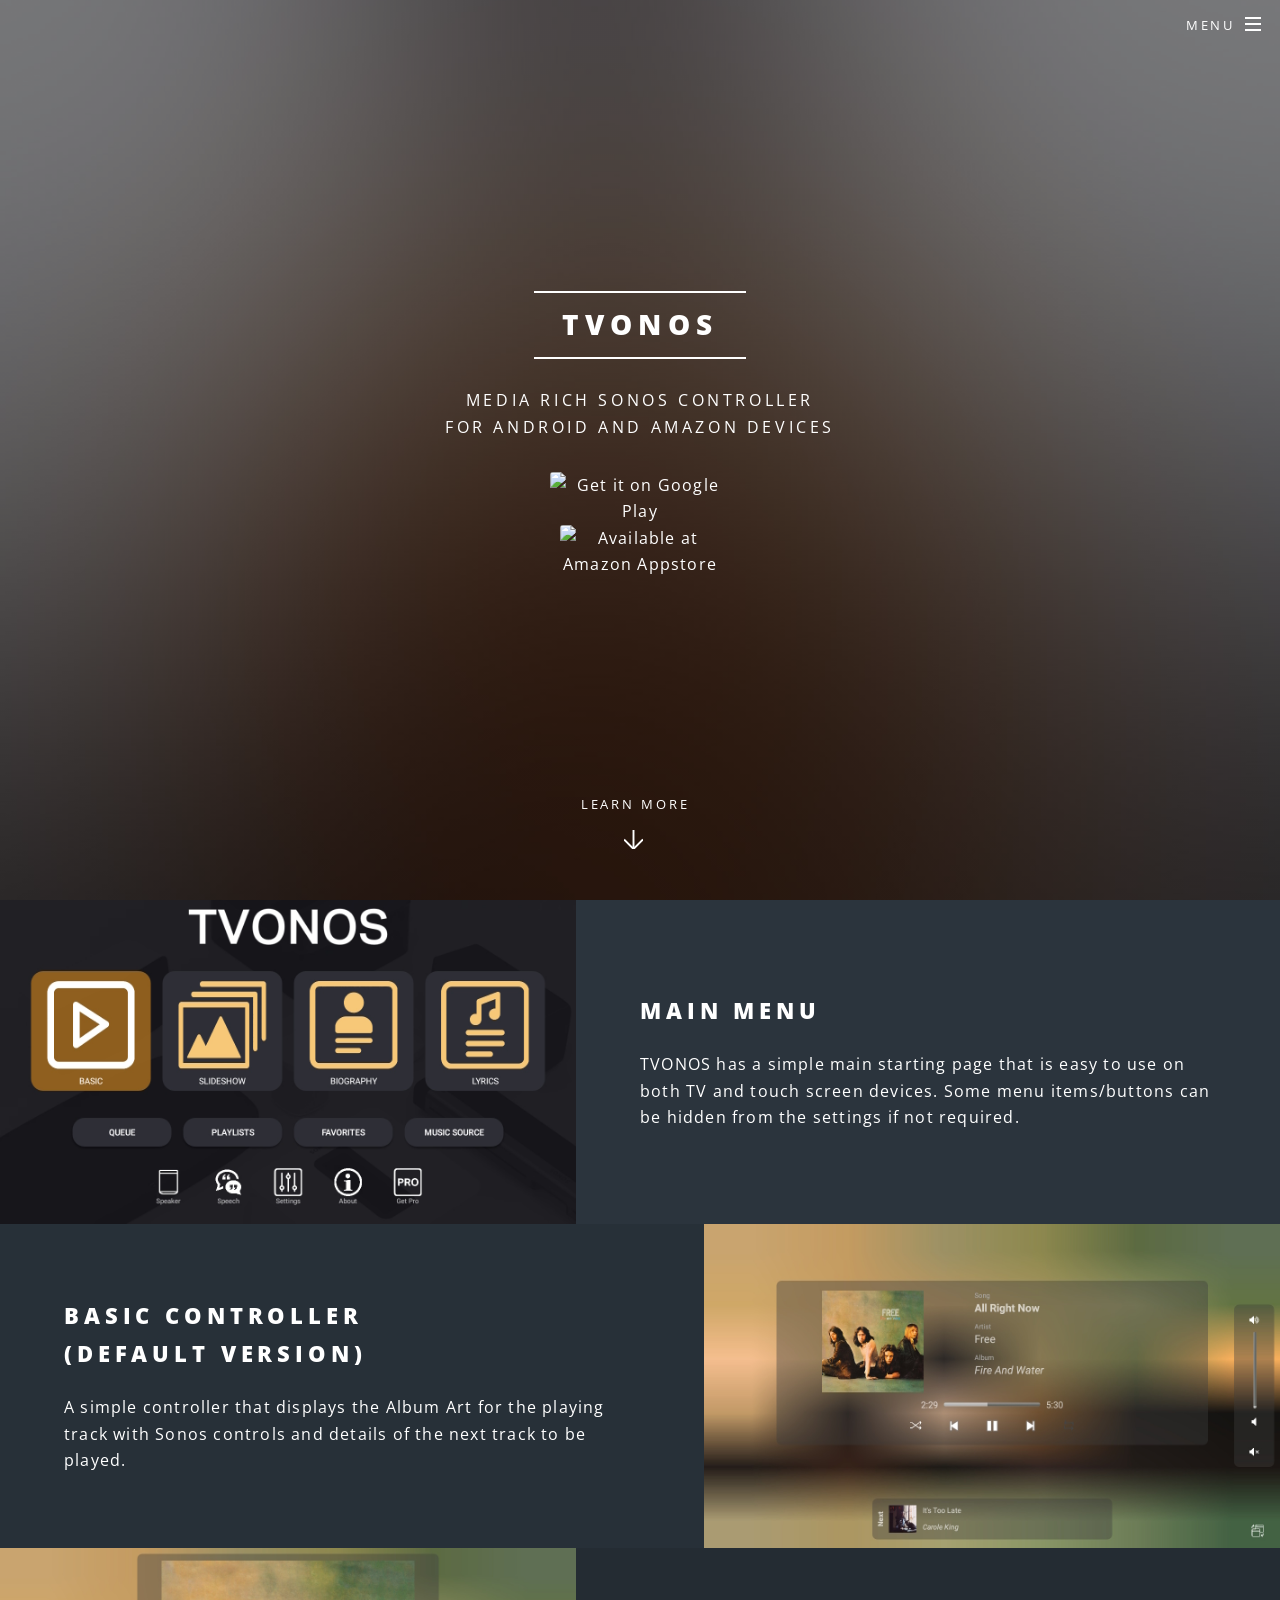
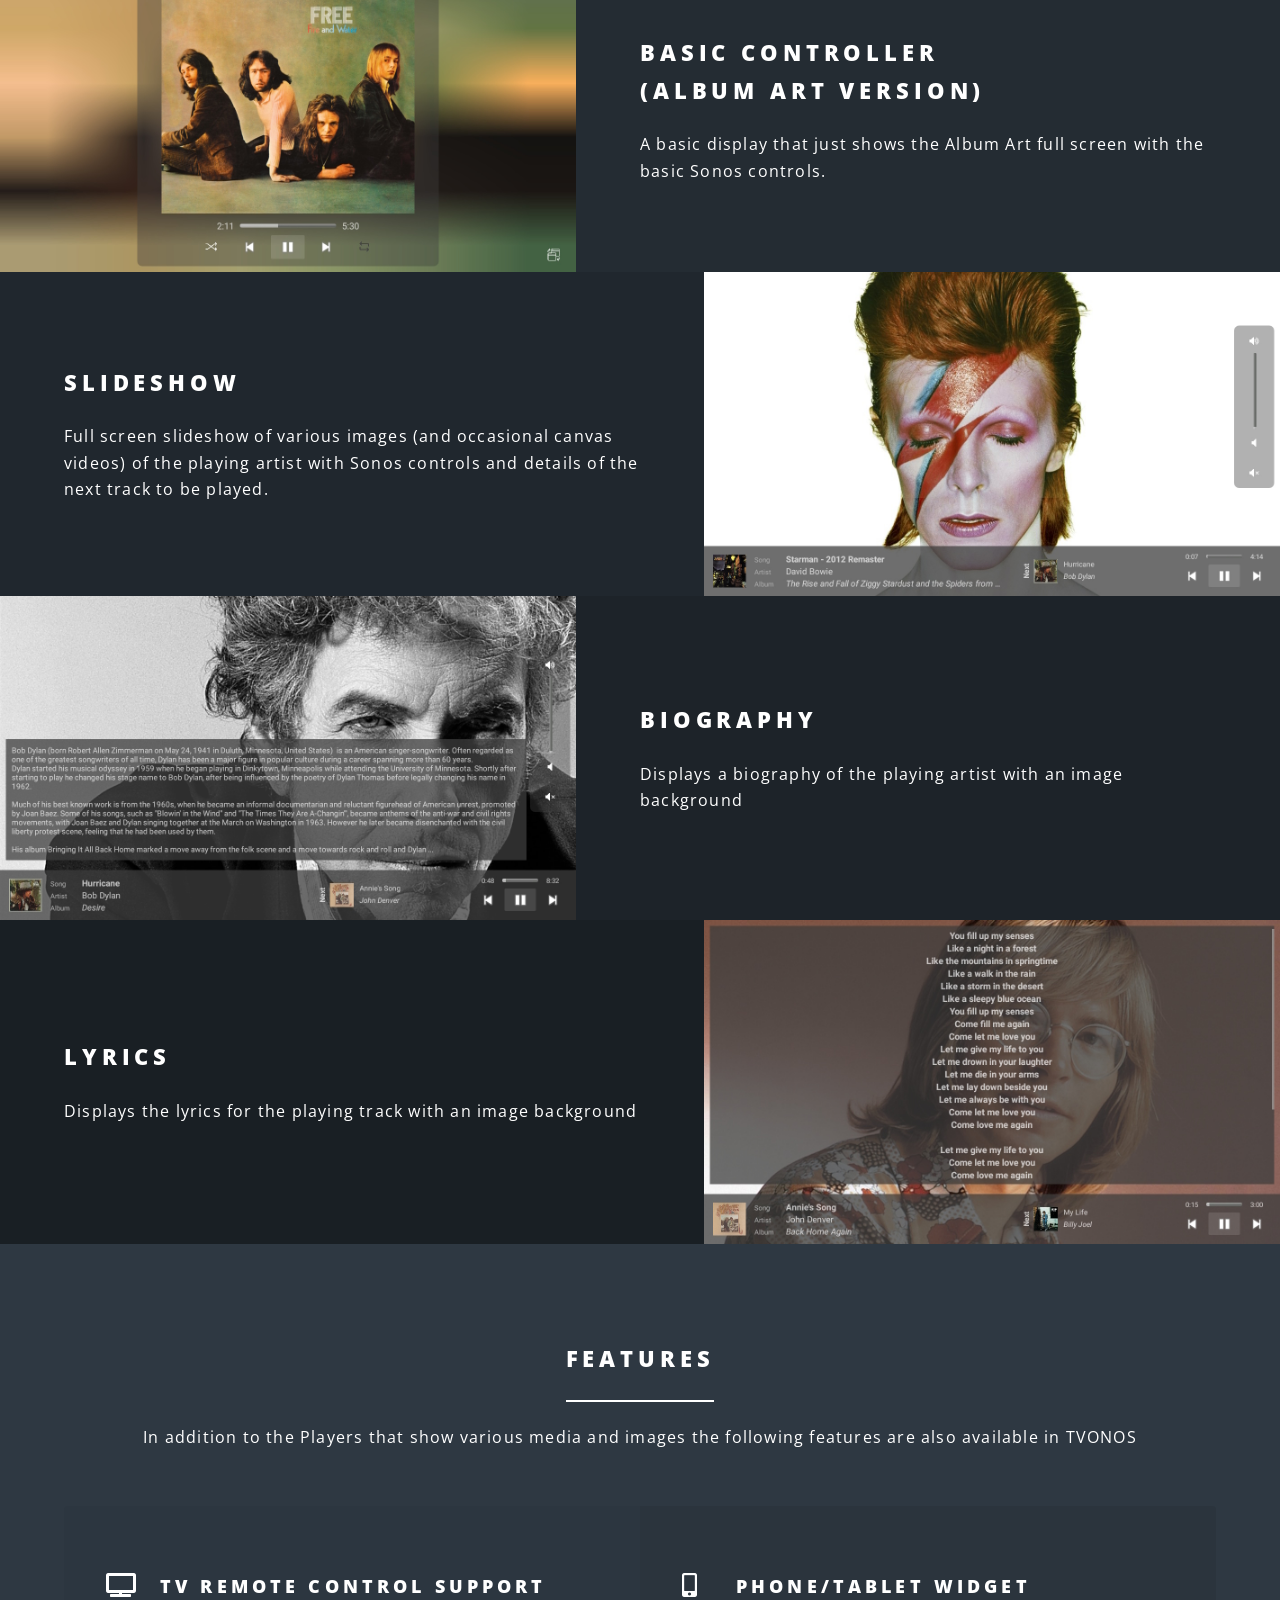
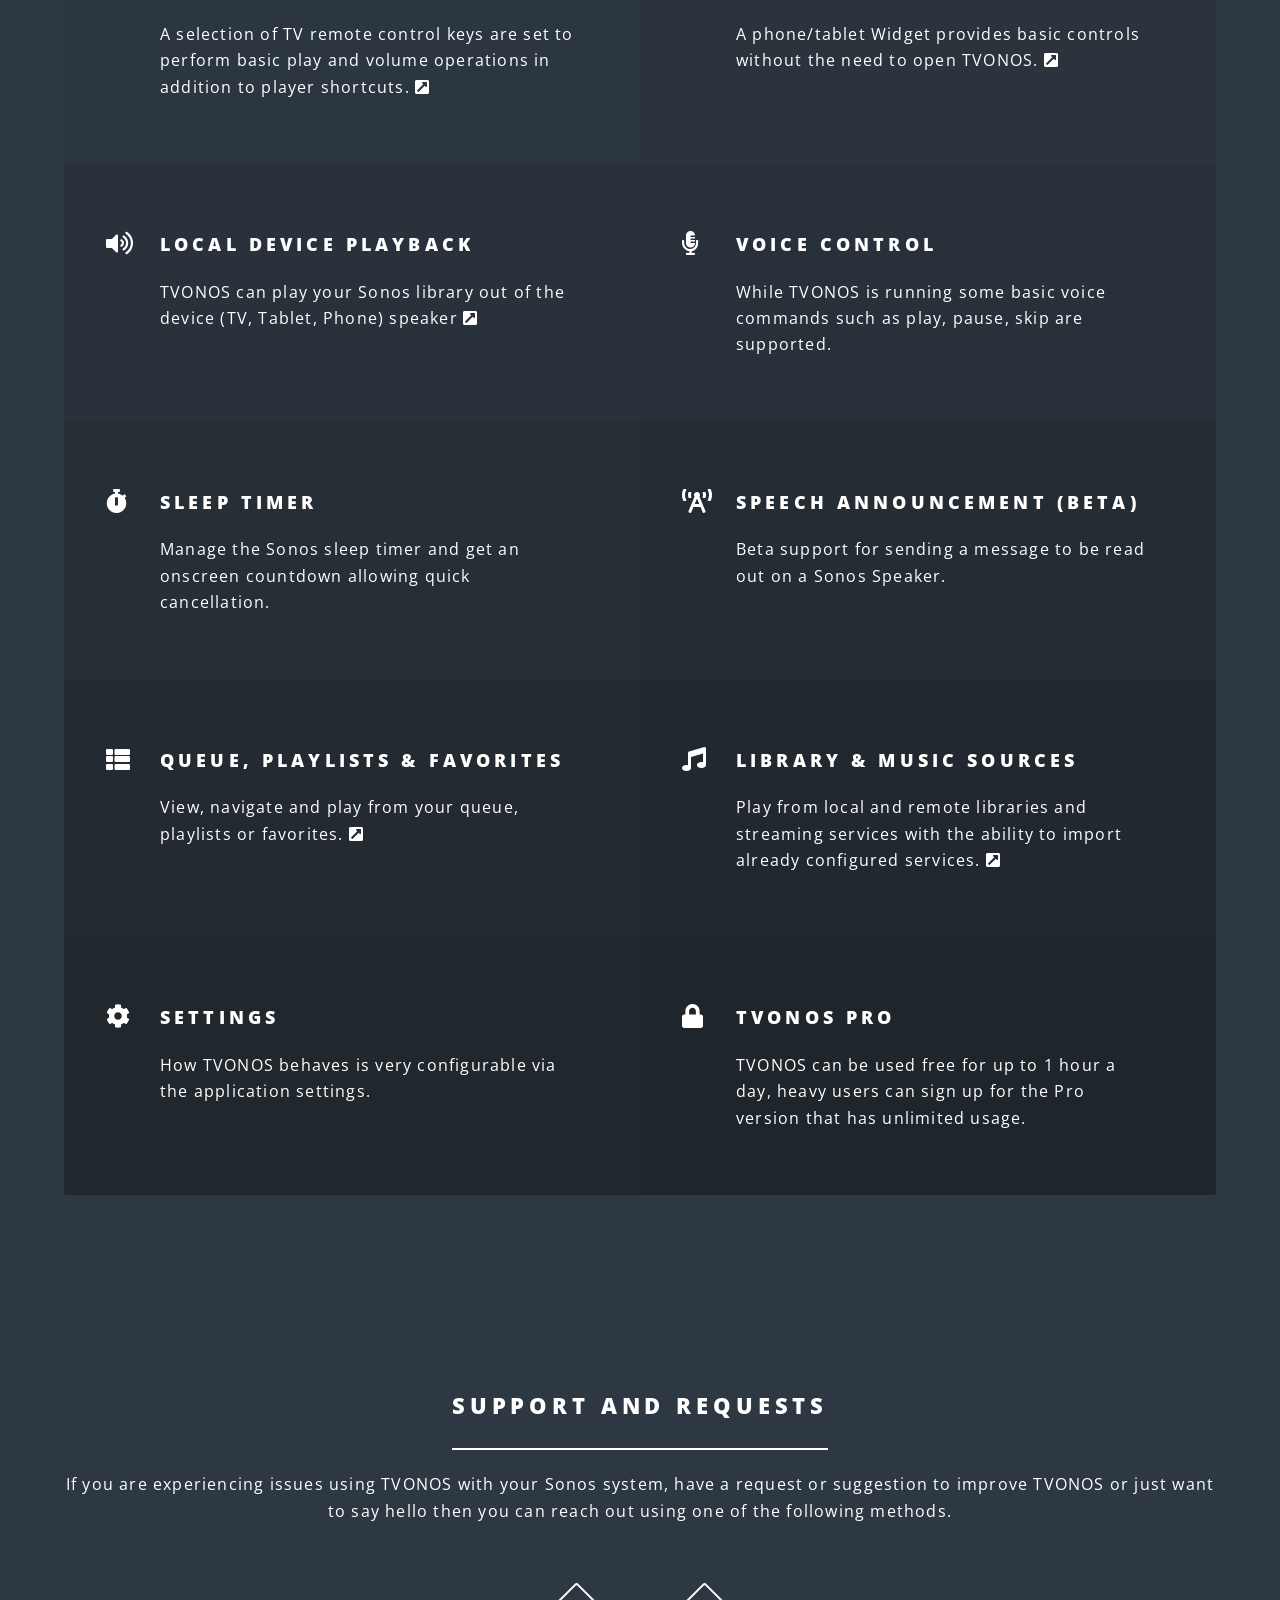
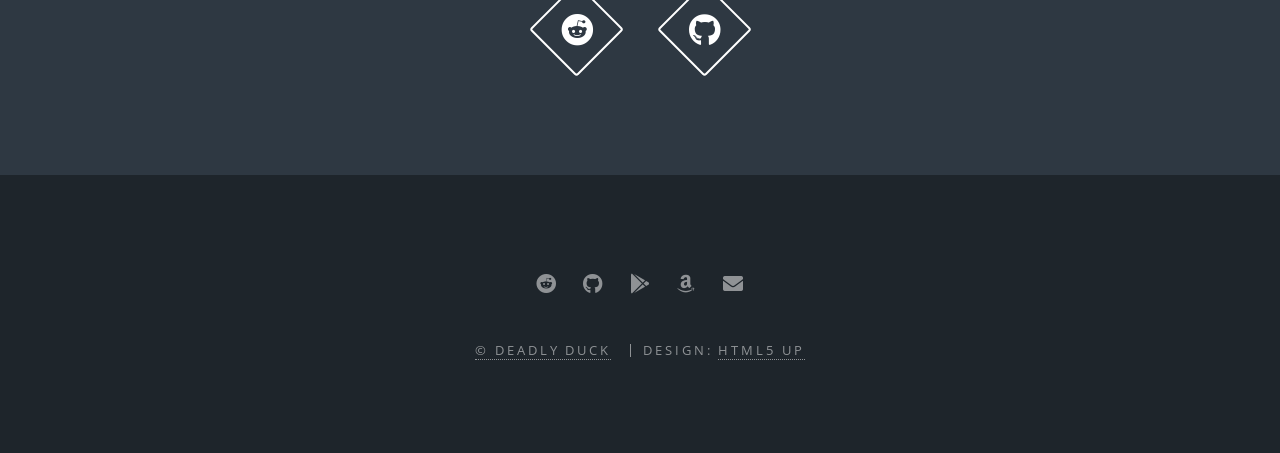
==== commit 3dedd235: "Sonos" ====
--- a/index.html
+++ b/index.html
@@ -166,8 +166,12 @@
                     <p>While TVONOS is running some basic voice commands such as play, pause, skip
                         are supported.</p>
                 </li>
+                <li class="icon solid fa-stopwatch">
+                    <h3>Sleep Timer</h3>
+                    <p>Manage the Sonos sleep timer and get an onscreen countdown allowing quick cancellation.</p>
+                </li>
                 <li class="icon solid fa-broadcast-tower">
-                    <h3>Speech Announcment (Beta)</h3>
+                    <h3>Speech Announcement (Beta)</h3>
                     <p>Beta support for sending a message to be read out on a Sonos Speaker.</p>
                 </li>
                 <li class="icon solid fa-th-list">
@@ -188,7 +192,6 @@
                 <li class="icon solid fa-cog">
                     <h3>Settings</h3>
                     <p>How TVONOS behaves is very configurable via the application settings.
-                        <!--									<span class="label icon solid fa-external-link-square-alt"></span> -->
                     </p>
                 </li>
                 <li class="icon solid fa-lock">
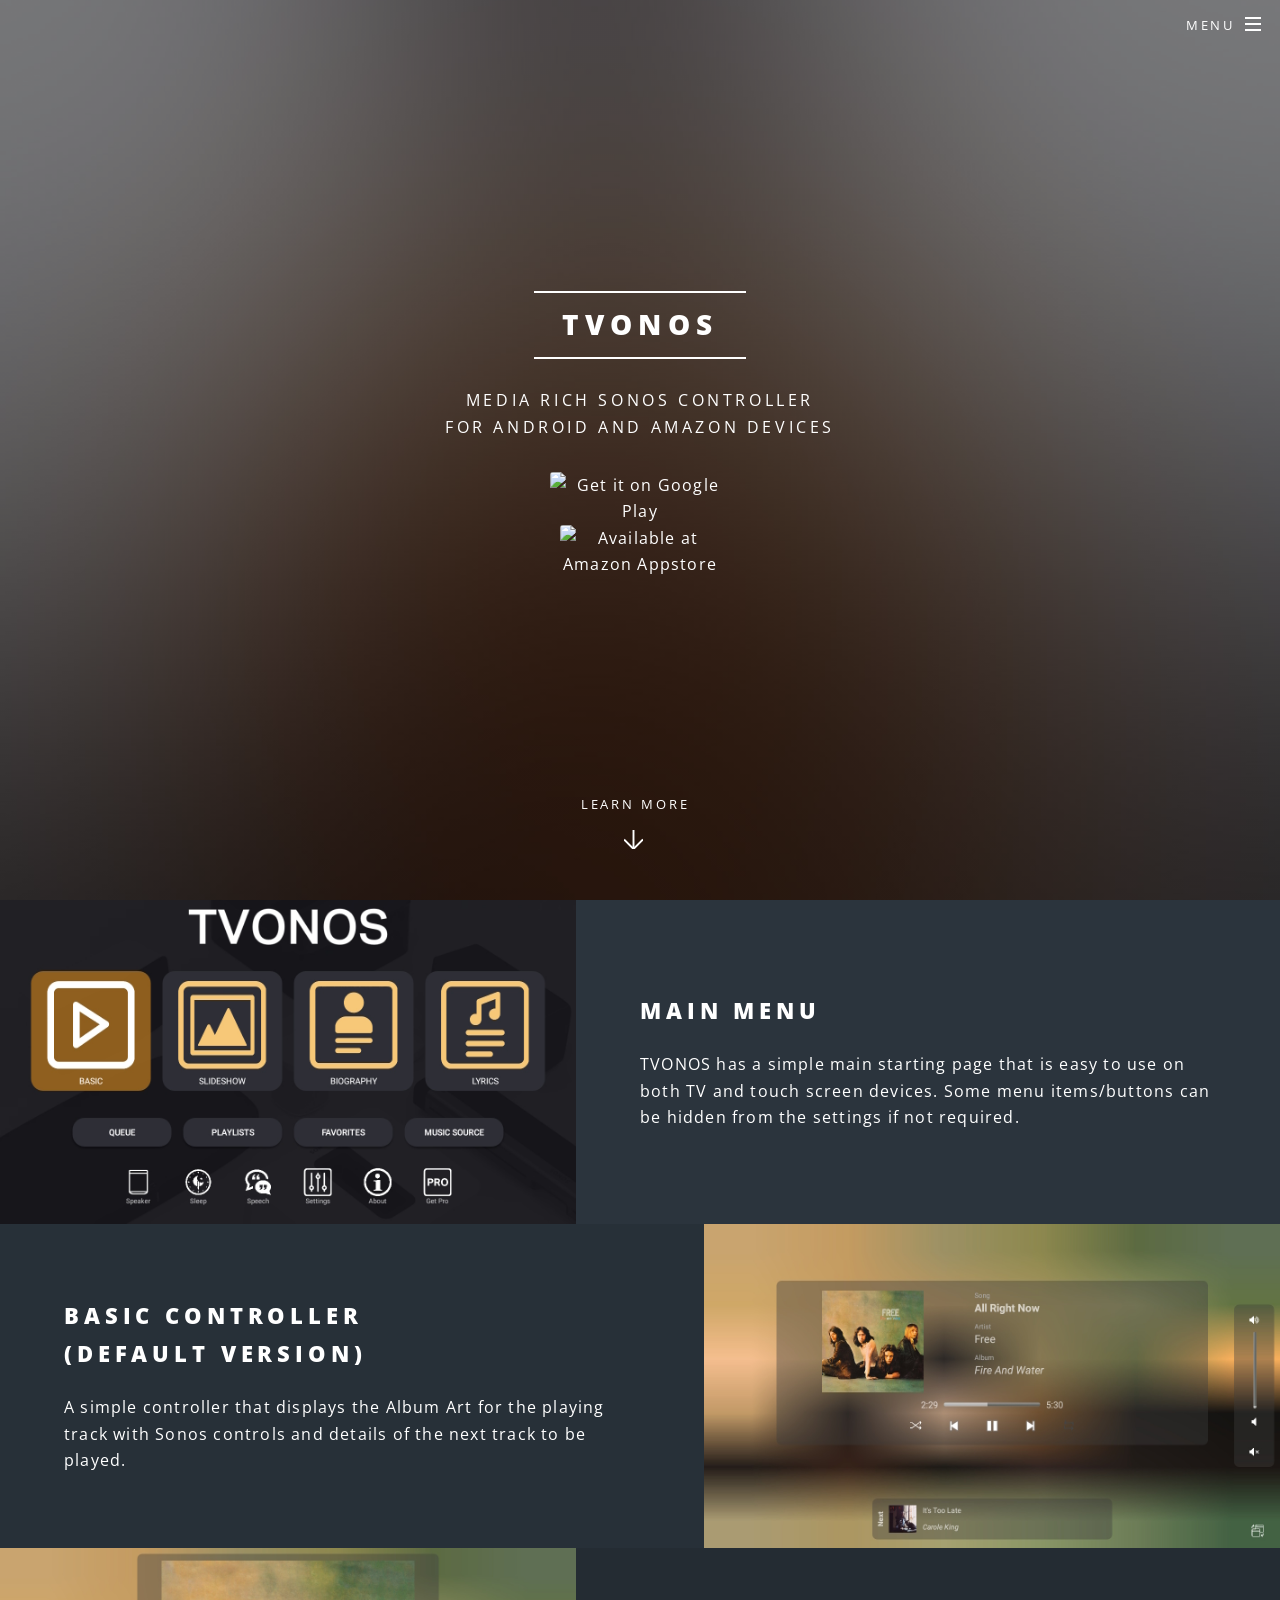
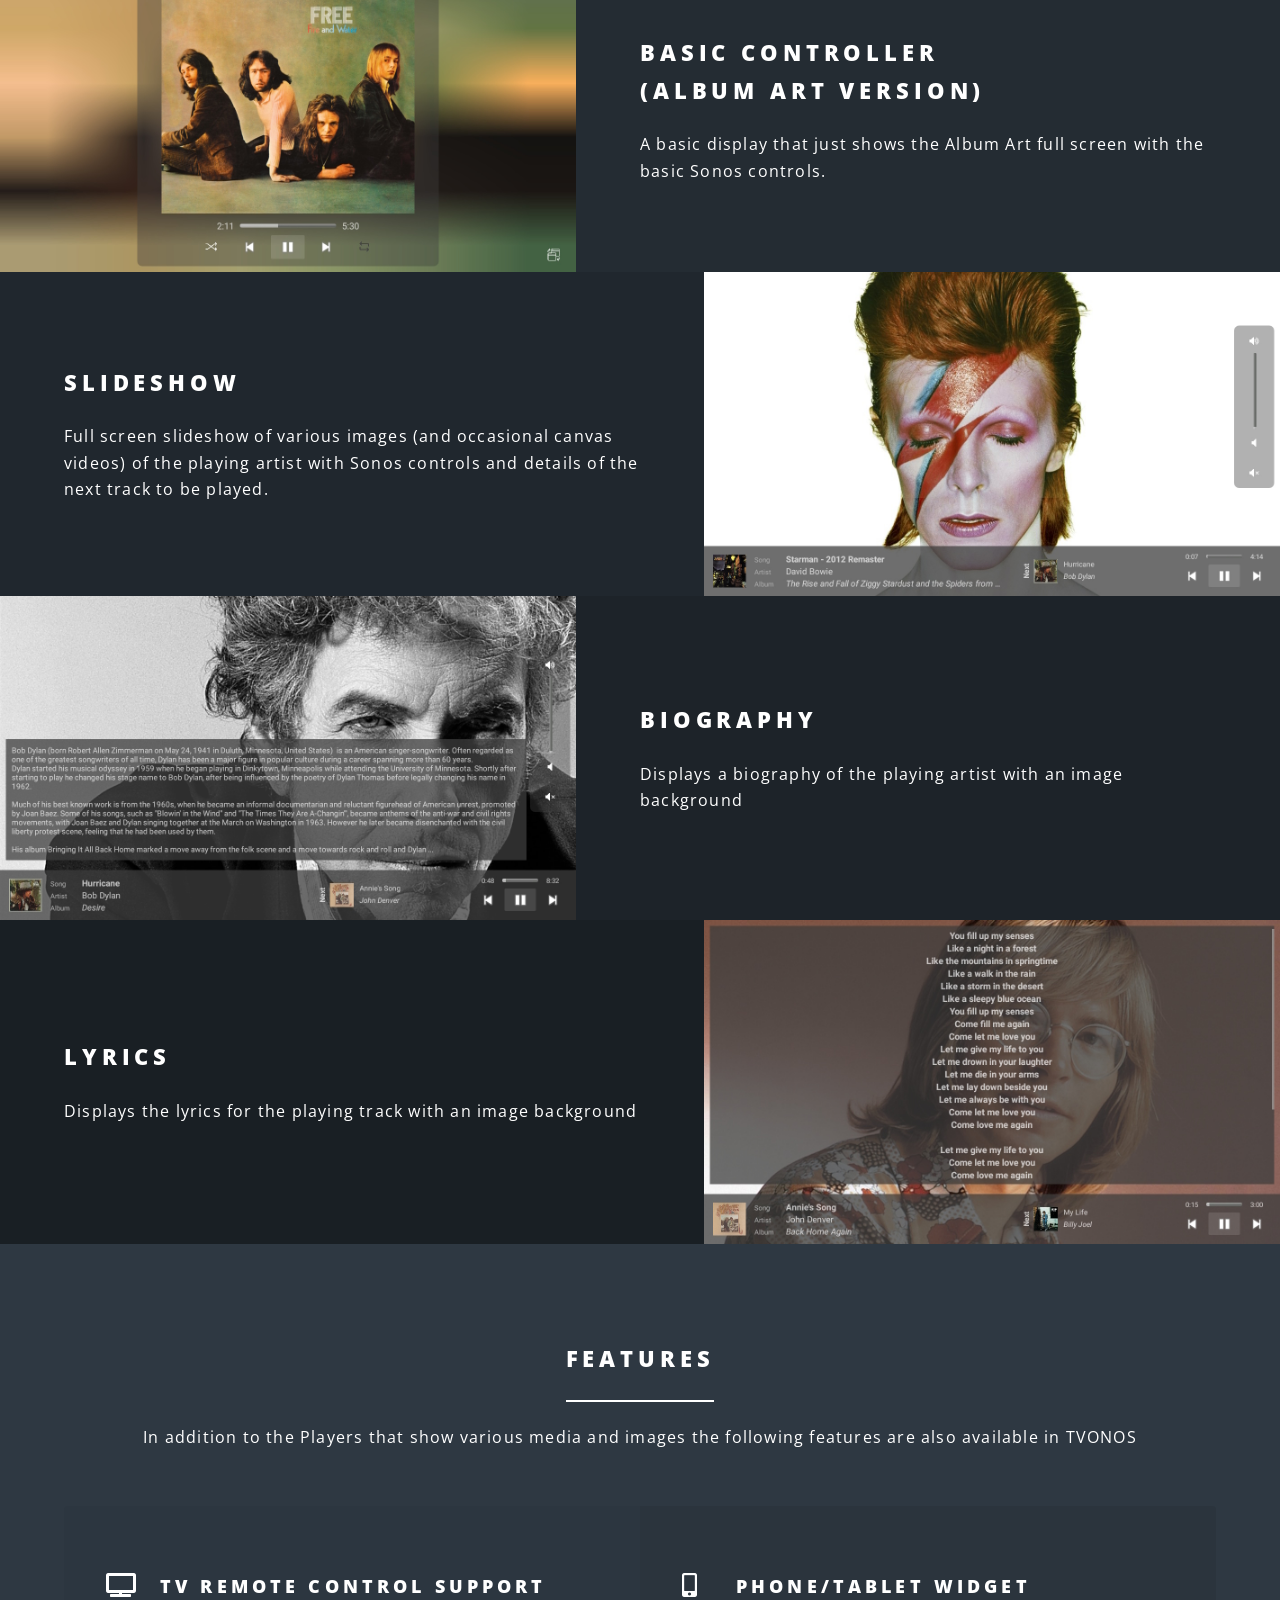
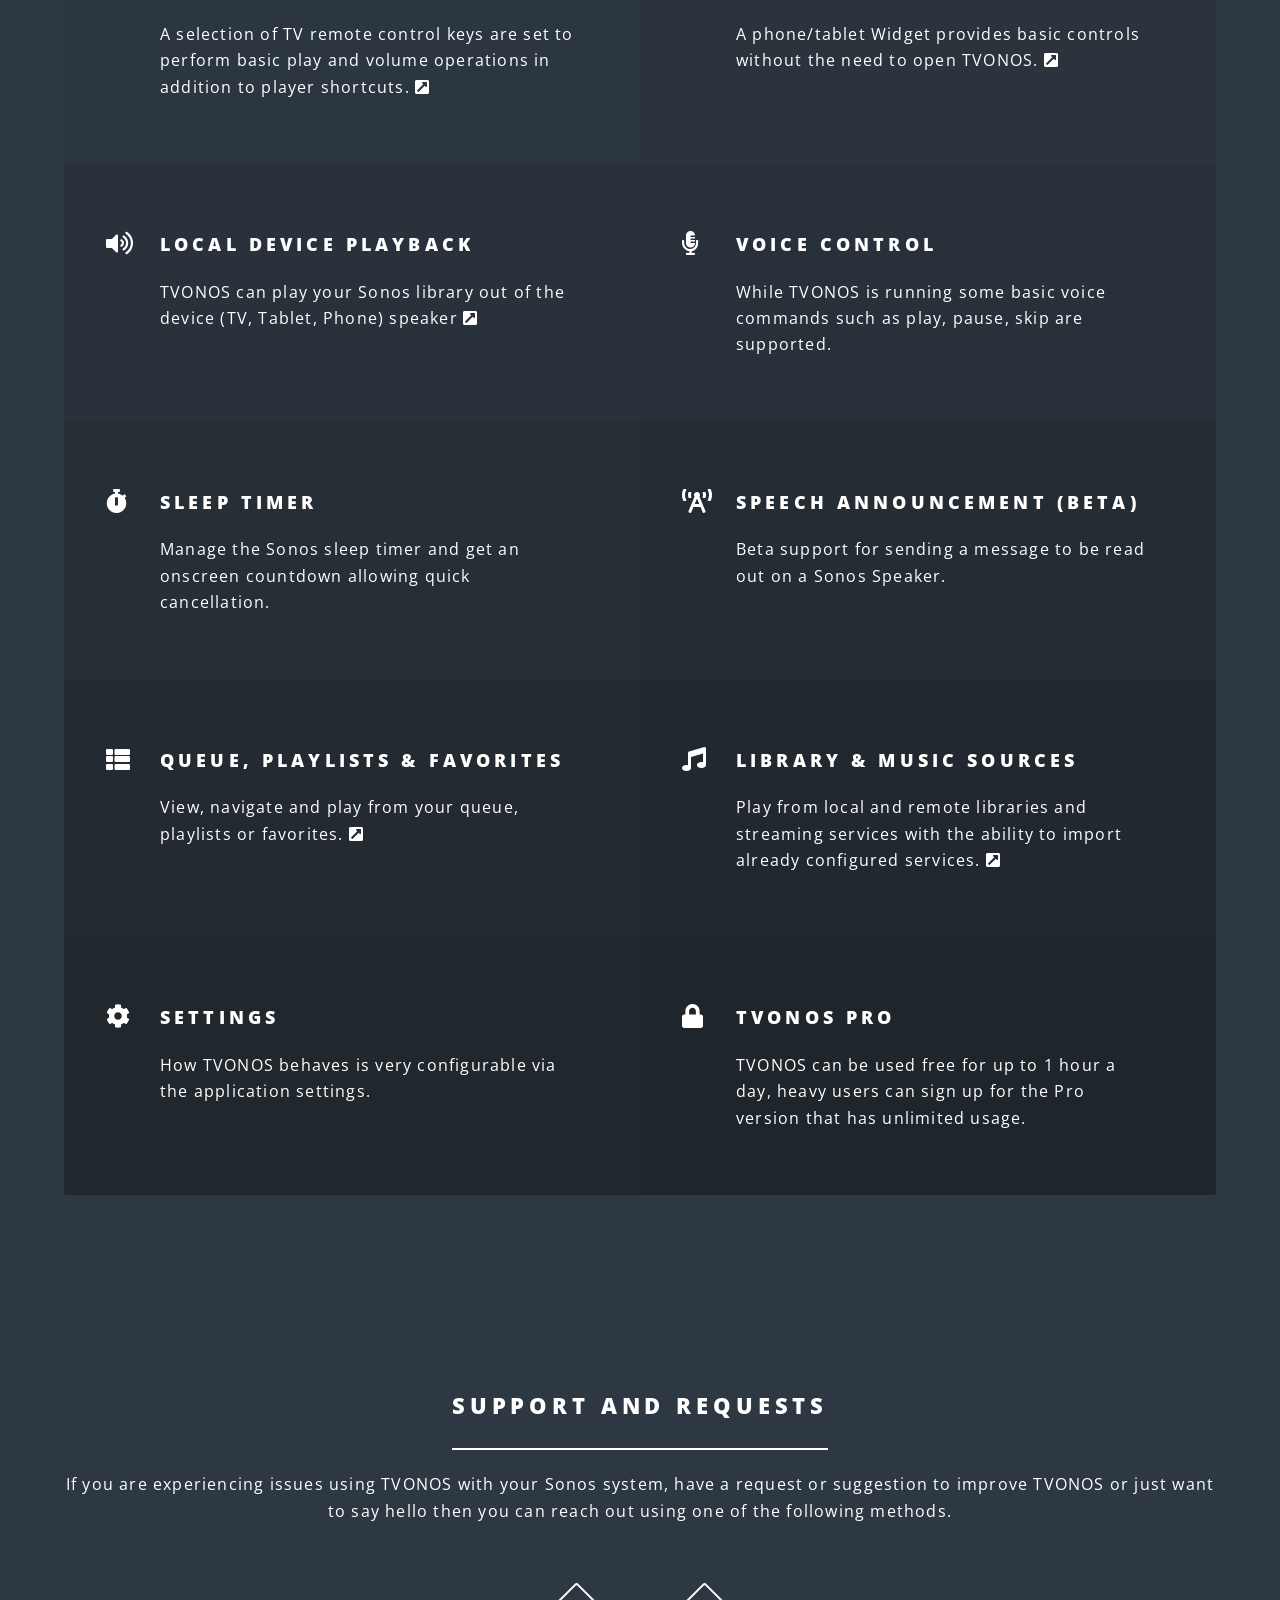
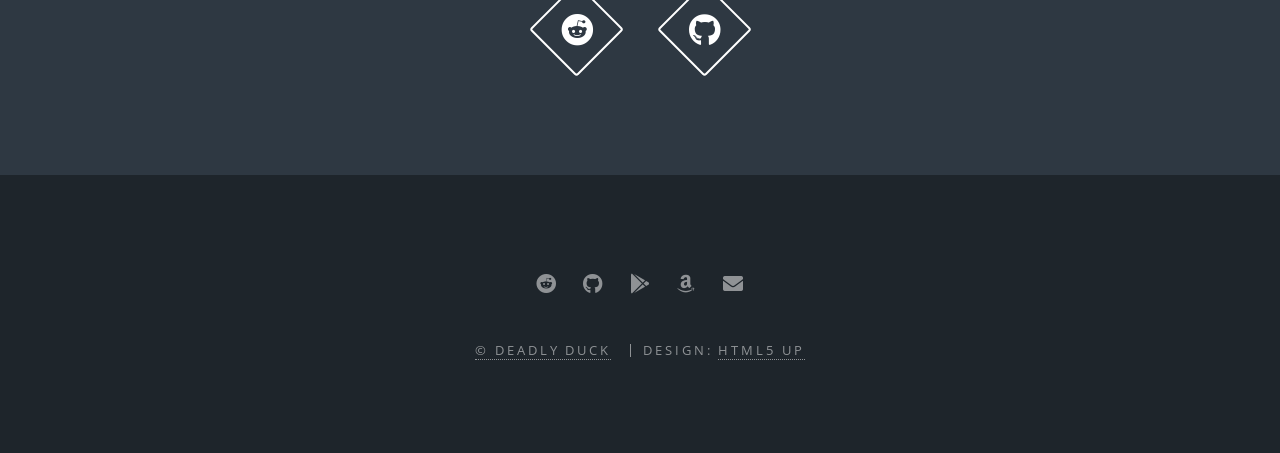
==== commit bdc9c903: "Sonos" ====
--- a/index.html
+++ b/index.html
@@ -19,6 +19,7 @@
     <link rel="shortcut icon" href="/favicons/favicon.ico"/>
     <link rel="apple-touch-icon" sizes="180x180" href="/favicons/apple-touch-icon.png"/>
     <link rel="manifest" href="/favicons/site.webmanifest"/>
+    <meta name="google-adsense-account" content="ca-pub-3084304948556259">
 
     <meta name="description"
           content="TVONOS is a media rich Sonos controller for Android and Amazon devices with a special focus on Television support">
